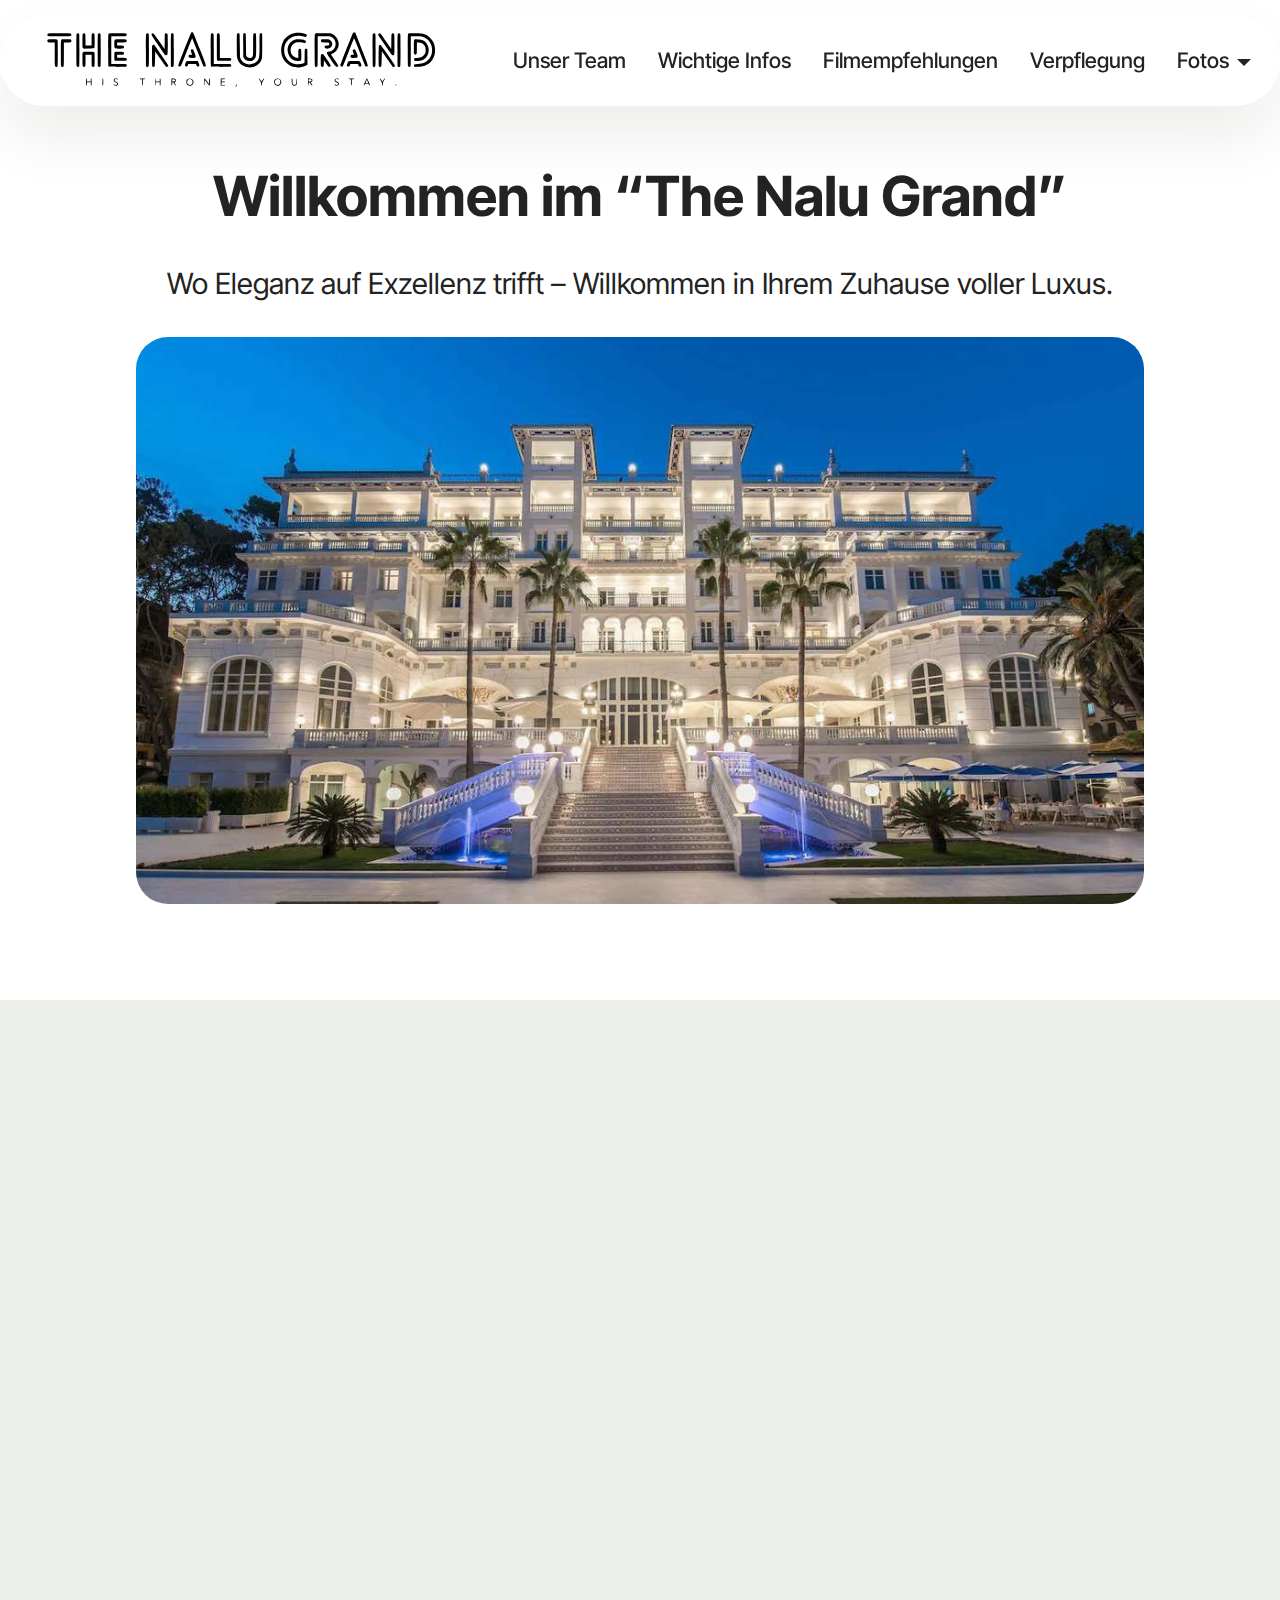
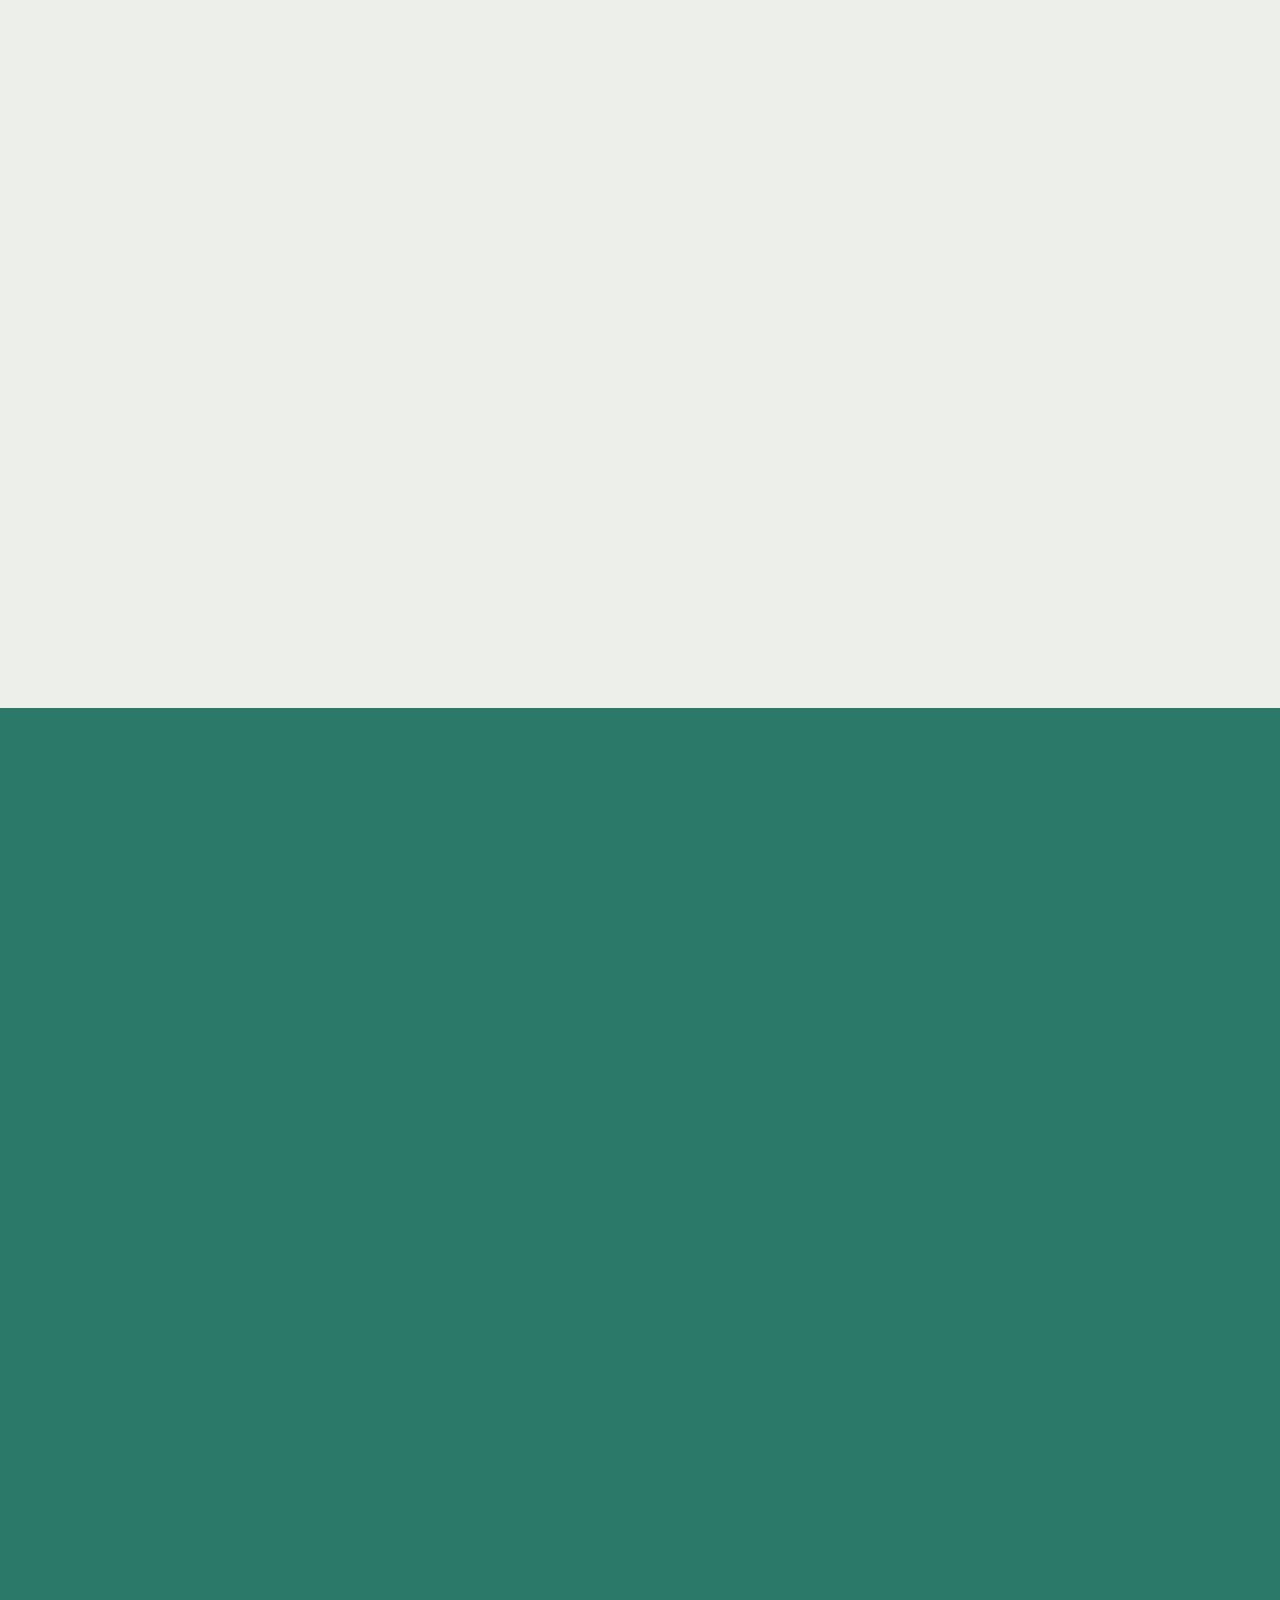
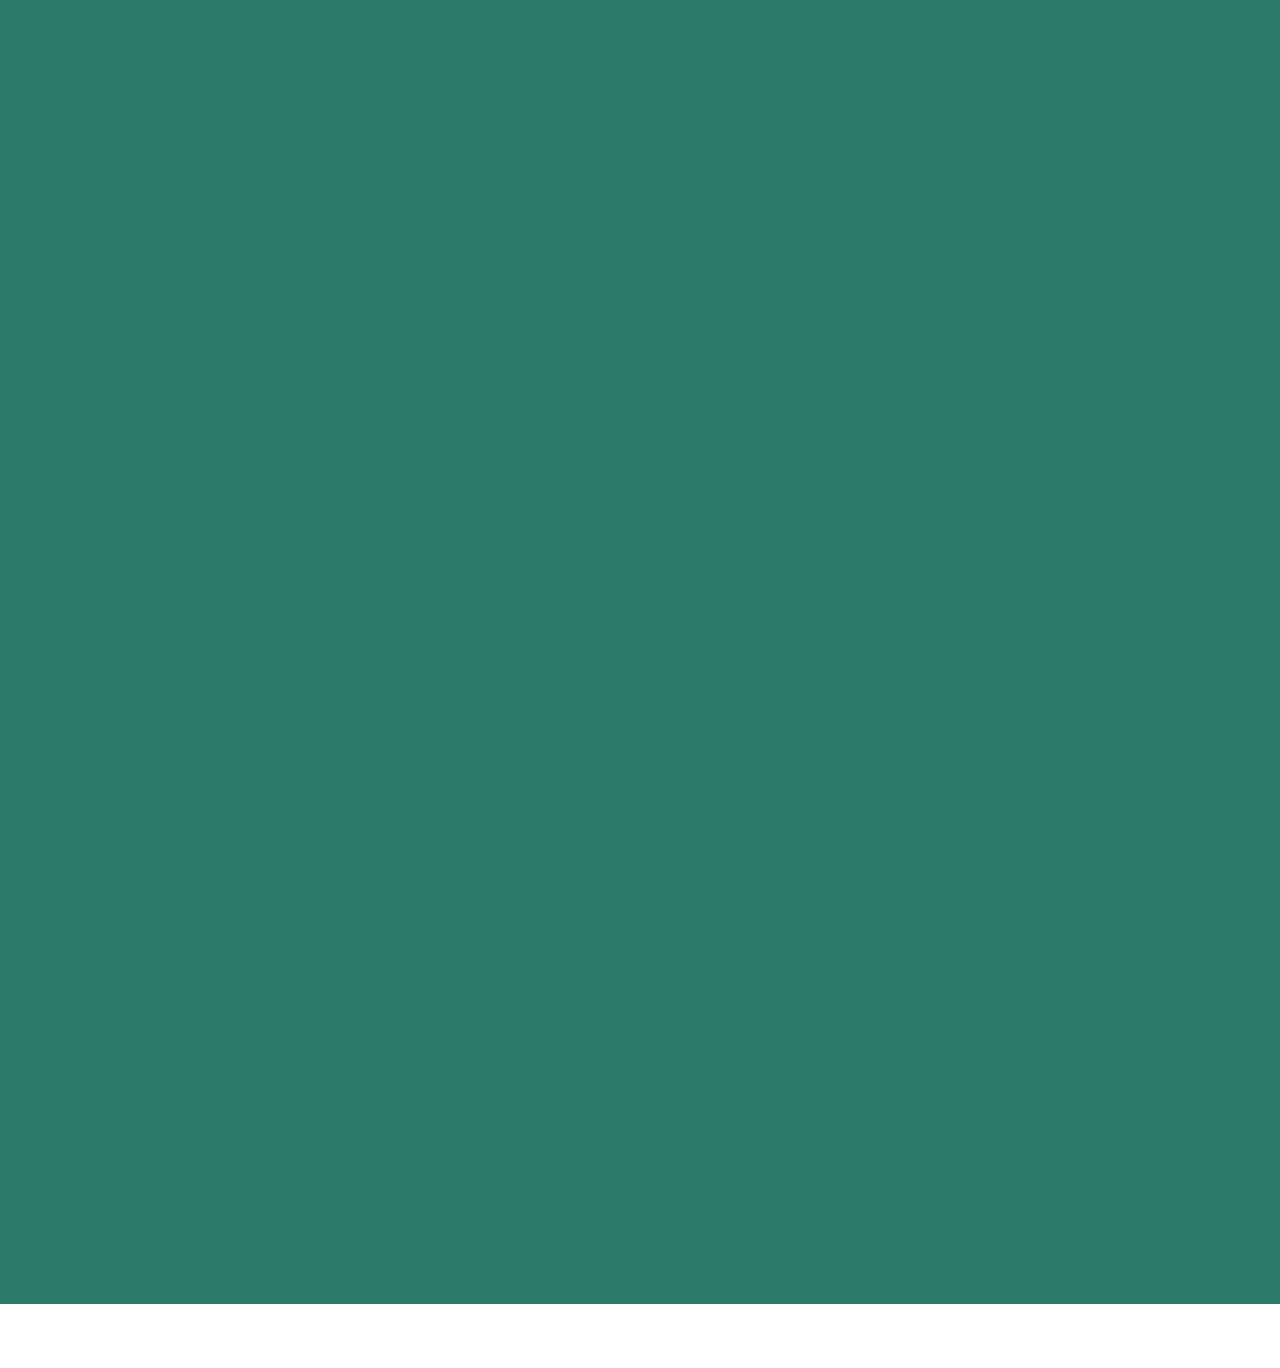
==== index.html @ f03524ad "Add files via upload" ====
<!DOCTYPE html>
<html  >
<head>
  <!-- Site made with Mobirise Website Builder v5.9.25, https://mobirise.com -->
  <meta charset="UTF-8">
  <meta http-equiv="X-UA-Compatible" content="IE=edge">
  <meta name="generator" content="Mobirise v5.9.25, mobirise.com">
  <meta name="viewport" content="width=device-width, initial-scale=1, minimum-scale=1">
  <link rel="shortcut icon" href="assets/images/bildschirmfoto-2025-02-04-um-19.02.00.svg" type="image/x-icon">
  <meta name="description" content="">
  
  
  <title>Home</title>
  <link rel="stylesheet" href="assets/web/assets/mobirise-icons2/mobirise2.css">
  <link rel="stylesheet" href="assets/bootstrap/css/bootstrap.min.css">
  <link rel="stylesheet" href="assets/bootstrap/css/bootstrap-grid.min.css">
  <link rel="stylesheet" href="assets/bootstrap/css/bootstrap-reboot.min.css">
  <link rel="stylesheet" href="assets/animatecss/animate.css">
  <link rel="stylesheet" href="assets/dropdown/css/style.css">
  <link rel="stylesheet" href="assets/socicon/css/styles.css">
  <link rel="stylesheet" href="assets/theme/css/style.css">
  <link rel="preload" href="https://fonts.googleapis.com/css?family=Inter+Tight:100,200,300,400,500,600,700,800,900,100i,200i,300i,400i,500i,600i,700i,800i,900i&display=swap" as="style" onload="this.onload=null;this.rel='stylesheet'">
  <noscript><link rel="stylesheet" href="https://fonts.googleapis.com/css?family=Inter+Tight:100,200,300,400,500,600,700,800,900,100i,200i,300i,400i,500i,600i,700i,800i,900i&display=swap"></noscript>
  <link rel="preload" as="style" href="assets/mobirise/css/mbr-additional.css?v=ne1v2Y"><link rel="stylesheet" href="assets/mobirise/css/mbr-additional.css?v=ne1v2Y" type="text/css">

  
  
  
</head>
<body>
  
  <section data-bs-version="5.1" class="menu menu2 cid-tJS6tZXiPa" once="menu" id="menu02-0">
	

	<nav class="navbar navbar-dropdown navbar-fixed-top navbar-expand-lg">
		<div class="container">
			<div class="navbar-brand">
				<span class="navbar-logo">
					<a href="index.html">
						<img src="assets/images/bildschirmfoto-2025-02-04-um-19.02.00.svg" alt="" style="height: 4.2rem;">
					</a>
				</span>
				<span class="navbar-caption-wrap"><a class="navbar-caption text-black text-primary display-4" href="index.html#header05-1">&nbsp;</a></span>
			</div>
			<button class="navbar-toggler" type="button" data-toggle="collapse" data-bs-toggle="collapse" data-target="#navbarSupportedContent" data-bs-target="#navbarSupportedContent" aria-controls="navbarNavAltMarkup" aria-expanded="false" aria-label="Toggle navigation">
				<div class="hamburger">
					<span></span>
					<span></span>
					<span></span>
					<span></span>
				</div>
			</button>
			<div class="collapse navbar-collapse" id="navbarSupportedContent">
				<ul class="navbar-nav nav-dropdown nav-right" data-app-modern-menu="true"><li class="nav-item">
						<a class="nav-link link text-black text-primary display-4" href="index.html#features04-w" aria-expanded="false">Unser Team</a>
					</li><li class="nav-item"><a class="nav-link link text-black text-primary display-4" href="page1.html">Wichtige Infos</a></li><li class="nav-item"><a class="nav-link link text-black text-primary display-4" href="index.html#features04-w">Filmempfehlungen</a></li><li class="nav-item"><a class="nav-link link text-black text-primary display-4" href="index.html#features04-w">Verpflegung</a></li><li class="nav-item dropdown open"><a class="nav-link link text-black text-primary dropdown-toggle show display-4" href="index.html#features04-w" data-toggle="dropdown-submenu" data-bs-toggle="dropdown" data-bs-auto-close="outside" aria-expanded="true">Fotos</a><div class="dropdown-menu show" aria-labelledby="dropdown-930" data-bs-popper="none"><a class="text-black text-primary show dropdown-item display-4" href="page2.html">Nalu's Lifestyle</a><a class="text-black text-primary dropdown-item display-4" href="page3.html">Nalu's Freunde</a></div></li></ul>
				
				
			</div>
		</div>
	</nav>
</section>

<section data-bs-version="5.1" class="content4 cid-uBVN3fLSHu" id="content4-1y">
    

    
    
    <div class="container">
        <div class="row justify-content-center">
            <div class="title col-md-12 col-lg-10">
                <h3 class="mbr-section-title mbr-fonts-style align-center mb-4 display-2"><strong>Willkommen im “The Nalu Grand”</strong></h3>
                <h4 class="mbr-section-subtitle align-center mbr-fonts-style mb-4 display-5">Wo Eleganz auf Exzellenz trifft – Willkommen in Ihrem Zuhause voller Luxus.</h4>
                
            </div>
        </div>
    </div>
</section>

<section data-bs-version="5.1" class="image3 cid-uBVNkOriP6" id="image3-1z">
    

    
    

    <div class="container">
        <div class="row justify-content-center">
            <div class="col-12 col-lg-10">
                <div class="image-wrapper">
                    <img src="assets/images/32695356-gran-hotel-miramar-2m8swclbuife-1100x619.jpg" alt="Mobirise Website Builder">
                    
                </div>
            </div>
        </div>
    </div>
</section>

<section data-bs-version="5.1" class="header5 cid-tJS6uM4N87" id="header05-1">
	

	
	
	<div class="topbg"></div>
	<div class="align-center container">
		<div class="row justify-content-center">
			<div class="col-md-12 col-lg-9">
				
				<p class="mbr-text mbr-fonts-style mb-4 display-7">Ihr habt die Ehre, in einem aussergewöhnlichen Haus zu arbeiten – einem Hotel, das nicht nur höchsten Ansprüchen gerecht wird, sondern auch von einer ganz besonderen Persönlichkeit geleitet wird: <strong>“Nalu, die unangefochtene Majestät dieses Hauses”</strong><br><br>💡 Regel Nummer 1: Ihr seid nicht die Gäste, <strong>ihr seid das Personal.</strong><br><br>Eure Aufgaben umfasst nicht nur exzellenten Service, sondern auch die pflegeleichte, aber nicht zu unterschätzende Betreuung von Nalu. Sein Wohlbefinden steht an oberster Stelle, denn er ist nicht nur euer Arbeitgeber, sondern auch der heimliche Herrscher des Hauses.<br><br><strong>Was ihr über Nalu wissen müsst:</strong><br><br>🐾 Die Katze hat immer Recht.<br>🐾 Sein Futter ist heilig – falsches oder zu spätes Servieren wird nicht toleriert.<br>🐾 Falls die Katze auf deinem Platz liegt – Pech gehabt.<br>🐾 Du darfst einschlafen, aber sei dir bewusst: Der Vorgesetzte könnte um 3 Uhr nachts entscheiden, dass jetzt nicht mehr geschlafen wird.”<br><br>Arbeitet mit Hingabe, Freundlichkeit und einem Gespür für die kleinen Details – dann werdet ihr eine grossartige Zeit mit Nalu verbringen!<br><br>Willkommen im Team! 🎩<br><br><br>Wichtige Infos befinden sich in der Menüleiste.&nbsp;</p>
				
			</div>
		</div>
		<div class="row mt-5 justify-content-center">
			<div class="col-12 col-lg-6">
				<img src="assets/images/img-20240730-wa0001-1536x2048.jpeg" alt="Mobirise Website Builder" title="">
			</div>
		</div>
	</div>
</section>

<section data-bs-version="5.1" class="features4 cid-tMlEXTHLbS" id="features04-w">
	
	
	<div class="container">
		<div class="row justify-content-center">
			<div class="col-12 content-head">
				<div class="mbr-section-head mb-5">
					<h4 class="mbr-section-title mbr-fonts-style align-center mb-0 display-2"><strong>Unser Team</strong></h4>
					<h5 class="mbr-section-subtitle mbr-fonts-style align-center mb-0 mt-4 display-7">Unser Team besteht aus sorgfältig ausgewählten Fachkräften, die mit Hingabe, Respekt und einer Prise Ehrfurcht dafür sorgen, dass der wahre Herrscher dieses Hauses rundum zufrieden ist.<br><br>Zusammen bilden wir ein Team, das sich mit Stolz um das Wohlergehen unserer königlichen Hoheit kümmert. <br><br>Doch vergessen wir nicht: Wir arbeiten hier – Nalu regiert. 🐾👑</h5>
					
				</div>
			</div>
		</div>
		<div class="row">
			<div class="item features-image col-12 col-md-6 col-lg-4">
				<div class="item-wrapper">
					<div class="item-img">
						<img src="assets/images/bildschirmfoto-2025-02-05-um-11.09.09-712x504.png" alt="Mobirise Website Builder">
					</div>
					<div class="item-content">
						<h5 class="item-title mbr-fonts-style display-5"><strong>👩 Norine – Die Hofdame der königlichen Schnurrheit</strong></h5>
						
						<p class="mbr-text mbr-fonts-style display-7">
							Norine ist stets bemüht, Nalus Wünsche zu erfüllen – sei es bei der Bereitstellung kulinarischer Köstlichkeiten oder bei der fachgerechten Verwaltung der königlichen Ruhezeiten. Sie kennt Nalus Stimmungen besser als jeder andere und weiss genau, wann sie sich respektvoll zurückziehen sollte.
						</p>
						
					</div>

				</div>
			</div>
			<div class="item features-image col-12 col-md-6 col-lg-4">
				<div class="item-wrapper">
					<div class="item-img">
						<img src="assets/images/img-20230813-wa0026-768x1024.jpeg" alt="Mobirise Website Builder">
					</div>
					<div class="item-content">
						<h5 class="item-title mbr-fonts-style display-5"><strong>🐾 Nalu – Der König auf vier Pfoten</strong></h5>
						
						<p class="mbr-text mbr-fonts-style display-7">Nalu ist nicht einfach nur eine Katze – er ist die unangefochtene Autorität in diesem Haus. Mit scharfen Instinkten und einem unfehlbaren Gespür für Komfort sorgt er dafür, dass alle nach seinen Regeln spielen. Sein Tagesablauf besteht aus strategischem Dösen, strengem Qualitätsmanagement bei Snacks und gelegentlichen Inspektionsgängen durch sein Reich.<br></p>
						
					</div>
				</div>
			</div>
			<div class="item features-image col-12 col-md-6 col-lg-4">
				<div class="item-wrapper">
					<div class="item-img">
						<img src="assets/images/bildschirmfoto-2025-02-05-um-11.09.45-712x430.png" alt="Mobirise Website Builder">
					</div>
					<div class="item-content">
						<h5 class="item-title mbr-fonts-style display-5"><strong>👩 Anja – Die Wächterin des Wohlbefindens</strong></h5>
						
						<p class="mbr-text mbr-fonts-style display-7">Anja ist die diplomatische Vermittlerin zwischen Mensch und Katze. Mit einer Mischung aus Geduld, Humor und einem guten Vorrat an Leckerlis sorgt sie dafür, dass das Gleichgewicht im königlichen Haushalt gewahrt bleibt. Sollte Nalu einmal mit seinem Umfeld unzufrieden sein, ist sie zur Stelle, um die Situation zu entschärfen – oder sich in Sicherheit zu bringen.<br>
						</p>
						
					</div>
				</div>
			</div>
		</div>
	</div>
</section>

<section data-bs-version="5.1" class="footer1 programm5 cid-tJS9NNcTLZ" once="footers" id="footer03-8">

        

    

    <div class="container">
        <div class="row">

            <div class="row-links mb-4">
                <ul class="header-menu">
                  
                  
                  
                  
                <li class="header-menu-item mbr-fonts-style display-5">&nbsp;</li><li class="header-menu-item mbr-fonts-style display-5">&nbsp;</li><li class="header-menu-item mbr-fonts-style display-5">&nbsp;</li><li class="header-menu-item mbr-fonts-style display-5">&nbsp;</li></ul>
              </div>

            <div class="col-12">
                
            </div>
            <div class="col-12 mt-5">
                <p class="mbr-fonts-style copyright display-7">
                    © Copyright 2025 The Nalu Grand</p>
            </div>
        </div>
    </div>
</section><section class="display-7" style="padding: 0;align-items: center;justify-content: center;flex-wrap: wrap;    align-content: center;display: flex;position: relative;height: 4rem;"><a href="https://mobiri.se/3126587" style="flex: 1 1;height: 4rem;position: absolute;width: 100%;z-index: 1;"><img alt="" style="height: 4rem;" src="[data-uri]"></a><p style="margin: 0;text-align: center;" class="display-7">&#8204;</p><a style="z-index:1" href="https://mobirise.com/builder/ai-website-maker.html">AI Website Maker</a></section><script src="assets/bootstrap/js/bootstrap.bundle.min.js"></script>  <script src="assets/smoothscroll/smooth-scroll.js"></script>  <script src="assets/ytplayer/index.js"></script>  <script src="assets/dropdown/js/navbar-dropdown.js"></script>  <script src="assets/theme/js/script.js"></script>  
  
  
  <input name="animation" type="hidden">
  </body>
</html>
---- assets/web/assets/mobirise-icons2/mobirise2.css ----
@font-face {
  font-family: 'Moririse2';
  font-display: swap;
  src:  url('mobirise2.eot?f2bix4');
  src:  url('mobirise2.eot?f2bix4#iefix') format('embedded-opentype'),
    url('mobirise2.ttf?f2bix4') format('truetype'),
    url('mobirise2.woff?f2bix4') format('woff'),
    url('mobirise2.svg?f2bix4#mobirise2') format('svg');
  font-weight: normal;
  font-style: normal;
}

[class^="mobi-"], [class*=" mobi-"] {
  /* use !important to prevent issues with browser extensions that change fonts */
  font-family: 'Moririse2' !important;
  speak: none;
  font-style: normal;
  font-weight: normal;
  font-variant: normal;
  text-transform: none;
  line-height: 1;

  /* Better Font Rendering =========== */
  -webkit-font-smoothing: antialiased;
  -moz-osx-font-smoothing: grayscale;
}

.mobi-mbri-add-submenu:before {
  content: "\e900";
}
.mobi-mbri-alert:before {
  content: "\e901";
}
.mobi-mbri-align-center:before {
  content: "\e902";
}
.mobi-mbri-align-justify:before {
  content: "\e903";
}
.mobi-mbri-align-left:before {
  content: "\e904";
}
.mobi-mbri-align-right:before {
  content: "\e905";
}
.mobi-mbri-android:before {
  content: "\e906";
}
.mobi-mbri-apple:before {
  content: "\e907";
}
.mobi-mbri-arrow-down:before {
  content: "\e908";
}
.mobi-mbri-arrow-next:before {
  content: "\e909";
}
.mobi-mbri-arrow-prev:before {
  content: "\e90a";
}
.mobi-mbri-arrow-up:before {
  content: "\e90b";
}
.mobi-mbri-bold:before {
  content: "\e90c";
}
.mobi-mbri-bookmark:before {
  content: "\e90d";
}
.mobi-mbri-bootstrap:before {
  content: "\e90e";
}
.mobi-mbri-briefcase:before {
  content: "\e90f";
}
.mobi-mbri-browse:before {
  content: "\e910";
}
.mobi-mbri-bulleted-list:before {
  content: "\e911";
}
.mobi-mbri-calendar:before {
  content: "\e912";
}
.mobi-mbri-camera:before {
  content: "\e913";
}
.mobi-mbri-cart-add:before {
  content: "\e914";
}
.mobi-mbri-cart-full:before {
  content: "\e915";
}
.mobi-mbri-cash:before {
  content: "\e916";
}
.mobi-mbri-change-style:before {
  content: "\e917";
}
.mobi-mbri-chat:before {
  content: "\e918";
}
.mobi-mbri-clock:before {
  content: "\e919";
}
.mobi-mbri-close:before {
  content: "\e91a";
}
.mobi-mbri-cloud:before {
  content: "\e91b";
}
.mobi-mbri-code:before {
  content: "\e91c";
}
.mobi-mbri-contact-form:before {
  content: "\e91d";
}
.mobi-mbri-credit-card:before {
  content: "\e91e";
}
.mobi-mbri-cursor-click:before {
  content: "\e91f";
}
.mobi-mbri-cust-feedback:before {
  content: "\e920";
}
.mobi-mbri-database:before {
  content: "\e921";
}
.mobi-mbri-delivery:before {
  content: "\e922";
}
.mobi-mbri-desktop:before {
  content: "\e923";
}
.mobi-mbri-devices:before {
  content: "\e924";
}
.mobi-mbri-down:before {
  content: "\e925";
}
.mobi-mbri-download-2:before {
  content: "\e926";
}
.mobi-mbri-download:before {
  content: "\e927";
}
.mobi-mbri-drag-n-drop-2:before {
  content: "\e928";
}
.mobi-mbri-drag-n-drop:before {
  content: "\e929";
}
.mobi-mbri-edit-2:before {
  content: "\e92a";
}
.mobi-mbri-edit:before {
  content: "\e92b";
}
.mobi-mbri-error:before {
  content: "\e92c";
}
.mobi-mbri-extension:before {
  content: "\e92d";
}
.mobi-mbri-features:before {
  content: "\e92e";
}
.mobi-mbri-file:before {
  content: "\e92f";
}
.mobi-mbri-flag:before {
  content: "\e930";
}
.mobi-mbri-folder:before {
  content: "\e931";
}
.mobi-mbri-gift:before {
  content: "\e932";
}
.mobi-mbri-github:before {
  content: "\e933";
}
.mobi-mbri-globe-2:before {
  content: "\e934";
}
.mobi-mbri-globe:before {
  content: "\e935";
}
.mobi-mbri-growing-chart:before {
  content: "\e936";
}
.mobi-mbri-hearth:before {
  content: "\e937";
}
.mobi-mbri-help:before {
  content: "\e938";
}
.mobi-mbri-home:before {
  content: "\e939";
}
.mobi-mbri-hot-cup:before {
  content: "\e93a";
}
.mobi-mbri-idea:before {
  content: "\e93b";
}
.mobi-mbri-image-gallery:before {
  content: "\e93c";
}
.mobi-mbri-image-slider:before {
  content: "\e93d";
}
.mobi-mbri-info:before {
  content: "\e93e";
}
.mobi-mbri-italic:before {
  content: "\e93f";
}
.mobi-mbri-key:before {
  content: "\e940";
}
.mobi-mbri-laptop:before {
  content: "\e941";
}
.mobi-mbri-layers:before {
  content: "\e942";
}
.mobi-mbri-left-right:before {
  content: "\e943";
}
.mobi-mbri-left:before {
  content: "\e944";
}
.mobi-mbri-letter:before {
  content: "\e945";
}
.mobi-mbri-like:before {
  content: "\e946";
}
.mobi-mbri-link:before {
  content: "\e947";
}
.mobi-mbri-lock:before {
  content: "\e948";
}
.mobi-mbri-login:before {
  content: "\e949";
}
.mobi-mbri-logout:before {
  content: "\e94a";
}
.mobi-mbri-magic-stick:before {
  content: "\e94b";
}
.mobi-mbri-map-pin:before {
  content: "\e94c";
}
.mobi-mbri-menu:before {
  content: "\e94d";
}
.mobi-mbri-mobile-2:before {
  content: "\e94e";
}
.mobi-mbri-mobile-horizontal:before {
  content: "\e94f";
}
.mobi-mbri-mobile:before {
  content: "\e950";
}
.mobi-mbri-mobirise:before {
  content: "\e951";
}
.mobi-mbri-more-horizontal:before {
  content: "\e952";
}
.mobi-mbri-more-vertical:before {
  content: "\e953";
}
.mobi-mbri-music:before {
  content: "\e954";
}
.mobi-mbri-new-file:before {
  content: "\e955";
}
.mobi-mbri-numbered-list:before {
  content: "\e956";
}
.mobi-mbri-opened-folder:before {
  content: "\e957";
}
.mobi-mbri-pages:before {
  content: "\e958";
}
.mobi-mbri-paper-plane:before {
  content: "\e959";
}
.mobi-mbri-paperclip:before {
  content: "\e95a";
}
.mobi-mbri-phone:before {
  content: "\e95b";
}
.mobi-mbri-photo:before {
  content: "\e95c";
}
.mobi-mbri-photos:before {
  content: "\e95d";
}
.mobi-mbri-pin:before {
  content: "\e95e";
}
.mobi-mbri-play:before {
  content: "\e95f";
}
.mobi-mbri-plus:before {
  content: "\e960";
}
.mobi-mbri-preview:before {
  content: "\e961";
}
.mobi-mbri-print:before {
  content: "\e962";
}
.mobi-mbri-protect:before {
  content: "\e963";
}
.mobi-mbri-question:before {
  content: "\e964";
}
.mobi-mbri-quote-left:before {
  content: "\e965";
}
.mobi-mbri-quote-right:before {
  content: "\e966";
}
.mobi-mbri-redo:before {
  content: "\e967";
}
.mobi-mbri-refresh:before {
  content: "\e968";
}
.mobi-mbri-responsive-2:before {
  content: "\e969";
}
.mobi-mbri-responsive:before {
  content: "\e96a";
}
.mobi-mbri-right:before {
  content: "\e96b";
}
.mobi-mbri-rocket:before {
  content: "\e96c";
}
.mobi-mbri-sad-face:before {
  content: "\e96d";
}
.mobi-mbri-sale:before {
  content: "\e96e";
}
.mobi-mbri-save:before {
  content: "\e96f";
}
.mobi-mbri-search:before {
  content: "\e970";
}
.mobi-mbri-setting-2:before {
  content: "\e971";
}
.mobi-mbri-setting-3:before {
  content: "\e972";
}
.mobi-mbri-setting:before {
  content: "\e973";
}
.mobi-mbri-share:before {
  content: "\e974";
}
.mobi-mbri-shopping-bag:before {
  content: "\e975";
}
.mobi-mbri-shopping-basket:before {
  content: "\e976";
}
.mobi-mbri-shopping-cart:before {
  content: "\e977";
}
.mobi-mbri-sites:before {
  content: "\e978";
}
.mobi-mbri-smile-face:before {
  content: "\e979";
}
.mobi-mbri-speed:before {
  content: "\e97a";
}
.mobi-mbri-star:before {
  content: "\e97b";
}
.mobi-mbri-success:before {
  content: "\e97c";
}
.mobi-mbri-sun:before {
  content: "\e97d";
}
.mobi-mbri-sun2:before {
  content: "\e97e";
}
.mobi-mbri-tablet-vertical:before {
  content: "\e97f";
}
.mobi-mbri-tablet:before {
  content: "\e980";
}
.mobi-mbri-target:before {
  content: "\e981";
}
.mobi-mbri-timer:before {
  content: "\e982";
}
.mobi-mbri-to-ftp:before {
  content: "\e983";
}
.mobi-mbri-to-local-drive:before {
  content: "\e984";
}
.mobi-mbri-touch-swipe:before {
  content: "\e985";
}
.mobi-mbri-touch:before {
  content: "\e986";
}
.mobi-mbri-trash:before {
  content: "\e987";
}
.mobi-mbri-underline:before {
  content: "\e988";
}
.mobi-mbri-undo:before {
  content: "\e989";
}
.mobi-mbri-unlink:before {
  content: "\e98a";
}
.mobi-mbri-unlock:before {
  content: "\e98b";
}
.mobi-mbri-up-down:before {
  content: "\e98c";
}
.mobi-mbri-up:before {
  content: "\e98d";
}
.mobi-mbri-update:before {
  content: "\e98e";
}
.mobi-mbri-upload-2:before {
  content: "\e98f";
}
.mobi-mbri-upload:before {
  content: "\e990";
}
.mobi-mbri-user-2:before {
  content: "\e991";
}
.mobi-mbri-user:before {
  content: "\e992";
}
.mobi-mbri-users:before {
  content: "\e993";
}
.mobi-mbri-video-play:before {
  content: "\e994";
}
.mobi-mbri-video:before {
  content: "\e995";
}
.mobi-mbri-watch:before {
  content: "\e996";
}
.mobi-mbri-website-theme-2:before {
  content: "\e997";
}
.mobi-mbri-website-theme:before {
  content: "\e998";
}
.mobi-mbri-wifi:before {
  content: "\e999";
}
.mobi-mbri-windows:before {
  content: "\e99a";
}
.mobi-mbri-zoom-in:before {
  content: "\e99b";
}
.mobi-mbri-zoom-out:before {
  content: "\e99c";
}
---- assets/dropdown/css/style.css ----
.navbar-dropdown {
  left: 0;
  padding: 0;
  position: absolute;
  right: 0;
  top: 0;
  transition: all 0.45s ease;
  z-index: 1030;
  background: #282828; }
  .navbar-dropdown .navbar-logo {
    margin-right: 0.8rem;
    transition: margin 0.3s ease-in-out;
    vertical-align: middle; }
    .navbar-dropdown .navbar-logo img {
      height: 3.125rem;
      transition: all 0.3s ease-in-out; }
    .navbar-dropdown .navbar-logo.mbr-iconfont {
      font-size: 3.125rem;
      line-height: 3.125rem; }
  .navbar-dropdown .navbar-caption {
    font-weight: 700;
    white-space: normal;
    vertical-align: -4px;
    line-height: 3.125rem !important; }
    .navbar-dropdown .navbar-caption, .navbar-dropdown .navbar-caption:hover {
      color: inherit;
      text-decoration: none; }
  .navbar-dropdown .mbr-iconfont + .navbar-caption {
    vertical-align: -1px; }
  .navbar-dropdown.navbar-fixed-top {
    position: fixed; }
  .navbar-dropdown .navbar-brand span {
    vertical-align: -4px; }
  .navbar-dropdown.bg-color.transparent {
    background: none; }
  .navbar-dropdown.navbar-short .navbar-brand {
    padding: 0.625rem 0; }
    .navbar-dropdown.navbar-short .navbar-brand span {
      vertical-align: -1px; }
  .navbar-dropdown.navbar-short .navbar-caption {
    line-height: 2.375rem !important;
    vertical-align: -2px; }
  .navbar-dropdown.navbar-short .navbar-logo {
    margin-right: 0.5rem; }
    .navbar-dropdown.navbar-short .navbar-logo img {
      height: 2.375rem; }
    .navbar-dropdown.navbar-short .navbar-logo.mbr-iconfont {
      font-size: 2.375rem;
      line-height: 2.375rem; }
  .navbar-dropdown.navbar-short .mbr-table-cell {
    height: 3.625rem; }
  .navbar-dropdown .navbar-close {
    left: 0.6875rem;
    position: fixed;
    top: 0.75rem;
    z-index: 1000; }
  .navbar-dropdown .hamburger-icon {
    content: "";
    display: inline-block;
    vertical-align: middle;
    width: 16px;
    -webkit-box-shadow: 0 -6px 0 1px #282828,0 0 0 1px #282828,0 6px 0 1px #282828;
    -moz-box-shadow: 0 -6px 0 1px #282828,0 0 0 1px #282828,0 6px 0 1px #282828;
    box-shadow: 0 -6px 0 1px #282828,0 0 0 1px #282828,0 6px 0 1px #282828; }

.dropdown-menu .dropdown-toggle[data-toggle="dropdown-submenu"]::after {
  border-bottom: 0.35em solid transparent;
  border-left: 0.35em solid;
  border-right: 0;
  border-top: 0.35em solid transparent;
  margin-left: 0.3rem; }

.dropdown-menu .dropdown-item:focus {
  outline: 0; }

.nav-dropdown {
  font-size: 0.75rem;
  font-weight: 500;
  height: auto !important; }
  .nav-dropdown .nav-btn {
    padding-left: 1rem; }
  .nav-dropdown .link {
    margin: .667em 1.667em;
    font-weight: 500;
    padding: 0;
    transition: color .2s ease-in-out; }
    .nav-dropdown .link.dropdown-toggle {
      margin-right: 2.583em; }
      .nav-dropdown .link.dropdown-toggle::after {
        margin-left: .25rem;
        border-top: 0.35em solid;
        border-right: 0.35em solid transparent;
        border-left: 0.35em solid transparent;
        border-bottom: 0; }
      .nav-dropdown .link.dropdown-toggle[aria-expanded="true"] {
        margin: 0;
        padding: 0.667em 3.263em  0.667em 1.667em; }
  .nav-dropdown .link::after,
  .nav-dropdown .dropdown-item::after {
    color: inherit; }
  .nav-dropdown .btn {
    font-size: 0.75rem;
    font-weight: 700;
    letter-spacing: 0;
    margin-bottom: 0;
    padding-left: 1.25rem;
    padding-right: 1.25rem; }
  .nav-dropdown .dropdown-menu {
    border-radius: 0;
    border: 0;
    left: 0;
    margin: 0;
    padding-bottom: 1.25rem;
    padding-top: 1.25rem;
    position: relative; }
  .nav-dropdown .dropdown-submenu {
    margin-left: 0.125rem;
    top: 0; }
  .nav-dropdown .dropdown-item {
    font-weight: 500;
    line-height: 2;
    padding: 0.3846em 4.615em 0.3846em 1.5385em;
    position: relative;
    transition: color .2s ease-in-out, background-color .2s ease-in-out; }
    .nav-dropdown .dropdown-item::after {
      margin-top: -0.3077em;
      position: absolute;
      right: 1.1538em;
      top: 50%; }
    .nav-dropdown .dropdown-item:focus, .nav-dropdown .dropdown-item:hover {
      background: none; }

@media (max-width: 767px) {
  .nav-dropdown.navbar-toggleable-sm {
    bottom: 0;
    display: none;
    left: 0;
    overflow-x: hidden;
    position: fixed;
    top: 0;
    transform: translateX(-100%);
    -ms-transform: translateX(-100%);
    -webkit-transform: translateX(-100%);
    width: 18.75rem;
    z-index: 999; } }
.nav-dropdown.navbar-toggleable-xl {
  bottom: 0;
  display: none;
  left: 0;
  overflow-x: hidden;
  position: fixed;
  top: 0;
  transform: translateX(-100%);
  -ms-transform: translateX(-100%);
  -webkit-transform: translateX(-100%);
  width: 18.75rem;
  z-index: 999; }

.nav-dropdown-sm {
  display: block !important;
  overflow-x: hidden;
  overflow: auto;
  padding-top: 3.875rem; }
  .nav-dropdown-sm::after {
    content: "";
    display: block;
    height: 3rem;
    width: 100%; }
  .nav-dropdown-sm.collapse.in ~ .navbar-close {
    display: block !important; }
  .nav-dropdown-sm.collapsing, .nav-dropdown-sm.collapse.in {
    transform: translateX(0);
    -ms-transform: translateX(0);
    -webkit-transform: translateX(0);
    transition: all 0.25s ease-out;
    -webkit-transition: all 0.25s ease-out;
    background: #282828; }
  .nav-dropdown-sm.collapsing[aria-expanded="false"] {
    transform: translateX(-100%);
    -ms-transform: translateX(-100%);
    -webkit-transform: translateX(-100%); }
  .nav-dropdown-sm .nav-item {
    display: block;
    margin-left: 0 !important;
    padding-left: 0; }
  .nav-dropdown-sm .link,
  .nav-dropdown-sm .dropdown-item {
    border-top: 1px dotted rgba(255, 255, 255, 0.1);
    font-size: 0.8125rem;
    line-height: 1.6;
    margin: 0 !important;
    padding: 0.875rem 2.4rem 0.875rem 1.5625rem !important;
    position: relative;
    white-space: normal; }
    .nav-dropdown-sm .link:focus, .nav-dropdown-sm .link:hover,
    .nav-dropdown-sm .dropdown-item:focus,
    .nav-dropdown-sm .dropdown-item:hover {
      background: rgba(0, 0, 0, 0.2) !important;
      color: #c0a375; }
  .nav-dropdown-sm .nav-btn {
    position: relative;
    padding: 1.5625rem 1.5625rem 0 1.5625rem; }
    .nav-dropdown-sm .nav-btn::before {
      border-top: 1px dotted rgba(255, 255, 255, 0.1);
      content: "";
      left: 0;
      position: absolute;
      top: 0;
      width: 100%; }
    .nav-dropdown-sm .nav-btn + .nav-btn {
      padding-top: 0.625rem; }
      .nav-dropdown-sm .nav-btn + .nav-btn::before {
        display: none; }
  .nav-dropdown-sm .btn {
    padding: 0.625rem 0; }
  .nav-dropdown-sm .dropdown-toggle[data-toggle="dropdown-submenu"]::after {
    margin-left: .25rem;
    border-top: 0.35em solid;
    border-right: 0.35em solid transparent;
    border-left: 0.35em solid transparent;
    border-bottom: 0; }
  .nav-dropdown-sm .dropdown-toggle[data-toggle="dropdown-submenu"][aria-expanded="true"]::after {
    border-top: 0;
    border-right: 0.35em solid transparent;
    border-left: 0.35em solid transparent;
    border-bottom: 0.35em solid; }
  .nav-dropdown-sm .dropdown-menu {
    margin: 0;
    padding: 0;
    position: relative;
    top: 0;
    left: 0;
    width: 100%;
    border: 0;
    float: none;
    border-radius: 0;
    background: none; }
  .nav-dropdown-sm .dropdown-submenu {
    left: 100%;
    margin-left: 0.125rem;
    margin-top: -1.25rem;
    top: 0; }

.navbar-toggleable-sm .nav-dropdown .dropdown-menu {
  position: absolute; }

.navbar-toggleable-sm .nav-dropdown .dropdown-submenu {
  left: 100%;
  margin-left: 0.125rem;
  margin-top: -1.25rem;
  top: 0; }

.navbar-toggleable-sm.opened .nav-dropdown .dropdown-menu {
  position: relative; }

.navbar-toggleable-sm.opened .nav-dropdown .dropdown-submenu {
  left: 0;
  margin-left: 00rem;
  margin-top: 0rem;
  top: 0; }

.is-builder .nav-dropdown.collapsing {
  transition: none !important; }
---- assets/socicon/css/styles.css ----
@charset "UTF-8";

@font-face {
  font-family: 'Socicon';
  src:  url('../fonts/socicon.eot');
  src:  url('../fonts/socicon.eot?#iefix') format('embedded-opentype'),
    url('../fonts/socicon.woff2') format('woff2'),
    url('../fonts/socicon.ttf') format('truetype'),
    url('../fonts/socicon.woff') format('woff'),
    url('../fonts/socicon.svg#socicon') format('svg');
  font-weight: normal;
  font-style: normal;
  font-display: swap;
}

[data-icon]:before {
  font-family: "socicon" !important;
  content: attr(data-icon);
  font-style: normal !important;
  font-weight: normal !important;
  font-variant: normal !important;
  text-transform: none !important;
  speak: none;
  line-height: 1;
  -webkit-font-smoothing: antialiased;
  -moz-osx-font-smoothing: grayscale;
}

[class^="socicon-"], [class*=" socicon-"] {
  /* use !important to prevent issues with browser extensions that change fonts */
  font-family: 'Socicon' !important;
  speak: none;
  font-style: normal;
  font-weight: normal;
  font-variant: normal;
  text-transform: none;
  line-height: 1;

  /* Better Font Rendering =========== */
  -webkit-font-smoothing: antialiased;
  -moz-osx-font-smoothing: grayscale;
}

.socicon-500px:before {
  content: "\e000";
}
.socicon-8tracks:before {
  content: "\e001";
}
.socicon-airbnb:before {
  content: "\e002";
}
.socicon-alliance:before {
  content: "\e003";
}
.socicon-amazon:before {
  content: "\e004";
}
.socicon-amplement:before {
  content: "\e005";
}
.socicon-android:before {
  content: "\e006";
}
.socicon-angellist:before {
  content: "\e007";
}
.socicon-apple:before {
  content: "\e008";
}
.socicon-appnet:before {
  content: "\e009";
}
.socicon-baidu:before {
  content: "\e00a";
}
.socicon-bandcamp:before {
  content: "\e00b";
}
.socicon-battlenet:before {
  content: "\e00c";
}
.socicon-mixer:before {
  content: "\e00d";
}
.socicon-bebee:before {
  content: "\e00e";
}
.socicon-bebo:before {
  content: "\e00f";
}
.socicon-behance:before {
  content: "\e010";
}
.socicon-blizzard:before {
  content: "\e011";
}
.socicon-blogger:before {
  content: "\e012";
}
.socicon-buffer:before {
  content: "\e013";
}
.socicon-chrome:before {
  content: "\e014";
}
.socicon-coderwall:before {
  content: "\e015";
}
.socicon-curse:before {
  content: "\e016";
}
.socicon-dailymotion:before {
  content: "\e017";
}
.socicon-deezer:before {
  content: "\e018";
}
.socicon-delicious:before {
  content: "\e019";
}
.socicon-deviantart:before {
  content: "\e01a";
}
.socicon-diablo:before {
  content: "\e01b";
}
.socicon-digg:before {
  content: "\e01c";
}
.socicon-discord:before {
  content: "\e01d";
}
.socicon-disqus:before {
  content: "\e01e";
}
.socicon-douban:before {
  content: "\e01f";
}
.socicon-draugiem:before {
  content: "\e020";
}
.socicon-dribbble:before {
  content: "\e021";
}
.socicon-drupal:before {
  content: "\e022";
}
.socicon-ebay:before {
  content: "\e023";
}
.socicon-ello:before {
  content: "\e024";
}
.socicon-endomodo:before {
  content: "\e025";
}
.socicon-envato:before {
  content: "\e026";
}
.socicon-etsy:before {
  content: "\e027";
}
.socicon-facebook:before {
  content: "\e028";
}
.socicon-feedburner:before {
  content: "\e029";
}
.socicon-filmweb:before {
  content: "\e02a";
}
.socicon-firefox:before {
  content: "\e02b";
}
.socicon-flattr:before {
  content: "\e02c";
}
.socicon-flickr:before {
  content: "\e02d";
}
.socicon-formulr:before {
  content: "\e02e";
}
.socicon-forrst:before {
  content: "\e02f";
}
.socicon-foursquare:before {
  content: "\e030";
}
.socicon-friendfeed:before {
  content: "\e031";
}
.socicon-github:before {
  content: "\e032";
}
.socicon-goodreads:before {
  content: "\e033";
}
.socicon-google:before {
  content: "\e034";
}
.socicon-googlescholar:before {
  content: "\e035";
}
.socicon-googlegroups:before {
  content: "\e036";
}
.socicon-googlephotos:before {
  content: "\e037";
}
.socicon-googleplus:before {
  content: "\e038";
}
.socicon-grooveshark:before {
  content: "\e039";
}
.socicon-hackerrank:before {
  content: "\e03a";
}
.socicon-hearthstone:before {
  content: "\e03b";
}
.socicon-hellocoton:before {
  content: "\e03c";
}
.socicon-heroes:before {
  content: "\e03d";
}
.socicon-smashcast:before {
  content: "\e03e";
}
.socicon-horde:before {
  content: "\e03f";
}
.socicon-houzz:before {
  content: "\e040";
}
.socicon-icq:before {
  content: "\e041";
}
.socicon-identica:before {
  content: "\e042";
}
.socicon-imdb:before {
  content: "\e043";
}
.socicon-instagram:before {
  content: "\e044";
}
.socicon-issuu:before {
  content: "\e045";
}
.socicon-istock:before {
  content: "\e046";
}
.socicon-itunes:before {
  content: "\e047";
}
.socicon-keybase:before {
  content: "\e048";
}
.socicon-lanyrd:before {
  content: "\e049";
}
.socicon-lastfm:before {
  content: "\e04a";
}
.socicon-line:before {
  content: "\e04b";
}
.socicon-linkedin:before {
  content: "\e04c";
}
.socicon-livejournal:before {
  content: "\e04d";
}
.socicon-lyft:before {
  content: "\e04e";
}
.socicon-macos:before {
  content: "\e04f";
}
.socicon-mail:before {
  content: "\e050";
}
.socicon-medium:before {
  content: "\e051";
}
.socicon-meetup:before {
  content: "\e052";
}
.socicon-mixcloud:before {
  content: "\e053";
}
.socicon-modelmayhem:before {
  content: "\e054";
}
.socicon-mumble:before {
  content: "\e055";
}
.socicon-myspace:before {
  content: "\e056";
}
.socicon-newsvine:before {
  content: "\e057";
}
.socicon-nintendo:before {
  content: "\e058";
}
.socicon-npm:before {
  content: "\e059";
}
.socicon-odnoklassniki:before {
  content: "\e05a";
}
.socicon-openid:before {
  content: "\e05b";
}
.socicon-opera:before {
  content: "\e05c";
}
.socicon-outlook:before {
  content: "\e05d";
}
.socicon-overwatch:before {
  content: "\e05e";
}
.socicon-patreon:before {
  content: "\e05f";
}
.socicon-paypal:before {
  content: "\e060";
}
.socicon-periscope:before {
  content: "\e061";
}
.socicon-persona:before {
  content: "\e062";
}
.socicon-pinterest:before {
  content: "\e063";
}
.socicon-play:before {
  content: "\e064";
}
.socicon-player:before {
  content: "\e065";
}
.socicon-playstation:before {
  content: "\e066";
}
.socicon-pocket:before {
  content: "\e067";
}
.socicon-qq:before {
  content: "\e068";
}
.socicon-quora:before {
  content: "\e069";
}
.socicon-raidcall:before {
  content: "\e06a";
}
.socicon-ravelry:before {
  content: "\e06b";
}
.socicon-reddit:before {
  content: "\e06c";
}
.socicon-renren:before {
  content: "\e06d";
}
.socicon-researchgate:before {
  content: "\e06e";
}
.socicon-residentadvisor:before {
  content: "\e06f";
}
.socicon-reverbnation:before {
  content: "\e070";
}
.socicon-rss:before {
  content: "\e071";
}
.socicon-sharethis:before {
  content: "\e072";
}
.socicon-skype:before {
  content: "\e073";
}
.socicon-slideshare:before {
  content: "\e074";
}
.socicon-smugmug:before {
  content: "\e075";
}
.socicon-snapchat:before {
  content: "\e076";
}
.socicon-songkick:before {
  content: "\e077";
}
.socicon-soundcloud:before {
  content: "\e078";
}
.socicon-spotify:before {
  content: "\e079";
}
.socicon-stackexchange:before {
  content: "\e07a";
}
.socicon-stackoverflow:before {
  content: "\e07b";
}
.socicon-starcraft:before {
  content: "\e07c";
}
.socicon-stayfriends:before {
  content: "\e07d";
}
.socicon-steam:before {
  content: "\e07e";
}
.socicon-storehouse:before {
  content: "\e07f";
}
.socicon-strava:before {
  content: "\e080";
}
.socicon-streamjar:before {
  content: "\e081";
}
.socicon-stumbleupon:before {
  content: "\e082";
}
.socicon-swarm:before {
  content: "\e083";
}
.socicon-teamspeak:before {
  content: "\e084";
}
.socicon-teamviewer:before {
  content: "\e085";
}
.socicon-technorati:before {
  content: "\e086";
}
.socicon-telegram:before {
  content: "\e087";
}
.socicon-tripadvisor:before {
  content: "\e088";
}
.socicon-tripit:before {
  content: "\e089";
}
.socicon-triplej:before {
  content: "\e08a";
}
.socicon-tumblr:before {
  content: "\e08b";
}
.socicon-twitch:before {
  content: "\e08c";
}
.socicon-twitter:before {
  content: "\e08d";
}
.socicon-uber:before {
  content: "\e08e";
}
.socicon-ventrilo:before {
  content: "\e08f";
}
.socicon-viadeo:before {
  content: "\e090";
}
.socicon-viber:before {
  content: "\e091";
}
.socicon-viewbug:before {
  content: "\e092";
}
.socicon-vimeo:before {
  content: "\e093";
}
.socicon-vine:before {
  content: "\e094";
}
.socicon-vkontakte:before {
  content: "\e095";
}
.socicon-warcraft:before {
  content: "\e096";
}
.socicon-wechat:before {
  content: "\e097";
}
.socicon-weibo:before {
  content: "\e098";
}
.socicon-whatsapp:before {
  content: "\e099";
}
.socicon-wikipedia:before {
  content: "\e09a";
}
.socicon-windows:before {
  content: "\e09b";
}
.socicon-wordpress:before {
  content: "\e09c";
}
.socicon-wykop:before {
  content: "\e09d";
}
.socicon-xbox:before {
  content: "\e09e";
}
.socicon-xing:before {
  content: "\e09f";
}
.socicon-yahoo:before {
  content: "\e0a0";
}
.socicon-yammer:before {
  content: "\e0a1";
}
.socicon-yandex:before {
  content: "\e0a2";
}
.socicon-yelp:before {
  content: "\e0a3";
}
.socicon-younow:before {
  content: "\e0a4";
}
.socicon-youtube:before {
  content: "\e0a5";
}
.socicon-zapier:before {
  content: "\e0a6";
}
.socicon-zerply:before {
  content: "\e0a7";
}
.socicon-zomato:before {
  content: "\e0a8";
}
.socicon-zynga:before {
  content: "\e0a9";
}
.socicon-spreadshirt:before {
  content: "\e901";
}
.socicon-gamejolt:before {
  content: "\e902";
}
.socicon-trello:before {
  content: "\e903";
}
.socicon-tunein:before {
  content: "\e904";
}
.socicon-bloglovin:before {
  content: "\e905";
}
.socicon-gamewisp:before {
  content: "\e906";
}
.socicon-messenger:before {
  content: "\e907";
}
.socicon-pandora:before {
  content: "\e908";
}
.socicon-augment:before {
  content: "\e909";
}
.socicon-bitbucket:before {
  content: "\e90a";
}
.socicon-fyuse:before {
  content: "\e90b";
}
.socicon-yt-gaming:before {
  content: "\e90c";
}
.socicon-sketchfab:before {
  content: "\e90d";
}
.socicon-mobcrush:before {
  content: "\e90e";
}
.socicon-microsoft:before {
  content: "\e90f";
}
.socicon-realtor:before {
  content: "\e910";
}
.socicon-tidal:before {
  content: "\e911";
}
.socicon-qobuz:before {
  content: "\e912";
}
.socicon-natgeo:before {
  content: "\e913";
}
.socicon-mastodon:before {
  content: "\e914";
}
.socicon-unsplash:before {
  content: "\e915";
}
.socicon-homeadvisor:before {
  content: "\e916";
}
.socicon-angieslist:before {
  content: "\e917";
}
.socicon-codepen:before {
  content: "\e918";
}
.socicon-slack:before {
  content: "\e919";
}
.socicon-openaigym:before {
  content: "\e91a";
}
.socicon-logmein:before {
  content: "\e91b";
}
.socicon-fiverr:before {
  content: "\e91c";
}
.socicon-gotomeeting:before {
  content: "\e91d";
}
.socicon-aliexpress:before {
  content: "\e91e";
}
.socicon-guru:before {
  content: "\e91f";
}
.socicon-appstore:before {
  content: "\e920";
}
.socicon-homes:before {
  content: "\e921";
}
.socicon-zoom:before {
  content: "\e922";
}
.socicon-alibaba:before {
  content: "\e923";
}
.socicon-craigslist:before {
  content: "\e924";
}
.socicon-wix:before {
  content: "\e925";
}
.socicon-redfin:before {
  content: "\e926";
}
.socicon-googlecalendar:before {
  content: "\e927";
}
.socicon-shopify:before {
  content: "\e928";
}
.socicon-freelancer:before {
  content: "\e929";
}
.socicon-seedrs:before {
  content: "\e92a";
}
.socicon-bing:before {
  content: "\e92b";
}
.socicon-doodle:before {
  content: "\e92c";
}
.socicon-bonanza:before {
  content: "\e92d";
}
.socicon-squarespace:before {
  content: "\e92e";
}
.socicon-toptal:before {
  content: "\e92f";
}
.socicon-gust:before {
  content: "\e930";
}
.socicon-ask:before {
  content: "\e931";
}
.socicon-trulia:before {
  content: "\e932";
}
.socicon-loomly:before {
  content: "\e933";
}
.socicon-ghost:before {
  content: "\e934";
}
.socicon-upwork:before {
  content: "\e935";
}
.socicon-fundable:before {
  content: "\e936";
}
.socicon-booking:before {
  content: "\e937";
}
.socicon-googlemaps:before {
  content: "\e938";
}
.socicon-zillow:before {
  content: "\e939";
}
.socicon-niconico:before {
  content: "\e93a";
}
.socicon-toneden:before {
  content: "\e93b";
}
.socicon-crunchbase:before {
  content: "\e93c";
}
.socicon-homefy:before {
  content: "\e93d";
}
.socicon-calendly:before {
  content: "\e93e";
}
.socicon-livemaster:before {
  content: "\e93f";
}
.socicon-udemy:before {
  content: "\e940";
}
.socicon-codered:before {
  content: "\e941";
}
.socicon-origin:before {
  content: "\e942";
}
.socicon-nextdoor:before {
  content: "\e943";
}
.socicon-portfolio:before {
  content: "\e944";
}
.socicon-instructables:before {
  content: "\e945";
}
.socicon-gitlab:before {
  content: "\e946";
}
.socicon-hackernews:before {
  content: "\e947";
}
.socicon-smashwords:before {
  content: "\e948";
}
.socicon-kobo:before {
  content: "\e949";
}
.socicon-bookbub:before {
  content: "\e94a";
}
.socicon-mailru:before {
  content: "\e94b";
}
.socicon-moddb:before {
  content: "\e94c";
}
.socicon-indiedb:before {
  content: "\e94d";
}
.socicon-traxsource:before {
  content: "\e94e";
}
.socicon-gamefor:before {
  content: "\e94f";
}
.socicon-pixiv:before {
  content: "\e950";
}
.socicon-myanimelist:before {
  content: "\e951";
}
.socicon-blackberry:before {
  content: "\e952";
}
.socicon-wickr:before {
  content: "\e953";
}
.socicon-spip:before {
  content: "\e954";
}
.socicon-napster:before {
  content: "\e955";
}
.socicon-beatport:before {
  content: "\e956";
}
.socicon-hackerone:before {
  content: "\e957";
}
.socicon-internet:before {
  content: "\e958";
}
.socicon-ubuntu:before {
  content: "\e959";
}
.socicon-artstation:before {
  content: "\e95a";
}
.socicon-invision:before {
  content: "\e95b";
}
.socicon-torial:before {
  content: "\e95c";
}
.socicon-collectorz:before {
  content: "\e95d";
}
.socicon-seenthis:before {
  content: "\e95e";
}
.socicon-googleplaymusic:before {
  content: "\e95f";
}
.socicon-debian:before {
  content: "\e960";
}
.socicon-filmfreeway:before {
  content: "\e961";
}
.socicon-gnome:before {
  content: "\e962";
}
.socicon-itchio:before {
  content: "\e963";
}
.socicon-jamendo:before {
  content: "\e964";
}
.socicon-mix:before {
  content: "\e965";
}
.socicon-sharepoint:before {
  content: "\e966";
}
.socicon-tinder:before {
  content: "\e967";
}
.socicon-windguru:before {
  content: "\e968";
}
.socicon-cdbaby:before {
  content: "\e969";
}
.socicon-elementaryos:before {
  content: "\e96a";
}
.socicon-stage32:before {
  content: "\e96b";
}
.socicon-tiktok:before {
  content: "\e96c";
}
.socicon-gitter:before {
  content: "\e96d";
}
.socicon-letterboxd:before {
  content: "\e96e";
}
.socicon-threema:before {
  content: "\e96f";
}
.socicon-splice:before {
  content: "\e970";
}
.socicon-metapop:before {
  content: "\e971";
}
.socicon-naver:before {
  content: "\e972";
}
.socicon-remote:before {
  content: "\e973";
}
.socicon-flipboard:before {
  content: "\e974";
}
.socicon-googlehangouts:before {
  content: "\e975";
}
.socicon-dlive:before {
  content: "\e976";
}
.socicon-vsco:before {
  content: "\e977";
}
.socicon-stitcher:before {
  content: "\e978";
}
.socicon-avvo:before {
  content: "\e979";
}
.socicon-redbubble:before {
  content: "\e97a";
}
.socicon-society6:before {
  content: "\e97b";
}
.socicon-zazzle:before {
  content: "\e97c";
}
.socicon-eitaa:before {
  content: "\e97d";
}
.socicon-soroush:before {
  content: "\e97e";
}
.socicon-bale:before {
  content: "\e97f";
}
---- assets/theme/css/style.css ----
@charset "UTF-8";
section {
  background-color: #ffffff;
}

body {
  font-style: normal;
  line-height: 1.5;
  font-weight: 400;
  color: #232323;
  position: relative;
}

button {
  background-color: transparent;
  border-color: transparent;
}

.embla__button,
.carousel-control {
  background-color: #edefea !important;
  opacity: 0.8 !important;
  color: #464845 !important;
  border-color: #edefea !important;
}

.carousel .close,
.modalWindow .close {
  background-color: #edefea !important;
  color: #464845 !important;
  border-color: #edefea !important;
  opacity: 0.8 !important;
}

.carousel .close:hover,
.modalWindow .close:hover {
  opacity: 1 !important;
}

.carousel-indicators li {
  background-color: #edefea !important;
  border: 2px solid #464845 !important;
}

.carousel-indicators li:hover,
.carousel-indicators li:active {
  opacity: 0.8 !important;
}

.embla__button:hover,
.carousel-control:hover {
  background-color: #edefea !important;
  opacity: 1 !important;
}

.modalWindow-video-container {
  height: 80%;
}

section,
.container,
.container-fluid {
  position: relative;
  word-wrap: break-word;
}

a.mbr-iconfont:hover {
  text-decoration: none;
}

.article .lead p,
.article .lead ul,
.article .lead ol,
.article .lead pre,
.article .lead blockquote {
  margin-bottom: 0;
}

a {
  font-style: normal;
  font-weight: 400;
  cursor: pointer;
}
a, a:hover {
  text-decoration: none;
}

.mbr-section-title {
  font-style: normal;
  line-height: 1.3;
}

.mbr-section-subtitle {
  line-height: 1.3;
}

.mbr-text {
  font-style: normal;
  line-height: 1.7;
}

h1,
h2,
h3,
h4,
h5,
h6,
.display-1,
.display-2,
.display-4,
.display-5,
.display-7,
span,
p,
a {
  line-height: 1;
  word-break: break-word;
  word-wrap: break-word;
  font-weight: 400;
}

b,
strong {
  font-weight: bold;
}

input:-webkit-autofill, input:-webkit-autofill:hover, input:-webkit-autofill:focus, input:-webkit-autofill:active {
  transition-delay: 9999s;
  -webkit-transition-property: background-color, color;
  transition-property: background-color, color;
}

textarea[type=hidden] {
  display: none;
}

section {
  background-position: 50% 50%;
  background-repeat: no-repeat;
  background-size: cover;
}
section .mbr-background-video,
section .mbr-background-video-preview {
  position: absolute;
  bottom: 0;
  left: 0;
  right: 0;
  top: 0;
}

.hidden {
  visibility: hidden;
}

.mbr-z-index20 {
  z-index: 20;
}

/*! Base colors */
.mbr-white {
  color: #ffffff;
}

.mbr-black {
  color: #111111;
}

.mbr-bg-white {
  background-color: #ffffff;
}

.mbr-bg-black {
  background-color: #000000;
}

/*! Text-aligns */
.align-left {
  text-align: left;
}

.align-center {
  text-align: center;
}

.align-right {
  text-align: right;
}

/*! Font-weight  */
.mbr-light {
  font-weight: 300;
}

.mbr-regular {
  font-weight: 400;
}

.mbr-semibold {
  font-weight: 500;
}

.mbr-bold {
  font-weight: 700;
}

/*! Media  */
.media-content {
  flex-basis: 100%;
}

.media-container-row {
  display: flex;
  flex-direction: row;
  flex-wrap: wrap;
  justify-content: center;
  align-content: center;
  align-items: start;
}
.media-container-row .media-size-item {
  width: 400px;
}

.media-container-column {
  display: flex;
  flex-direction: column;
  flex-wrap: wrap;
  justify-content: center;
  align-content: center;
  align-items: stretch;
}
.media-container-column > * {
  width: 100%;
}

@media (min-width: 992px) {
  .media-container-row {
    flex-wrap: nowrap;
  }
}
figure {
  margin-bottom: 0;
  overflow: hidden;
}

figure[mbr-media-size] {
  transition: width 0.1s;
}

img,
iframe {
  display: block;
  width: 100%;
}

.card {
  background-color: transparent;
  border: none;
}

.card-box {
  width: 100%;
}

.card-img {
  text-align: center;
  flex-shrink: 0;
  -webkit-flex-shrink: 0;
}

.media {
  max-width: 100%;
  margin: 0 auto;
}

.mbr-figure {
  align-self: center;
}

.media-container > div {
  max-width: 100%;
}

.mbr-figure img,
.card-img img {
  width: 100%;
}

@media (max-width: 991px) {
  .media-size-item {
    width: auto !important;
  }
  .media {
    width: auto;
  }
  .mbr-figure {
    width: 100% !important;
  }
}
/*! Buttons */
.mbr-section-btn {
  margin-left: -0.6rem;
  margin-right: -0.6rem;
  font-size: 0;
}

.btn {
  font-weight: 600;
  border-width: 1px;
  font-style: normal;
  margin: 0.6rem 0.6rem;
  white-space: normal;
  transition: all 0.2s ease-in-out;
  display: inline-flex;
  align-items: center;
  justify-content: center;
  word-break: break-word;
}

.btn-sm {
  font-weight: 600;
  letter-spacing: 0px;
  transition: all 0.3s ease-in-out;
}

.btn-md {
  font-weight: 600;
  letter-spacing: 0px;
  transition: all 0.3s ease-in-out;
}

.btn-lg {
  font-weight: 600;
  letter-spacing: 0px;
  transition: all 0.3s ease-in-out;
}

.btn-form {
  margin: 0;
}
.btn-form:hover {
  cursor: pointer;
}

nav .mbr-section-btn {
  margin-left: 0rem;
  margin-right: 0rem;
}

/*! Btn icon margin */
.btn .mbr-iconfont,
.btn.btn-sm .mbr-iconfont {
  order: 1;
  cursor: pointer;
  margin-left: 0.5rem;
  vertical-align: sub;
}

.btn.btn-md .mbr-iconfont,
.btn.btn-md .mbr-iconfont {
  margin-left: 0.8rem;
}

.mbr-regular {
  font-weight: 400;
}

.mbr-semibold {
  font-weight: 500;
}

.mbr-bold {
  font-weight: 700;
}

[type=submit] {
  -webkit-appearance: none;
}

/*! Full-screen */
.mbr-fullscreen .mbr-overlay {
  min-height: 100vh;
}

.mbr-fullscreen {
  display: flex;
  display: -moz-flex;
  display: -ms-flex;
  display: -o-flex;
  align-items: center;
  min-height: 100vh;
  padding-top: 3rem;
  padding-bottom: 3rem;
}

/*! Map */
.map {
  height: 25rem;
  position: relative;
}
.map iframe {
  width: 100%;
  height: 100%;
}

/*! Scroll to top arrow */
.mbr-arrow-up {
  bottom: 25px;
  right: 90px;
  position: fixed;
  text-align: right;
  z-index: 5000;
  color: #ffffff;
  font-size: 22px;
}

.mbr-arrow-up a {
  background: rgba(0, 0, 0, 0.2);
  border-radius: 50%;
  color: #fff;
  display: inline-block;
  height: 60px;
  width: 60px;
  border: 2px solid #fff;
  outline-style: none !important;
  position: relative;
  text-decoration: none;
  transition: all 0.3s ease-in-out;
  cursor: pointer;
  text-align: center;
}
.mbr-arrow-up a:hover {
  background-color: rgba(0, 0, 0, 0.4);
}
.mbr-arrow-up a i {
  line-height: 60px;
}

.mbr-arrow-up-icon {
  display: block;
  color: #fff;
}

.mbr-arrow-up-icon::before {
  content: "›";
  display: inline-block;
  font-family: serif;
  font-size: 22px;
  line-height: 1;
  font-style: normal;
  position: relative;
  top: 6px;
  left: -4px;
  transform: rotate(-90deg);
}

/*! Arrow Down */
.mbr-arrow {
  position: absolute;
  bottom: 45px;
  left: 50%;
  width: 60px;
  height: 60px;
  cursor: pointer;
  background-color: rgba(80, 80, 80, 0.5);
  border-radius: 50%;
  transform: translateX(-50%);
}
@media (max-width: 767px) {
  .mbr-arrow {
    display: none;
  }
}
.mbr-arrow > a {
  display: inline-block;
  text-decoration: none;
  outline-style: none;
  animation: arrowdown 1.7s ease-in-out infinite;
  color: #ffffff;
}
.mbr-arrow > a > i {
  position: absolute;
  top: -2px;
  left: 15px;
  font-size: 2rem;
}

#scrollToTop a i::before {
  content: "";
  position: absolute;
  display: block;
  border-bottom: 2.5px solid #fff;
  border-left: 2.5px solid #fff;
  width: 27.8%;
  height: 27.8%;
  left: 50%;
  top: 51%;
  transform: translateY(-30%) translateX(-50%) rotate(135deg);
}

@keyframes arrowdown {
  0% {
    transform: translateY(0px);
  }
  50% {
    transform: translateY(-5px);
  }
  100% {
    transform: translateY(0px);
  }
}
@media (max-width: 500px) {
  .mbr-arrow-up {
    left: 0;
    right: 0;
    text-align: center;
  }
}
/*Gradients animation*/
@keyframes gradient-animation {
  from {
    background-position: 0% 100%;
    animation-timing-function: ease-in-out;
  }
  to {
    background-position: 100% 0%;
    animation-timing-function: ease-in-out;
  }
}
.bg-gradient {
  background-size: 200% 200%;
  animation: gradient-animation 5s infinite alternate;
  -webkit-animation: gradient-animation 5s infinite alternate;
}

.menu .navbar-brand {
  display: -webkit-flex;
}
.menu .navbar-brand span {
  display: flex;
  display: -webkit-flex;
}
.menu .navbar-brand .navbar-caption-wrap {
  display: -webkit-flex;
}
.menu .navbar-brand .navbar-logo img {
  display: -webkit-flex;
  width: auto;
}
@media (min-width: 768px) and (max-width: 991px) {
  .menu .navbar-toggleable-sm .navbar-nav {
    display: -ms-flexbox;
  }
}
@media (max-width: 991px) {
  .menu .navbar-collapse {
    max-height: 93.5vh;
  }
  .menu .navbar-collapse.show {
    overflow: auto;
  }
}
@media (min-width: 992px) {
  .menu .navbar-nav.nav-dropdown {
    display: -webkit-flex;
  }
  .menu .navbar-toggleable-sm .navbar-collapse {
    display: -webkit-flex !important;
  }
  .menu .collapsed .navbar-collapse {
    max-height: 93.5vh;
  }
  .menu .collapsed .navbar-collapse.show {
    overflow: auto;
  }
}
@media (max-width: 767px) {
  .menu .navbar-collapse {
    max-height: 80vh;
  }
}

.nav-link .mbr-iconfont {
  margin-right: 0.5rem;
}

.navbar {
  display: -webkit-flex;
  -webkit-flex-wrap: wrap;
  -webkit-align-items: center;
  -webkit-justify-content: space-between;
}

.navbar-collapse {
  -webkit-flex-basis: 100%;
  -webkit-flex-grow: 1;
  -webkit-align-items: center;
}

.nav-dropdown .link {
  padding: 0.667em 1.667em !important;
  margin: 0 !important;
}

.nav {
  display: -webkit-flex;
  -webkit-flex-wrap: wrap;
}

.row {
  display: -webkit-flex;
  -webkit-flex-wrap: wrap;
}

.justify-content-center {
  -webkit-justify-content: center;
}

.form-inline {
  display: -webkit-flex;
}

.card-wrapper {
  -webkit-flex: 1;
}

.carousel-control {
  z-index: 10;
  display: -webkit-flex;
}

.carousel-controls {
  display: -webkit-flex;
}

.media {
  display: -webkit-flex;
}

.form-group:focus {
  outline: none;
}

.jq-selectbox__select {
  padding: 7px 0;
  position: relative;
}

.jq-selectbox__dropdown {
  overflow: hidden;
  border-radius: 10px;
  position: absolute;
  top: 100%;
  left: 0 !important;
  width: 100% !important;
}

.jq-selectbox__trigger-arrow {
  right: 0;
  transform: translateY(-50%);
}

.jq-selectbox li {
  padding: 1.07em 0.5em;
}

input[type=range] {
  padding-left: 0 !important;
  padding-right: 0 !important;
}

.modal-dialog,
.modal-content {
  height: 100%;
}

.modal-dialog .carousel-inner {
  height: calc(100vh - 1.75rem);
}
@media (max-width: 575px) {
  .modal-dialog .carousel-inner {
    height: calc(100vh - 1rem);
  }
}

.carousel-item {
  text-align: center;
}

.carousel-item img {
  margin: auto;
}

.navbar-toggler {
  align-self: flex-start;
  padding: 0.25rem 0.75rem;
  font-size: 1.25rem;
  line-height: 1;
  background: transparent;
  border: 1px solid transparent;
  border-radius: 0.25rem;
}

.navbar-toggler:focus,
.navbar-toggler:hover {
  text-decoration: none;
  box-shadow: none;
}

.navbar-toggler-icon {
  display: inline-block;
  width: 1.5em;
  height: 1.5em;
  vertical-align: middle;
  content: "";
  background: no-repeat center center;
  background-size: 100% 100%;
}

.navbar-toggler-left {
  position: absolute;
  left: 1rem;
}

.navbar-toggler-right {
  position: absolute;
  right: 1rem;
}

.card-img {
  width: auto;
}

.menu .navbar.collapsed:not(.beta-menu) {
  flex-direction: column;
}

.carousel-item.active,
.carousel-item-next,
.carousel-item-prev {
  display: flex;
}

.note-air-layout .dropup .dropdown-menu,
.note-air-layout .navbar-fixed-bottom .dropdown .dropdown-menu {
  bottom: initial !important;
}

html,
body {
  height: auto;
  min-height: 100vh;
}

.dropup .dropdown-toggle::after {
  display: none;
}

.form-asterisk {
  font-family: initial;
  position: absolute;
  top: -2px;
  font-weight: normal;
}

.form-control-label {
  position: relative;
  cursor: pointer;
  margin-bottom: 0.357em;
  padding: 0;
}

.alert {
  color: #ffffff;
  border-radius: 0;
  border: 0;
  font-size: 1.1rem;
  line-height: 1.5;
  margin-bottom: 1.875rem;
  padding: 1.25rem;
  position: relative;
  text-align: center;
}
.alert.alert-form::after {
  background-color: inherit;
  bottom: -7px;
  content: "";
  display: block;
  height: 14px;
  left: 50%;
  margin-left: -7px;
  position: absolute;
  transform: rotate(45deg);
  width: 14px;
}

.form-control {
  background-color: #ffffff;
  background-clip: border-box;
  color: #232323;
  line-height: 1rem !important;
  height: auto;
  padding: 1.2rem 2rem;
  transition: border-color 0.25s ease 0s;
  border: 1px solid transparent !important;
  border-radius: 4px;
  box-shadow: rgba(0, 0, 0, 0.07) 0px 1px 1px 0px, rgba(0, 0, 0, 0.07) 0px 1px 3px 0px, rgba(0, 0, 0, 0.03) 0px 0px 0px 1px;
}
.form-active .form-control:invalid {
  border-color: red;
}

.row > * {
  padding-right: 1rem;
  padding-left: 1rem;
}

form .row {
  margin-left: -0.6rem;
  margin-right: -0.6rem;
}
form .row [class*=col] {
  padding-left: 0.6rem;
  padding-right: 0.6rem;
}

form .mbr-section-btn {
  padding-left: 0.6rem;
  padding-right: 0.6rem;
}

form .form-check-input {
  margin-top: 0.5;
}

textarea.form-control {
  line-height: 1.5rem !important;
}

.form-group {
  margin-bottom: 1.2rem;
}

.form-control,
form .btn {
  min-height: 48px;
}

.gdpr-block label span.textGDPR input[name=gdpr] {
  top: 7px;
}

.form-control:focus {
  box-shadow: none;
}

:focus {
  outline: none;
}

.mbr-overlay {
  background-color: #000;
  bottom: 0;
  left: 0;
  opacity: 0.5;
  position: absolute;
  right: 0;
  top: 0;
  z-index: 0;
  pointer-events: none;
}

blockquote {
  font-style: italic;
  padding: 3rem;
  font-size: 1.09rem;
  position: relative;
  border-left: 3px solid;
}

ul,
ol,
pre,
blockquote {
  margin-bottom: 2.3125rem;
}

.mt-4 {
  margin-top: 2rem !important;
}

.mb-4 {
  margin-bottom: 2rem !important;
}

.container,
.container-fluid {
  padding-left: 16px;
  padding-right: 16px;
}

.row {
  margin-left: -16px;
  margin-right: -16px;
}
.row > [class*=col] {
  padding-left: 16px;
  padding-right: 16px;
}

@media (min-width: 992px) {
  .container-fluid {
    padding-left: 32px;
    padding-right: 32px;
  }
}
@media (max-width: 991px) {
  .mbr-container {
    padding-left: 16px;
    padding-right: 16px;
  }
}
.app-video-wrapper > img {
  opacity: 1;
}

.app-video-wrapper {
  background: transparent;
}

.item {
  position: relative;
}

.dropdown-menu .dropdown-menu {
  left: 100%;
}

.dropdown-item + .dropdown-menu {
  display: none;
}

.dropdown-item:hover + .dropdown-menu,
.dropdown-menu:hover {
  display: block;
}

@media (min-aspect-ratio: 16/9) {
  .mbr-video-foreground {
    height: 300% !important;
    top: -100% !important;
  }
}
@media (max-aspect-ratio: 16/9) {
  .mbr-video-foreground {
    width: 300% !important;
    left: -100% !important;
  }
}.engine {
	position: absolute;
	text-indent: -2400px;
	text-align: center;
	padding: 0;
	top: 0;
	left: -2400px;
}
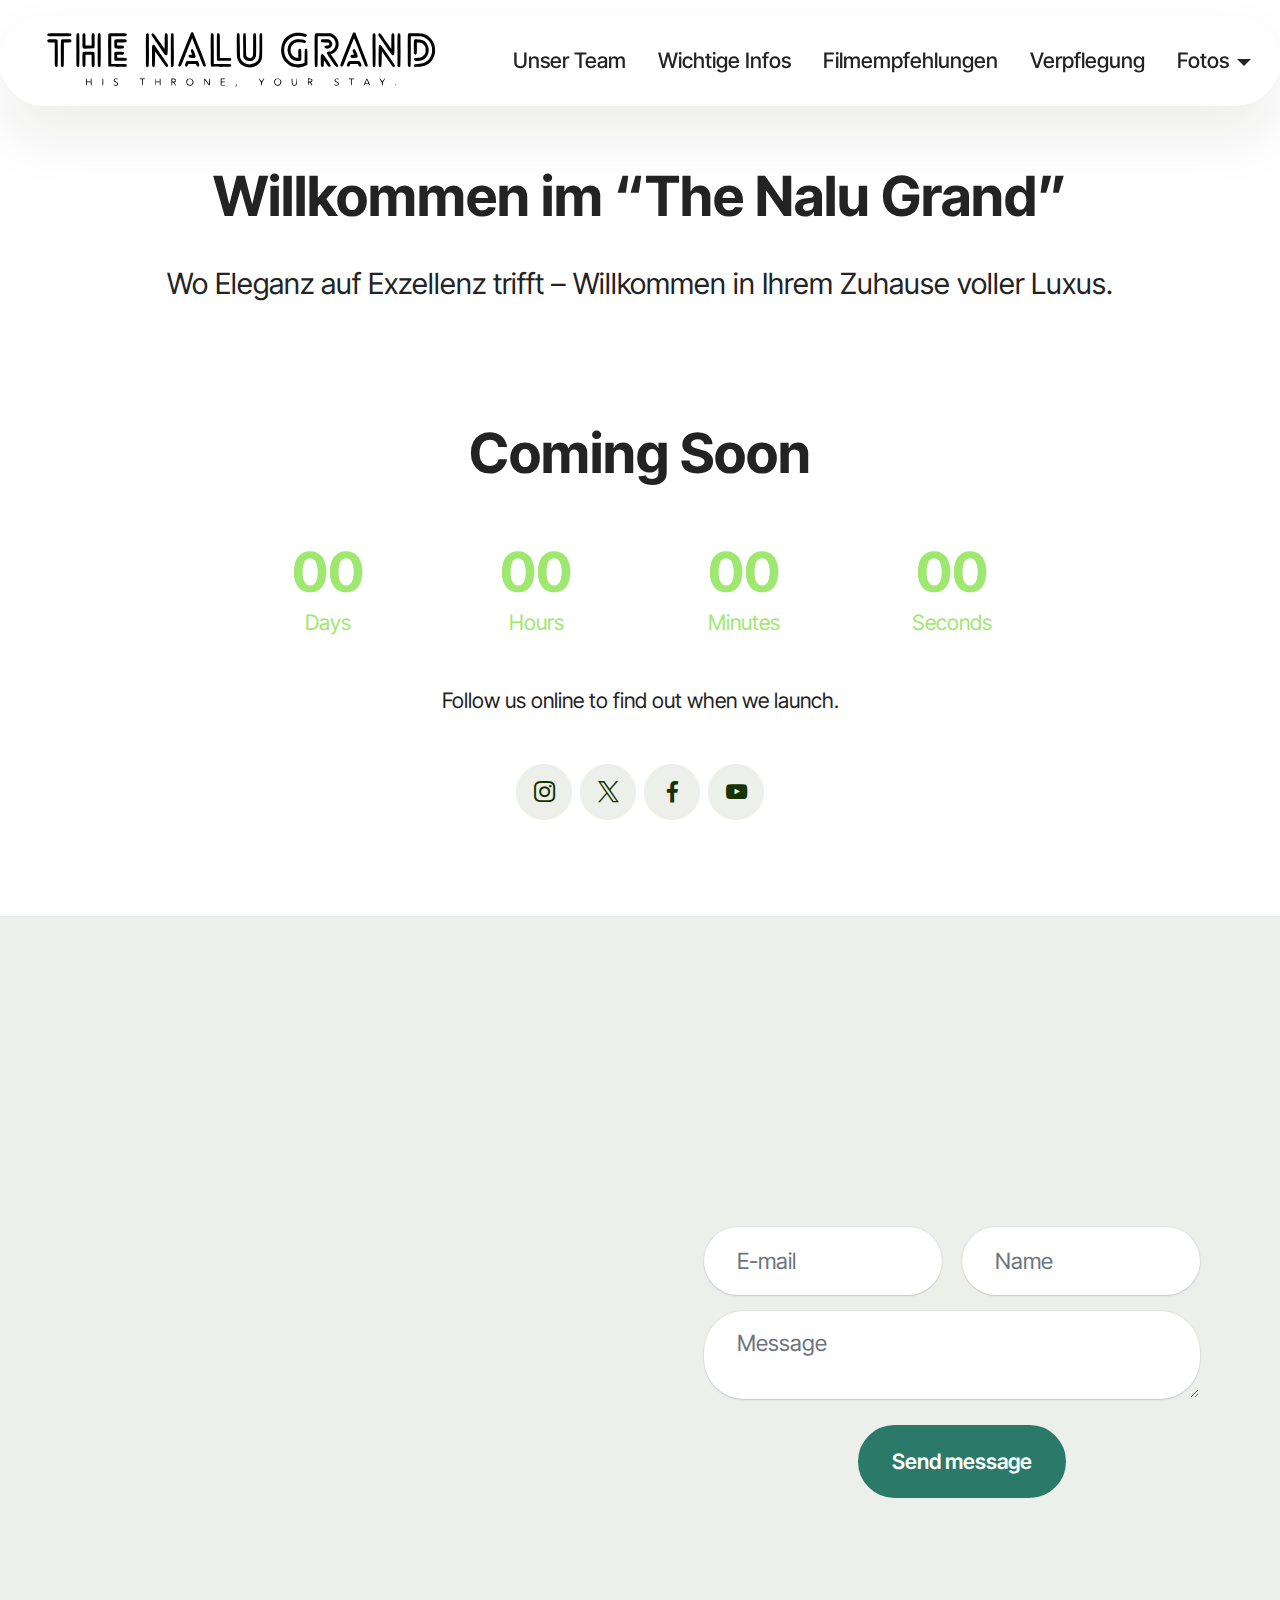
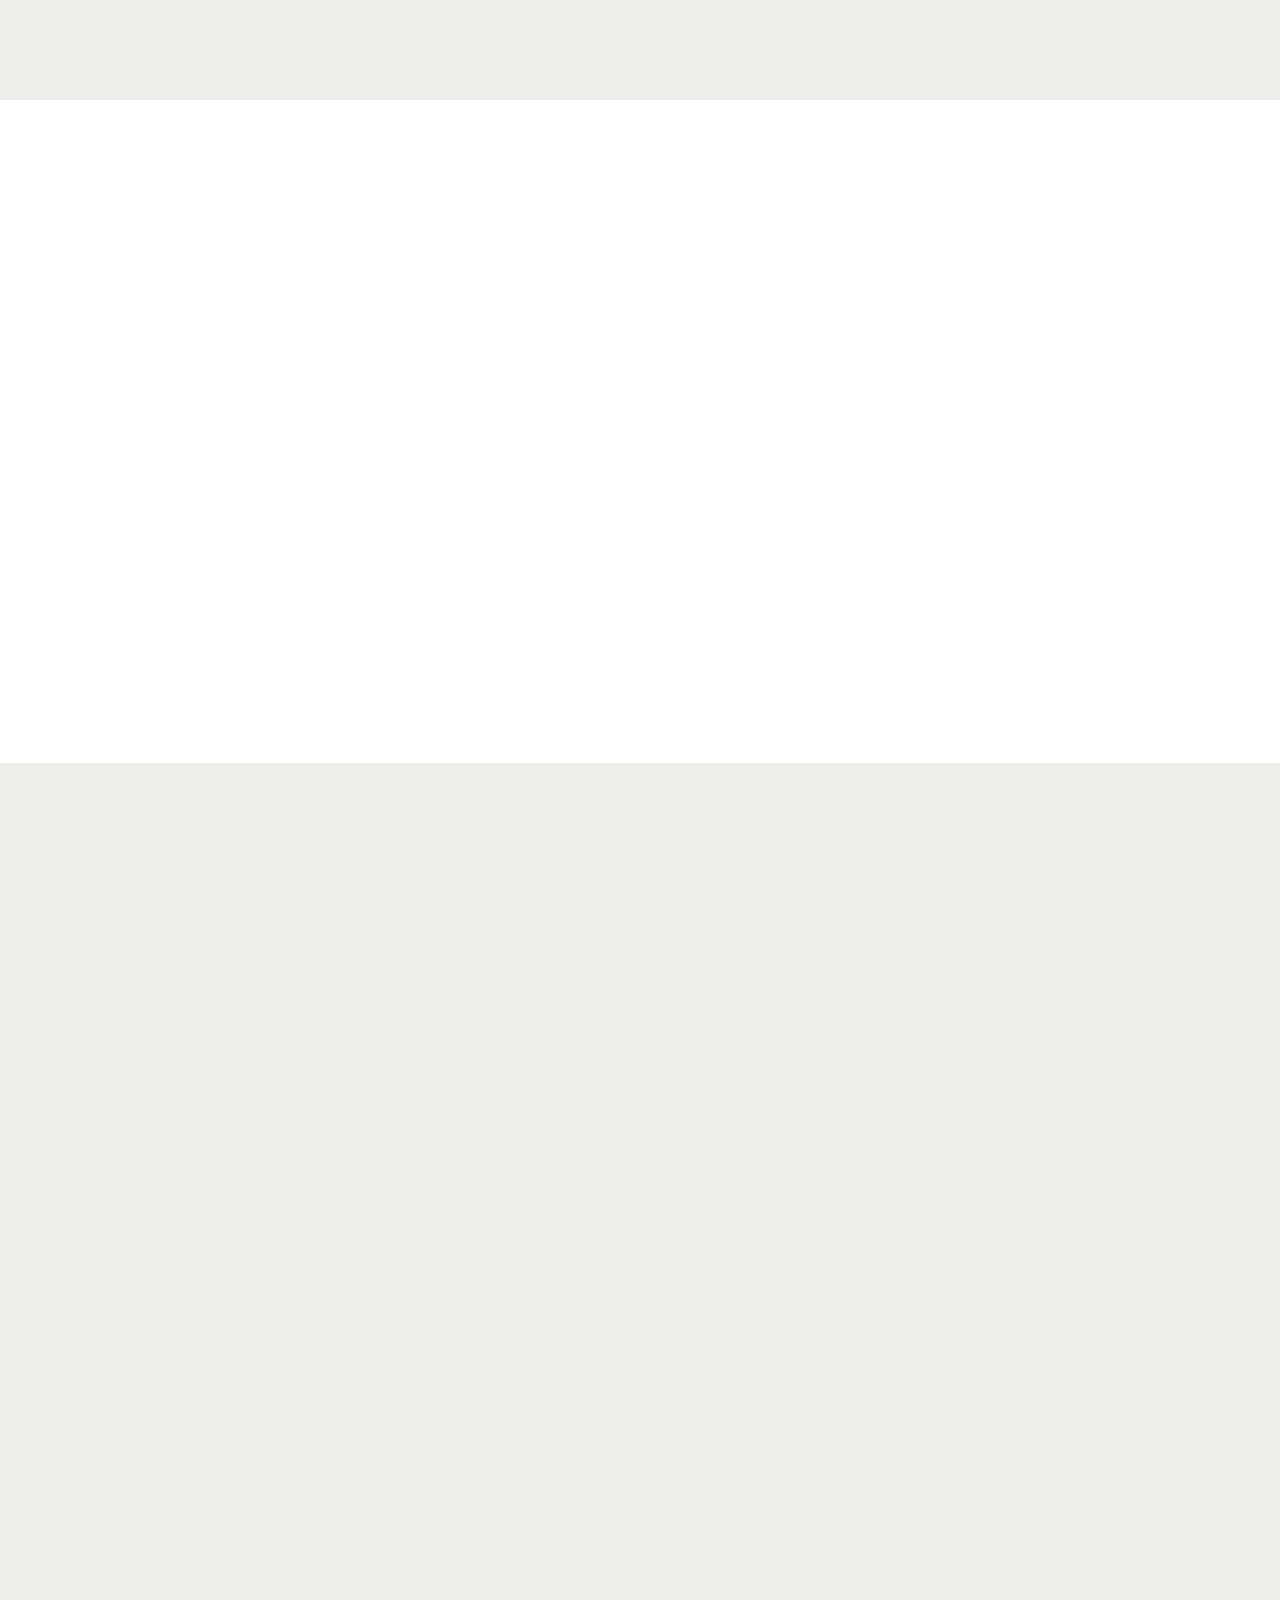
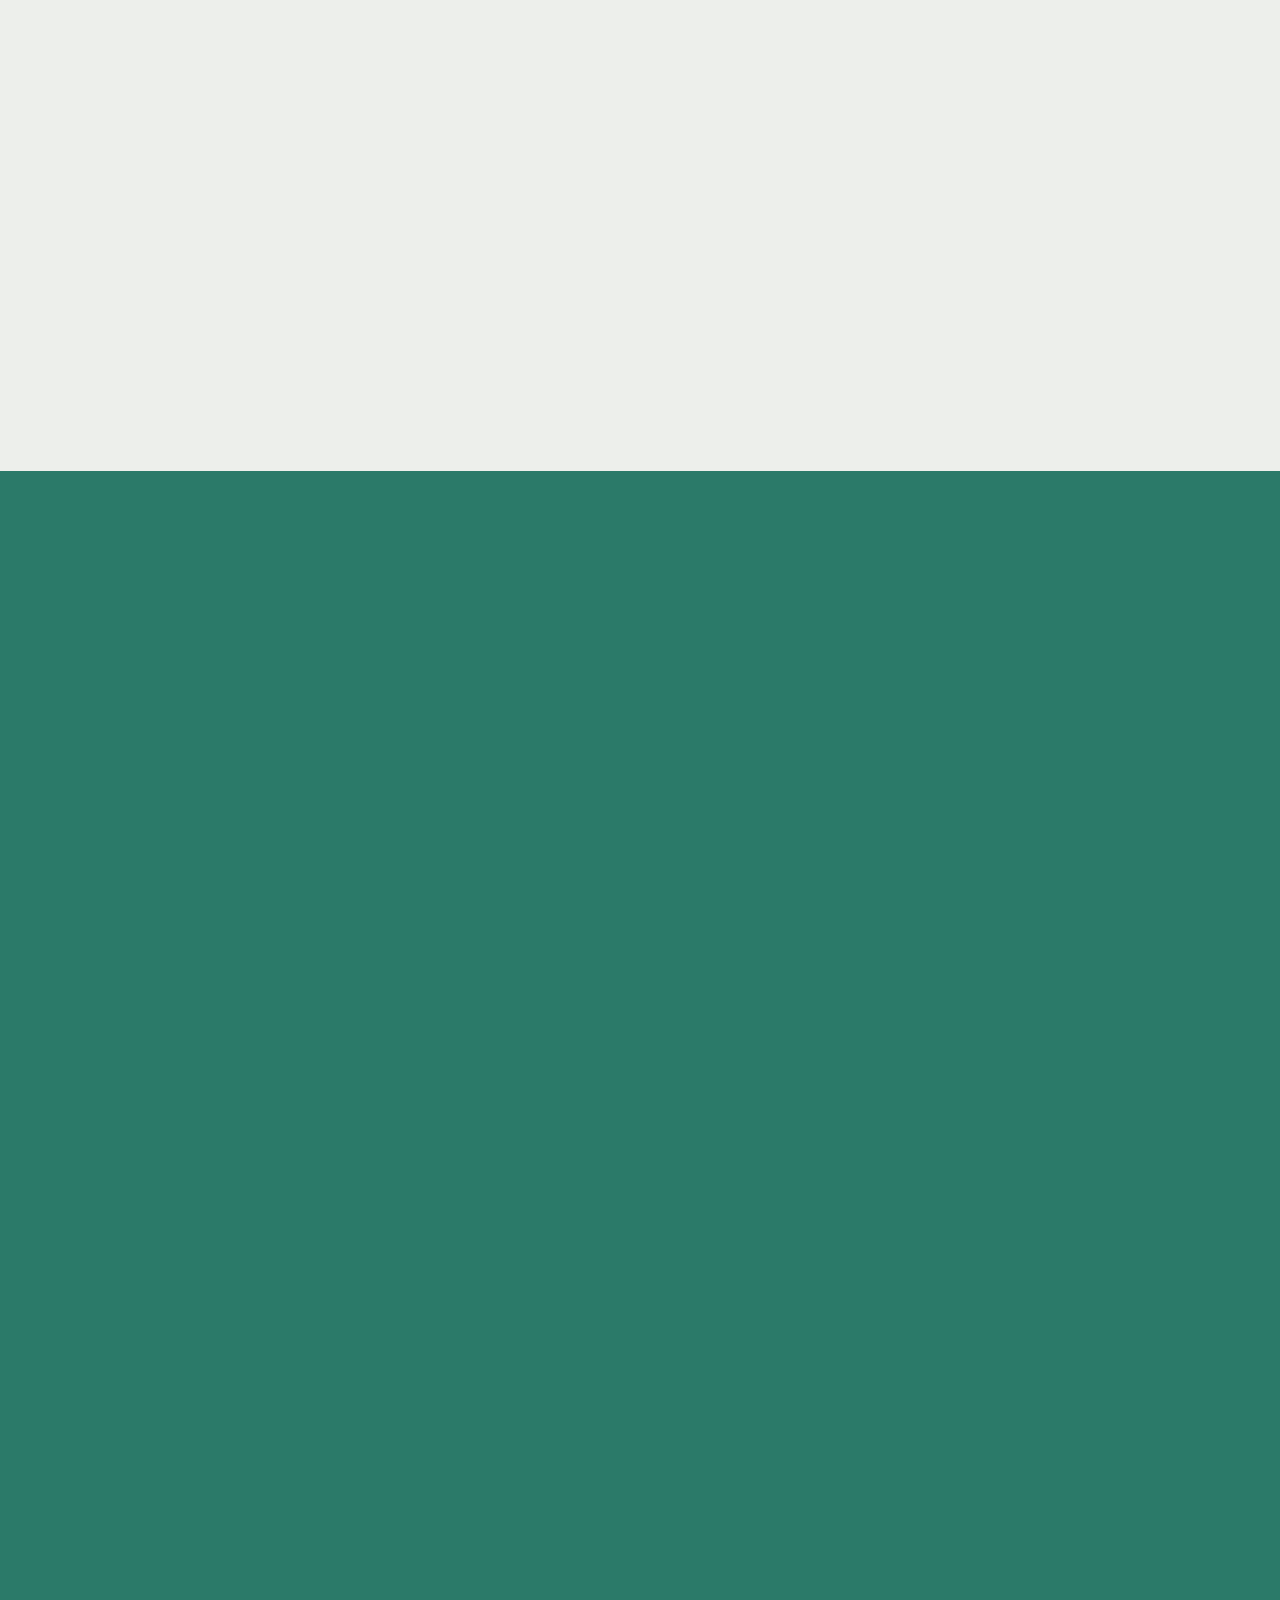
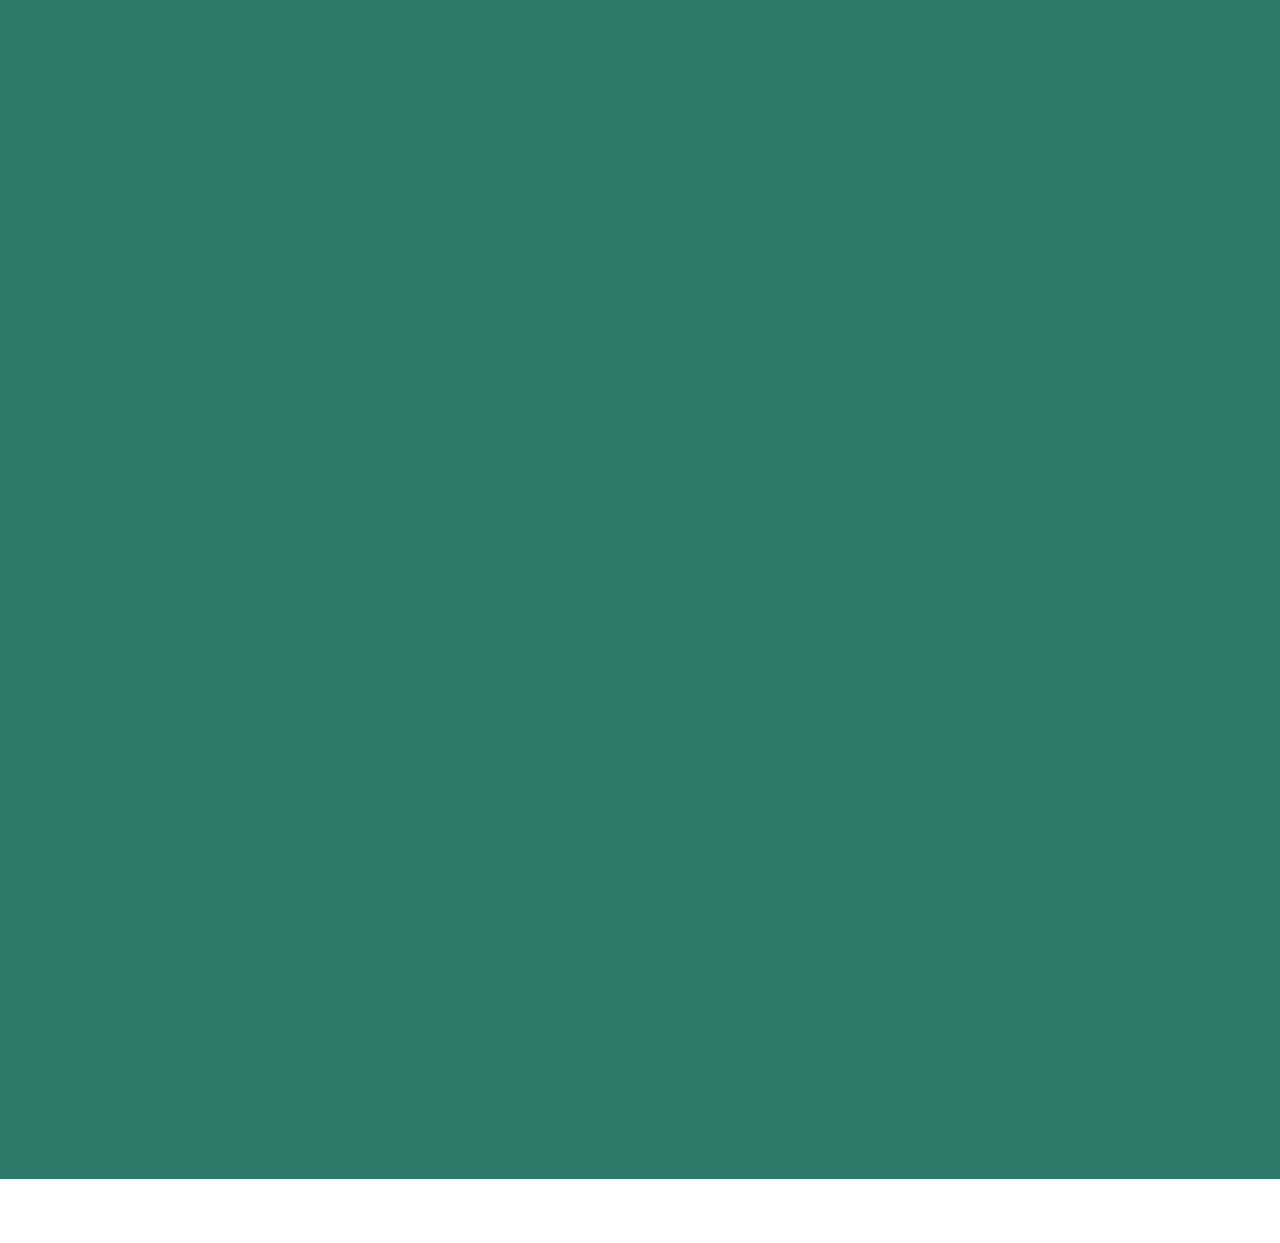
==== commit 73909e8e: "Add files via upload" ====
--- a/index.html
+++ b/index.html
@@ -21,7 +21,7 @@
   <link rel="stylesheet" href="assets/theme/css/style.css">
   <link rel="preload" href="https://fonts.googleapis.com/css?family=Inter+Tight:100,200,300,400,500,600,700,800,900,100i,200i,300i,400i,500i,600i,700i,800i,900i&display=swap" as="style" onload="this.onload=null;this.rel='stylesheet'">
   <noscript><link rel="stylesheet" href="https://fonts.googleapis.com/css?family=Inter+Tight:100,200,300,400,500,600,700,800,900,100i,200i,300i,400i,500i,600i,700i,800i,900i&display=swap"></noscript>
-  <link rel="preload" as="style" href="assets/mobirise/css/mbr-additional.css?v=ne1v2Y"><link rel="stylesheet" href="assets/mobirise/css/mbr-additional.css?v=ne1v2Y" type="text/css">
+  <link rel="preload" as="style" href="assets/mobirise/css/mbr-additional.css?v=aurCUA"><link rel="stylesheet" href="assets/mobirise/css/mbr-additional.css?v=aurCUA" type="text/css">
 
   
   
@@ -53,7 +53,7 @@
 			<div class="collapse navbar-collapse" id="navbarSupportedContent">
 				<ul class="navbar-nav nav-dropdown nav-right" data-app-modern-menu="true"><li class="nav-item">
 						<a class="nav-link link text-black text-primary display-4" href="index.html#features04-w" aria-expanded="false">Unser Team</a>
-					</li><li class="nav-item"><a class="nav-link link text-black text-primary display-4" href="page1.html">Wichtige Infos</a></li><li class="nav-item"><a class="nav-link link text-black text-primary display-4" href="index.html#features04-w">Filmempfehlungen</a></li><li class="nav-item"><a class="nav-link link text-black text-primary display-4" href="index.html#features04-w">Verpflegung</a></li><li class="nav-item dropdown open"><a class="nav-link link text-black text-primary dropdown-toggle show display-4" href="index.html#features04-w" data-toggle="dropdown-submenu" data-bs-toggle="dropdown" data-bs-auto-close="outside" aria-expanded="true">Fotos</a><div class="dropdown-menu show" aria-labelledby="dropdown-930" data-bs-popper="none"><a class="text-black text-primary show dropdown-item display-4" href="page2.html">Nalu's Lifestyle</a><a class="text-black text-primary dropdown-item display-4" href="page3.html">Nalu's Freunde</a></div></li></ul>
+					</li><li class="nav-item"><a class="nav-link link text-black text-primary display-4" href="page1.html">Wichtige Infos</a></li><li class="nav-item"><a class="nav-link link text-black text-primary display-4" href="index.html#features04-w">Filmempfehlungen</a></li><li class="nav-item"><a class="nav-link link text-black text-primary display-4" href="index.html#features04-w">Verpflegung</a></li><li class="nav-item dropdown"><a class="nav-link link text-black text-primary dropdown-toggle show display-4" href="index.html#features04-w" data-toggle="dropdown-submenu" data-bs-toggle="dropdown" data-bs-auto-close="outside" aria-expanded="true">Fotos</a><div class="dropdown-menu show" aria-labelledby="dropdown-930" data-bs-popper="none"><a class="text-black text-primary show dropdown-item display-4" href="page2.html">Nalu's Lifestyle</a><a class="text-black text-primary dropdown-item display-4" href="page3.html">Nalu's Freunde</a></div></li></ul>
 				
 				
 			</div>
@@ -73,6 +73,110 @@
                 <h4 class="mbr-section-subtitle align-center mbr-fonts-style mb-4 display-5">Wo Eleganz auf Exzellenz trifft – Willkommen in Ihrem Zuhause voller Luxus.</h4>
                 
             </div>
+        </div>
+    </div>
+</section>
+
+<section data-bs-version="5.1" class="countdown1 cid-uC1fBiWtoP" id="countdown1-20">
+    
+    
+    
+    
+    <div class="container">
+        <div class="row justify-content-center">
+            <div class="col-lg-8">
+                <h3 class="mbr-section-title mb-5 align-center mbr-fonts-style display-2">
+                    <strong>Coming Soon</strong>
+                </h3>
+                
+                <div class="countdown-cont align-center mb-5 display-2">
+                    <div title="Days" class="daysCountdown col-xs-3 col-sm-3 col-md-3 display-4"></div>
+                    <div title="Hours" class="hoursCountdown col-xs-3 col-sm-3 col-md-3 display-4"></div>
+                    <div title="Minutes" class="minutesCountdown col-xs-3 col-sm-3 col-md-3 display-4"></div>
+                    <div title="Seconds" class="secondsCountdown col-xs-3 col-sm-3 col-md-3 display-4"></div>
+                    <div class="countdown" data-due-date="2025/03/01"></div>
+                </div>
+                <p class="mbr-text mb-5 align-center mbr-fonts-style display-7">
+                    Follow us online to find out when we launch.
+                </p>
+                <div class="icons-menu row justify-content-center display-7">
+                    
+                    
+                    
+                    
+                <div class="soc-item col-auto">
+                        <a href="https://instagram.com/mobirise" target="_blank" class="social__link">
+                            <span class="mbr-iconfont socicon-instagram socicon"></span>
+                        </a>
+                    </div><div class="soc-item col-auto">
+                        <a href="https://twitter.com/mobirise" target="_blank" class="social__link">
+                            <span class="mbr-iconfont socicon-twitter socicon"></span>
+                        </a>
+                    </div><div class="soc-item col-auto">
+                        <a href="https://facebook.com/Mobirise/" target="_blank" class="social__link">
+                            <span class="mbr-iconfont socicon socicon-facebook"></span>
+                        </a>
+                    </div><div class="soc-item col-auto">
+                        <a href="https://youtube.com/c/mobirise" target="_blank" class="social__link">
+                            <span class="mbr-iconfont socicon socicon-youtube"></span>
+                        </a>
+                    </div></div>
+                
+            </div>
+        </div>
+    </div>
+</section>
+
+<section data-bs-version="5.1" class="form03 cid-uC1fKk6979" id="form03-21">
+    
+
+    
+
+    <div class="container">
+        <div class="row justify-content-center">
+            <div class="col-12 col-lg item-wrapper">
+                <div class="mbr-section-head mb-5">
+                    <h3 class="mbr-section-title mbr-fonts-style align-center mb-0 display-2">
+                        <strong>Contact us</strong>
+                    </h3>
+                    
+                </div>
+                <div class="col-lg-12 mx-auto mbr-form" data-form-type="formoid">
+                    <form action="https://mobirise.eu/" method="POST" class="mbr-form form-with-styler" data-form-title="Form Name"><input type="hidden" name="email" data-form-email="true" value="i8MgGmA7/zHpcgktuXffDqzw4NgwTdFYMUUXXdKwtU/7+INLuIvXWzJIjUu6gBUas2AqPfgjpGHUjcfMVbSrC8BxMDW0Doez9b94kd7X8AwnyC5jBtOhhVvh6U1fen0O">
+                        <div class="row">
+                            <div hidden="hidden" data-form-alert="" class="alert alert-success col-12">Thanks for filling out the form!</div>
+                            <div hidden="hidden" data-form-alert-danger="" class="alert alert-danger col-12">
+                                Oops...! some problem!
+                            </div>
+                        </div>
+                        <div class="dragArea row">
+                            <div class="col-md col-sm-12 form-group mb-3 mb-3" data-for="name">
+                                <input type="text" name="name" placeholder="Name" data-form-field="name" class="form-control" value="" id="name-form03-21">
+                            </div>
+                            <div class="col-md col-sm-12 form-group mb-3 mb-3" data-for="email">
+                                <input type="email" name="email" placeholder="E-mail" data-form-field="email" class="form-control" value="" id="email-form03-21">
+                            </div>
+                            
+                            <div class="col-12 form-group mb-3 mb-3" data-for="textarea">
+                                <textarea name="textarea" placeholder="Message" data-form-field="textarea" class="form-control" id="textarea-form03-21"></textarea>
+                            </div>
+                            <div class="col-lg-12 col-md-12 col-sm-12 align-center mbr-section-btn">
+                                <button type="submit" class="btn btn-primary display-7">
+                                    Send message
+                                </button>
+                            </div>
+                        </div>
+                    </form>
+                </div>
+
+
+            </div>
+            <div class="col-12 col-lg-6">
+                <div class="image-wrapper">
+                    <img class="w-100" src="assets/images/gallery04.jpg" alt="Mobirise Website Builder">
+                </div>
+            </div>
+
         </div>
     </div>
 </section>
@@ -205,7 +309,7 @@
             </div>
         </div>
     </div>
-</section><section class="display-7" style="padding: 0;align-items: center;justify-content: center;flex-wrap: wrap;    align-content: center;display: flex;position: relative;height: 4rem;"><a href="https://mobiri.se/3126587" style="flex: 1 1;height: 4rem;position: absolute;width: 100%;z-index: 1;"><img alt="" style="height: 4rem;" src="[data-uri]"></a><p style="margin: 0;text-align: center;" class="display-7">&#8204;</p><a style="z-index:1" href="https://mobirise.com/builder/ai-website-maker.html">AI Website Maker</a></section><script src="assets/bootstrap/js/bootstrap.bundle.min.js"></script>  <script src="assets/smoothscroll/smooth-scroll.js"></script>  <script src="assets/ytplayer/index.js"></script>  <script src="assets/dropdown/js/navbar-dropdown.js"></script>  <script src="assets/theme/js/script.js"></script>  
+</section><section class="display-7" style="padding: 0;align-items: center;justify-content: center;flex-wrap: wrap;    align-content: center;display: flex;position: relative;height: 4rem;"><a href="https://mobiri.se/3126587" style="flex: 1 1;height: 4rem;position: absolute;width: 100%;z-index: 1;"><img alt="" style="height: 4rem;" src="[data-uri]"></a><p style="margin: 0;text-align: center;" class="display-7">&#8204;</p><a style="z-index:1" href="https://mobirise.com/builder/ai-website-generator.html">AI Website Generator</a></section><script src="assets/bootstrap/js/bootstrap.bundle.min.js"></script>  <script src="assets/smoothscroll/smooth-scroll.js"></script>  <script src="assets/ytplayer/index.js"></script>  <script src="assets/dropdown/js/navbar-dropdown.js"></script>  <script src="assets/countdown/countdown.js"></script>  <script src="assets/theme/js/script.js"></script>  <script src="assets/formoid/formoid.min.js"></script>  
   
   
   <input name="animation" type="hidden">
--- a/assets/mobirise/css/mbr-additional.css
+++ b/assets/mobirise/css/mbr-additional.css
@@ -1349,6 +1349,120 @@
   position: absolute;
   top: 0;
 }
+.cid-uC1fBiWtoP {
+  padding-top: 5rem;
+  padding-bottom: 5rem;
+  background-color: #ffffff;
+}
+.cid-uC1fBiWtoP .mbr-fallback-image.disabled {
+  display: none;
+}
+.cid-uC1fBiWtoP .mbr-fallback-image {
+  display: block;
+  background-size: cover;
+  background-position: center center;
+  width: 100%;
+  height: 100%;
+  position: absolute;
+  top: 0;
+}
+.cid-uC1fBiWtoP .soc-item {
+  display: flex;
+  align-items: center;
+  justify-content: center;
+  border-radius: 50%;
+  background-color: #edefeb;
+  margin-right: 0.25rem;
+  margin-left: 0.25rem;
+  margin-bottom: 1rem;
+  padding: 0.5rem;
+  height: 3.5rem;
+  width: 3.5rem;
+}
+.cid-uC1fBiWtoP .number-wrap {
+  color: #9fe870;
+  text-align: center;
+}
+.cid-uC1fBiWtoP .number {
+  color: #9fe870;
+}
+.cid-uC1fBiWtoP .period {
+  display: block;
+}
+.cid-uC1fBiWtoP .dot {
+  display: none;
+}
+@media (max-width: 767px) {
+  .cid-uC1fBiWtoP .period {
+    font-size: 0.8rem;
+  }
+}
+.cid-uC1fBiWtoP .btn {
+  height: 100%;
+  margin: 0;
+}
+.cid-uC1fBiWtoP .mbr-section-btn {
+  margin-bottom: 1.2rem;
+}
+.cid-uC1fBiWtoP .icons-menu .soc-item {
+  padding-left: 8px;
+  padding-right: 8px;
+}
+.cid-uC1fBiWtoP .icons-menu .soc-item a:hover .mbr-iconfont,
+.cid-uC1fBiWtoP .icons-menu .soc-item a:focus .mbr-iconfont {
+  background-color: #9fe870;
+}
+.cid-uC1fBiWtoP .icons-menu .soc-item a .mbr-iconfont {
+  display: flex;
+  border-radius: 50%;
+  text-align: center;
+  color: #163300;
+  background-color: #edefeb;
+  justify-content: center;
+  align-content: center;
+  transition: all 0.3s;
+}
+.cid-uC1fBiWtoP .icons-menu .soc-item a .mbr-iconfont:before {
+  padding: 1.1rem;
+}
+@media (max-width: 767px) {
+  .cid-uC1fBiWtoP .icons-menu .soc-item a .mbr-iconfont:before {
+    padding: 1.2rem;
+  }
+}
+.cid-uC1fKk6979 {
+  padding-top: 6rem;
+  padding-bottom: 6rem;
+  background-color: #edefeb;
+}
+.cid-uC1fKk6979 .row {
+  flex-direction: row-reverse;
+}
+.cid-uC1fKk6979 .justify-content-center {
+  align-items: center;
+}
+.cid-uC1fKk6979 .mbr-section-title {
+  text-align: center;
+}
+.cid-uC1fKk6979 .mbr-text,
+.cid-uC1fKk6979 .mbr-section-btn {
+  text-align: center;
+}
+@media (max-width: 767px) {
+  .cid-uC1fKk6979 .item-wrapper {
+    margin-bottom: 2rem;
+  }
+}
+@media (min-width: 768px) and (max-width: 991px) {
+  .cid-uC1fKk6979 .item-wrapper {
+    margin-bottom: 2rem;
+  }
+}
+@media (min-width: 992px) {
+  .cid-uC1fKk6979 .item-wrapper {
+    padding: 4rem;
+  }
+}
 .cid-uBVNkOriP6 {
   padding-top: 0rem;
   padding-bottom: 6rem;
@@ -1544,65 +1658,6 @@
 }
 .cid-tJS9NNcTLZ .mbr-section-title {
   color: #ffffff;
-}
-.cid-uBV52lkZhT {
-  padding-top: 10rem;
-  padding-bottom: 6rem;
-  background-color: #ffffff;
-}
-.cid-uBV52lkZhT .mbr-fallback-image.disabled {
-  display: none;
-}
-.cid-uBV52lkZhT .mbr-fallback-image {
-  display: block;
-  background-size: cover;
-  background-position: center center;
-  width: 100%;
-  height: 100%;
-  position: absolute;
-  top: 0;
-}
-.cid-uBV52lkZhT .item-wrapper {
-  display: flex;
-  margin-bottom: 2rem;
-}
-@media (max-width: 767px) {
-  .cid-uBV52lkZhT .item-wrapper {
-    margin-bottom: 1rem;
-  }
-}
-.cid-uBV52lkZhT .mbr-section-title {
-  text-align: center;
-}
-.cid-uBV52lkZhT .mbr-section-subtitle {
-  text-align: center;
-}
-.cid-uBV52lkZhT .image-wrapper {
-  width: 5rem;
-  height: 5rem;
-  border-radius: 50%;
-  overflow: hidden;
-}
-.cid-uBV52lkZhT .image-wrapper img {
-  height: 100%;
-  width: 100%;
-  object-fit: cover;
-}
-.cid-uBV52lkZhT .content-head {
-  max-width: 800px;
-}
-.cid-uBV52lkZhT .img-box {
-  display: flex;
-  justify-content: center;
-}
-.cid-uBV52lkZhT .card-title {
-  text-align: center;
-}
-.cid-uBV52lkZhT .card-text {
-  text-align: center;
-}
-.cid-uBV52lkZhT .link {
-  text-align: center;
 }
 .cid-tJS6tZXiPa {
   z-index: 1000;
@@ -2163,9 +2218,68 @@
     padding: 1rem;
   }
 }
+.cid-uBV52lkZhT {
+  padding-top: 10rem;
+  padding-bottom: 6rem;
+  background-color: #ffffff;
+}
+.cid-uBV52lkZhT .mbr-fallback-image.disabled {
+  display: none;
+}
+.cid-uBV52lkZhT .mbr-fallback-image {
+  display: block;
+  background-size: cover;
+  background-position: center center;
+  width: 100%;
+  height: 100%;
+  position: absolute;
+  top: 0;
+}
+.cid-uBV52lkZhT .item-wrapper {
+  display: flex;
+  margin-bottom: 2rem;
+}
+@media (max-width: 767px) {
+  .cid-uBV52lkZhT .item-wrapper {
+    margin-bottom: 1rem;
+  }
+}
+.cid-uBV52lkZhT .mbr-section-title {
+  text-align: center;
+}
+.cid-uBV52lkZhT .mbr-section-subtitle {
+  text-align: center;
+}
+.cid-uBV52lkZhT .image-wrapper {
+  width: 5rem;
+  height: 5rem;
+  border-radius: 50%;
+  overflow: hidden;
+}
+.cid-uBV52lkZhT .image-wrapper img {
+  height: 100%;
+  width: 100%;
+  object-fit: cover;
+}
+.cid-uBV52lkZhT .content-head {
+  max-width: 800px;
+}
+.cid-uBV52lkZhT .img-box {
+  display: flex;
+  justify-content: center;
+}
+.cid-uBV52lkZhT .card-title {
+  text-align: center;
+}
+.cid-uBV52lkZhT .card-text {
+  text-align: center;
+}
+.cid-uBV52lkZhT .link {
+  text-align: center;
+}
 .cid-tJS9NNcTLZ {
-  padding-top: 0rem;
-  padding-bottom: 5rem;
+  padding-top: 6rem;
+  padding-bottom: 6rem;
   background-color: #2b7a69;
 }
 @media (max-width: 991px) {
@@ -2228,85 +2342,6 @@
 }
 .cid-tJS9NNcTLZ .mbr-section-title {
   color: #ffffff;
-}
-.cid-uBVj7gvvX0 {
-  padding-top: 10rem;
-  padding-bottom: 6rem;
-  background-color: #ffffff;
-}
-.cid-uBVj7gvvX0 .item:focus,
-.cid-uBVj7gvvX0 span:focus {
-  outline: none;
-}
-.cid-uBVj7gvvX0 .item {
-  cursor: pointer;
-}
-.cid-uBVj7gvvX0 .grid-container {
-  grid-row-gap: 2rem;
-}
-@media (max-width: 767px) {
-  .cid-uBVj7gvvX0 .grid-container {
-    grid-row-gap: 1rem;
-  }
-}
-.cid-uBVj7gvvX0 .grid-container-1,
-.cid-uBVj7gvvX0 .grid-container-2 {
-  gap: 0 2rem;
-}
-@media (max-width: 767px) {
-  .cid-uBVj7gvvX0 .grid-container-1,
-  .cid-uBVj7gvvX0 .grid-container-2 {
-    gap: 0 1rem;
-  }
-}
-.cid-uBVj7gvvX0 .mbr-section-title {
-  color: #000000;
-}
-.cid-uBVj7gvvX0 .mbr-text,
-.cid-uBVj7gvvX0 .mbr-section-btn {
-  color: #000000;
-}
-.cid-uBVj7gvvX0 .content-head {
-  max-width: 800px;
-}
-.cid-uBVj7gvvX0 .container,
-.cid-uBVj7gvvX0 .container-fluid {
-  overflow: hidden;
-}
-.cid-uBVj7gvvX0 .grid-container {
-  display: grid;
-  transform: translate3d(-3rem, 0, 0);
-  width: 115vw;
-  grid-column-gap: 1rem;
-}
-.cid-uBVj7gvvX0 .grid-item {
-  display: flex;
-  justify-content: center;
-  align-items: center;
-}
-.cid-uBVj7gvvX0 .grid-item img {
-  min-width: 30vw;
-  max-width: 100%;
-  max-height: 100%;
-  object-fit: cover;
-}
-@media (max-width: 767px) {
-  .cid-uBVj7gvvX0 .grid-item img {
-    min-width: 35vw;
-  }
-}
-.cid-uBVj7gvvX0 .grid-container-1,
-.cid-uBVj7gvvX0 .grid-container-2 {
-  display: grid;
-  grid-template-columns: repeat(4, 1fr);
-  grid-auto-columns: 1fr;
-  grid-auto-flow: column;
-}
-.cid-uBVj7gvvX0 .grid-container-1 {
-  align-items: flex-end;
-}
-.cid-uBVj7gvvX0 .grid-container-2 {
-  align-items: flex-start;
 }
 .cid-tJS6tZXiPa {
   z-index: 1000;
@@ -2866,6 +2901,85 @@
   .cid-tJS6tZXiPa .navbar-collapse {
     padding: 1rem;
   }
+}
+.cid-uBVj7gvvX0 {
+  padding-top: 10rem;
+  padding-bottom: 6rem;
+  background-color: #ffffff;
+}
+.cid-uBVj7gvvX0 .item:focus,
+.cid-uBVj7gvvX0 span:focus {
+  outline: none;
+}
+.cid-uBVj7gvvX0 .item {
+  cursor: pointer;
+}
+.cid-uBVj7gvvX0 .grid-container {
+  grid-row-gap: 2rem;
+}
+@media (max-width: 767px) {
+  .cid-uBVj7gvvX0 .grid-container {
+    grid-row-gap: 1rem;
+  }
+}
+.cid-uBVj7gvvX0 .grid-container-1,
+.cid-uBVj7gvvX0 .grid-container-2 {
+  gap: 0 2rem;
+}
+@media (max-width: 767px) {
+  .cid-uBVj7gvvX0 .grid-container-1,
+  .cid-uBVj7gvvX0 .grid-container-2 {
+    gap: 0 1rem;
+  }
+}
+.cid-uBVj7gvvX0 .mbr-section-title {
+  color: #000000;
+}
+.cid-uBVj7gvvX0 .mbr-text,
+.cid-uBVj7gvvX0 .mbr-section-btn {
+  color: #000000;
+}
+.cid-uBVj7gvvX0 .content-head {
+  max-width: 800px;
+}
+.cid-uBVj7gvvX0 .container,
+.cid-uBVj7gvvX0 .container-fluid {
+  overflow: hidden;
+}
+.cid-uBVj7gvvX0 .grid-container {
+  display: grid;
+  transform: translate3d(-3rem, 0, 0);
+  width: 115vw;
+  grid-column-gap: 1rem;
+}
+.cid-uBVj7gvvX0 .grid-item {
+  display: flex;
+  justify-content: center;
+  align-items: center;
+}
+.cid-uBVj7gvvX0 .grid-item img {
+  min-width: 30vw;
+  max-width: 100%;
+  max-height: 100%;
+  object-fit: cover;
+}
+@media (max-width: 767px) {
+  .cid-uBVj7gvvX0 .grid-item img {
+    min-width: 35vw;
+  }
+}
+.cid-uBVj7gvvX0 .grid-container-1,
+.cid-uBVj7gvvX0 .grid-container-2 {
+  display: grid;
+  grid-template-columns: repeat(4, 1fr);
+  grid-auto-columns: 1fr;
+  grid-auto-flow: column;
+}
+.cid-uBVj7gvvX0 .grid-container-1 {
+  align-items: flex-end;
+}
+.cid-uBVj7gvvX0 .grid-container-2 {
+  align-items: flex-start;
 }
 .cid-uBVhU0rt89 {
   padding-top: 10rem;
@@ -3651,8 +3765,8 @@
   max-width: 800px;
 }
 .cid-tJS9NNcTLZ {
-  padding-top: 0rem;
-  padding-bottom: 5rem;
+  padding-top: 6rem;
+  padding-bottom: 6rem;
   background-color: #2b7a69;
 }
 @media (max-width: 991px) {
@@ -3715,79 +3829,6 @@
 }
 .cid-tJS9NNcTLZ .mbr-section-title {
   color: #ffffff;
-}
-.cid-uBVlRmL4om {
-  padding-top: 10rem;
-  padding-bottom: 6rem;
-  background-color: #ffffff;
-}
-.cid-uBVlRmL4om .item-subtitle {
-  line-height: 1.2;
-  color: #000000;
-  text-align: center;
-}
-.cid-uBVlRmL4om img,
-.cid-uBVlRmL4om .item-img {
-  width: 100%;
-  height: 100%;
-  height: 400px;
-  object-fit: cover;
-}
-.cid-uBVlRmL4om .item:focus,
-.cid-uBVlRmL4om span:focus {
-  outline: none;
-}
-.cid-uBVlRmL4om .item {
-  margin-bottom: 2rem;
-}
-@media (max-width: 767px) {
-  .cid-uBVlRmL4om .item {
-    margin-bottom: 1rem;
-  }
-}
-.cid-uBVlRmL4om .item-wrapper {
-  position: relative;
-  border-radius: 4px;
-  display: flex;
-  flex-flow: column nowrap;
-}
-.cid-uBVlRmL4om .mbr-section-btn {
-  margin-top: auto !important;
-}
-.cid-uBVlRmL4om .mbr-section-title {
-  color: #232323;
-}
-.cid-uBVlRmL4om .mbr-text,
-.cid-uBVlRmL4om .mbr-section-btn {
-  color: #a6a99c;
-  text-align: center;
-}
-.cid-uBVlRmL4om .item-title {
-  color: #232323;
-  text-align: center;
-}
-.cid-uBVlRmL4om .content-head {
-  max-width: 800px;
-}
-.cid-uBVqiZrSMo {
-  padding-top: 6rem;
-  padding-bottom: 6rem;
-  background-color: #ffffff;
-}
-.cid-uBVqiZrSMo .mbr-fallback-image.disabled {
-  display: none;
-}
-.cid-uBVqiZrSMo .mbr-fallback-image {
-  display: block;
-  background-size: cover;
-  background-position: center center;
-  width: 100%;
-  height: 100%;
-  position: absolute;
-  top: 0;
-}
-.cid-uBVqiZrSMo .row {
-  flex-direction: row-reverse;
 }
 .cid-tJS6tZXiPa {
   z-index: 1000;
@@ -4348,9 +4389,82 @@
     padding: 1rem;
   }
 }
+.cid-uBVlRmL4om {
+  padding-top: 10rem;
+  padding-bottom: 6rem;
+  background-color: #ffffff;
+}
+.cid-uBVlRmL4om .item-subtitle {
+  line-height: 1.2;
+  color: #000000;
+  text-align: center;
+}
+.cid-uBVlRmL4om img,
+.cid-uBVlRmL4om .item-img {
+  width: 100%;
+  height: 100%;
+  height: 400px;
+  object-fit: cover;
+}
+.cid-uBVlRmL4om .item:focus,
+.cid-uBVlRmL4om span:focus {
+  outline: none;
+}
+.cid-uBVlRmL4om .item {
+  margin-bottom: 2rem;
+}
+@media (max-width: 767px) {
+  .cid-uBVlRmL4om .item {
+    margin-bottom: 1rem;
+  }
+}
+.cid-uBVlRmL4om .item-wrapper {
+  position: relative;
+  border-radius: 4px;
+  display: flex;
+  flex-flow: column nowrap;
+}
+.cid-uBVlRmL4om .mbr-section-btn {
+  margin-top: auto !important;
+}
+.cid-uBVlRmL4om .mbr-section-title {
+  color: #232323;
+}
+.cid-uBVlRmL4om .mbr-text,
+.cid-uBVlRmL4om .mbr-section-btn {
+  color: #a6a99c;
+  text-align: center;
+}
+.cid-uBVlRmL4om .item-title {
+  color: #232323;
+  text-align: center;
+}
+.cid-uBVlRmL4om .content-head {
+  max-width: 800px;
+}
+.cid-uBVqiZrSMo {
+  padding-top: 6rem;
+  padding-bottom: 6rem;
+  background-color: #ffffff;
+}
+.cid-uBVqiZrSMo .mbr-fallback-image.disabled {
+  display: none;
+}
+.cid-uBVqiZrSMo .mbr-fallback-image {
+  display: block;
+  background-size: cover;
+  background-position: center center;
+  width: 100%;
+  height: 100%;
+  position: absolute;
+  top: 0;
+}
+.cid-uBVqiZrSMo .row {
+  flex-direction: row-reverse;
+}
 .cid-tJS9NNcTLZ {
-  padding-top: 0rem;
-  padding-bottom: 5rem;
+  padding-top: 6rem;
+  padding-bottom: 6rem;
   background-color: #2b7a69;
 }
 @media (max-width: 991px) {
--- a/assets/mobirise/css/mbr-additional.css
+++ b/assets/mobirise/css/mbr-additional.css
@@ -1349,6 +1349,120 @@
   position: absolute;
   top: 0;
 }
+.cid-uC1fBiWtoP {
+  padding-top: 5rem;
+  padding-bottom: 5rem;
+  background-color: #ffffff;
+}
+.cid-uC1fBiWtoP .mbr-fallback-image.disabled {
+  display: none;
+}
+.cid-uC1fBiWtoP .mbr-fallback-image {
+  display: block;
+  background-size: cover;
+  background-position: center center;
+  width: 100%;
+  height: 100%;
+  position: absolute;
+  top: 0;
+}
+.cid-uC1fBiWtoP .soc-item {
+  display: flex;
+  align-items: center;
+  justify-content: center;
+  border-radius: 50%;
+  background-color: #edefeb;
+  margin-right: 0.25rem;
+  margin-left: 0.25rem;
+  margin-bottom: 1rem;
+  padding: 0.5rem;
+  height: 3.5rem;
+  width: 3.5rem;
+}
+.cid-uC1fBiWtoP .number-wrap {
+  color: #9fe870;
+  text-align: center;
+}
+.cid-uC1fBiWtoP .number {
+  color: #9fe870;
+}
+.cid-uC1fBiWtoP .period {
+  display: block;
+}
+.cid-uC1fBiWtoP .dot {
+  display: none;
+}
+@media (max-width: 767px) {
+  .cid-uC1fBiWtoP .period {
+    font-size: 0.8rem;
+  }
+}
+.cid-uC1fBiWtoP .btn {
+  height: 100%;
+  margin: 0;
+}
+.cid-uC1fBiWtoP .mbr-section-btn {
+  margin-bottom: 1.2rem;
+}
+.cid-uC1fBiWtoP .icons-menu .soc-item {
+  padding-left: 8px;
+  padding-right: 8px;
+}
+.cid-uC1fBiWtoP .icons-menu .soc-item a:hover .mbr-iconfont,
+.cid-uC1fBiWtoP .icons-menu .soc-item a:focus .mbr-iconfont {
+  background-color: #9fe870;
+}
+.cid-uC1fBiWtoP .icons-menu .soc-item a .mbr-iconfont {
+  display: flex;
+  border-radius: 50%;
+  text-align: center;
+  color: #163300;
+  background-color: #edefeb;
+  justify-content: center;
+  align-content: center;
+  transition: all 0.3s;
+}
+.cid-uC1fBiWtoP .icons-menu .soc-item a .mbr-iconfont:before {
+  padding: 1.1rem;
+}
+@media (max-width: 767px) {
+  .cid-uC1fBiWtoP .icons-menu .soc-item a .mbr-iconfont:before {
+    padding: 1.2rem;
+  }
+}
+.cid-uC1fKk6979 {
+  padding-top: 6rem;
+  padding-bottom: 6rem;
+  background-color: #edefeb;
+}
+.cid-uC1fKk6979 .row {
+  flex-direction: row-reverse;
+}
+.cid-uC1fKk6979 .justify-content-center {
+  align-items: center;
+}
+.cid-uC1fKk6979 .mbr-section-title {
+  text-align: center;
+}
+.cid-uC1fKk6979 .mbr-text,
+.cid-uC1fKk6979 .mbr-section-btn {
+  text-align: center;
+}
+@media (max-width: 767px) {
+  .cid-uC1fKk6979 .item-wrapper {
+    margin-bottom: 2rem;
+  }
+}
+@media (min-width: 768px) and (max-width: 991px) {
+  .cid-uC1fKk6979 .item-wrapper {
+    margin-bottom: 2rem;
+  }
+}
+@media (min-width: 992px) {
+  .cid-uC1fKk6979 .item-wrapper {
+    padding: 4rem;
+  }
+}
 .cid-uBVNkOriP6 {
   padding-top: 0rem;
   padding-bottom: 6rem;
@@ -1544,65 +1658,6 @@
 }
 .cid-tJS9NNcTLZ .mbr-section-title {
   color: #ffffff;
-}
-.cid-uBV52lkZhT {
-  padding-top: 10rem;
-  padding-bottom: 6rem;
-  background-color: #ffffff;
-}
-.cid-uBV52lkZhT .mbr-fallback-image.disabled {
-  display: none;
-}
-.cid-uBV52lkZhT .mbr-fallback-image {
-  display: block;
-  background-size: cover;
-  background-position: center center;
-  width: 100%;
-  height: 100%;
-  position: absolute;
-  top: 0;
-}
-.cid-uBV52lkZhT .item-wrapper {
-  display: flex;
-  margin-bottom: 2rem;
-}
-@media (max-width: 767px) {
-  .cid-uBV52lkZhT .item-wrapper {
-    margin-bottom: 1rem;
-  }
-}
-.cid-uBV52lkZhT .mbr-section-title {
-  text-align: center;
-}
-.cid-uBV52lkZhT .mbr-section-subtitle {
-  text-align: center;
-}
-.cid-uBV52lkZhT .image-wrapper {
-  width: 5rem;
-  height: 5rem;
-  border-radius: 50%;
-  overflow: hidden;
-}
-.cid-uBV52lkZhT .image-wrapper img {
-  height: 100%;
-  width: 100%;
-  object-fit: cover;
-}
-.cid-uBV52lkZhT .content-head {
-  max-width: 800px;
-}
-.cid-uBV52lkZhT .img-box {
-  display: flex;
-  justify-content: center;
-}
-.cid-uBV52lkZhT .card-title {
-  text-align: center;
-}
-.cid-uBV52lkZhT .card-text {
-  text-align: center;
-}
-.cid-uBV52lkZhT .link {
-  text-align: center;
 }
 .cid-tJS6tZXiPa {
   z-index: 1000;
@@ -2163,9 +2218,68 @@
     padding: 1rem;
   }
 }
+.cid-uBV52lkZhT {
+  padding-top: 10rem;
+  padding-bottom: 6rem;
+  background-color: #ffffff;
+}
+.cid-uBV52lkZhT .mbr-fallback-image.disabled {
+  display: none;
+}
+.cid-uBV52lkZhT .mbr-fallback-image {
+  display: block;
+  background-size: cover;
+  background-position: center center;
+  width: 100%;
+  height: 100%;
+  position: absolute;
+  top: 0;
+}
+.cid-uBV52lkZhT .item-wrapper {
+  display: flex;
+  margin-bottom: 2rem;
+}
+@media (max-width: 767px) {
+  .cid-uBV52lkZhT .item-wrapper {
+    margin-bottom: 1rem;
+  }
+}
+.cid-uBV52lkZhT .mbr-section-title {
+  text-align: center;
+}
+.cid-uBV52lkZhT .mbr-section-subtitle {
+  text-align: center;
+}
+.cid-uBV52lkZhT .image-wrapper {
+  width: 5rem;
+  height: 5rem;
+  border-radius: 50%;
+  overflow: hidden;
+}
+.cid-uBV52lkZhT .image-wrapper img {
+  height: 100%;
+  width: 100%;
+  object-fit: cover;
+}
+.cid-uBV52lkZhT .content-head {
+  max-width: 800px;
+}
+.cid-uBV52lkZhT .img-box {
+  display: flex;
+  justify-content: center;
+}
+.cid-uBV52lkZhT .card-title {
+  text-align: center;
+}
+.cid-uBV52lkZhT .card-text {
+  text-align: center;
+}
+.cid-uBV52lkZhT .link {
+  text-align: center;
+}
 .cid-tJS9NNcTLZ {
-  padding-top: 0rem;
-  padding-bottom: 5rem;
+  padding-top: 6rem;
+  padding-bottom: 6rem;
   background-color: #2b7a69;
 }
 @media (max-width: 991px) {
@@ -2228,85 +2342,6 @@
 }
 .cid-tJS9NNcTLZ .mbr-section-title {
   color: #ffffff;
-}
-.cid-uBVj7gvvX0 {
-  padding-top: 10rem;
-  padding-bottom: 6rem;
-  background-color: #ffffff;
-}
-.cid-uBVj7gvvX0 .item:focus,
-.cid-uBVj7gvvX0 span:focus {
-  outline: none;
-}
-.cid-uBVj7gvvX0 .item {
-  cursor: pointer;
-}
-.cid-uBVj7gvvX0 .grid-container {
-  grid-row-gap: 2rem;
-}
-@media (max-width: 767px) {
-  .cid-uBVj7gvvX0 .grid-container {
-    grid-row-gap: 1rem;
-  }
-}
-.cid-uBVj7gvvX0 .grid-container-1,
-.cid-uBVj7gvvX0 .grid-container-2 {
-  gap: 0 2rem;
-}
-@media (max-width: 767px) {
-  .cid-uBVj7gvvX0 .grid-container-1,
-  .cid-uBVj7gvvX0 .grid-container-2 {
-    gap: 0 1rem;
-  }
-}
-.cid-uBVj7gvvX0 .mbr-section-title {
-  color: #000000;
-}
-.cid-uBVj7gvvX0 .mbr-text,
-.cid-uBVj7gvvX0 .mbr-section-btn {
-  color: #000000;
-}
-.cid-uBVj7gvvX0 .content-head {
-  max-width: 800px;
-}
-.cid-uBVj7gvvX0 .container,
-.cid-uBVj7gvvX0 .container-fluid {
-  overflow: hidden;
-}
-.cid-uBVj7gvvX0 .grid-container {
-  display: grid;
-  transform: translate3d(-3rem, 0, 0);
-  width: 115vw;
-  grid-column-gap: 1rem;
-}
-.cid-uBVj7gvvX0 .grid-item {
-  display: flex;
-  justify-content: center;
-  align-items: center;
-}
-.cid-uBVj7gvvX0 .grid-item img {
-  min-width: 30vw;
-  max-width: 100%;
-  max-height: 100%;
-  object-fit: cover;
-}
-@media (max-width: 767px) {
-  .cid-uBVj7gvvX0 .grid-item img {
-    min-width: 35vw;
-  }
-}
-.cid-uBVj7gvvX0 .grid-container-1,
-.cid-uBVj7gvvX0 .grid-container-2 {
-  display: grid;
-  grid-template-columns: repeat(4, 1fr);
-  grid-auto-columns: 1fr;
-  grid-auto-flow: column;
-}
-.cid-uBVj7gvvX0 .grid-container-1 {
-  align-items: flex-end;
-}
-.cid-uBVj7gvvX0 .grid-container-2 {
-  align-items: flex-start;
 }
 .cid-tJS6tZXiPa {
   z-index: 1000;
@@ -2866,6 +2901,85 @@
   .cid-tJS6tZXiPa .navbar-collapse {
     padding: 1rem;
   }
+}
+.cid-uBVj7gvvX0 {
+  padding-top: 10rem;
+  padding-bottom: 6rem;
+  background-color: #ffffff;
+}
+.cid-uBVj7gvvX0 .item:focus,
+.cid-uBVj7gvvX0 span:focus {
+  outline: none;
+}
+.cid-uBVj7gvvX0 .item {
+  cursor: pointer;
+}
+.cid-uBVj7gvvX0 .grid-container {
+  grid-row-gap: 2rem;
+}
+@media (max-width: 767px) {
+  .cid-uBVj7gvvX0 .grid-container {
+    grid-row-gap: 1rem;
+  }
+}
+.cid-uBVj7gvvX0 .grid-container-1,
+.cid-uBVj7gvvX0 .grid-container-2 {
+  gap: 0 2rem;
+}
+@media (max-width: 767px) {
+  .cid-uBVj7gvvX0 .grid-container-1,
+  .cid-uBVj7gvvX0 .grid-container-2 {
+    gap: 0 1rem;
+  }
+}
+.cid-uBVj7gvvX0 .mbr-section-title {
+  color: #000000;
+}
+.cid-uBVj7gvvX0 .mbr-text,
+.cid-uBVj7gvvX0 .mbr-section-btn {
+  color: #000000;
+}
+.cid-uBVj7gvvX0 .content-head {
+  max-width: 800px;
+}
+.cid-uBVj7gvvX0 .container,
+.cid-uBVj7gvvX0 .container-fluid {
+  overflow: hidden;
+}
+.cid-uBVj7gvvX0 .grid-container {
+  display: grid;
+  transform: translate3d(-3rem, 0, 0);
+  width: 115vw;
+  grid-column-gap: 1rem;
+}
+.cid-uBVj7gvvX0 .grid-item {
+  display: flex;
+  justify-content: center;
+  align-items: center;
+}
+.cid-uBVj7gvvX0 .grid-item img {
+  min-width: 30vw;
+  max-width: 100%;
+  max-height: 100%;
+  object-fit: cover;
+}
+@media (max-width: 767px) {
+  .cid-uBVj7gvvX0 .grid-item img {
+    min-width: 35vw;
+  }
+}
+.cid-uBVj7gvvX0 .grid-container-1,
+.cid-uBVj7gvvX0 .grid-container-2 {
+  display: grid;
+  grid-template-columns: repeat(4, 1fr);
+  grid-auto-columns: 1fr;
+  grid-auto-flow: column;
+}
+.cid-uBVj7gvvX0 .grid-container-1 {
+  align-items: flex-end;
+}
+.cid-uBVj7gvvX0 .grid-container-2 {
+  align-items: flex-start;
 }
 .cid-uBVhU0rt89 {
   padding-top: 10rem;
@@ -3651,8 +3765,8 @@
   max-width: 800px;
 }
 .cid-tJS9NNcTLZ {
-  padding-top: 0rem;
-  padding-bottom: 5rem;
+  padding-top: 6rem;
+  padding-bottom: 6rem;
   background-color: #2b7a69;
 }
 @media (max-width: 991px) {
@@ -3715,79 +3829,6 @@
 }
 .cid-tJS9NNcTLZ .mbr-section-title {
   color: #ffffff;
-}
-.cid-uBVlRmL4om {
-  padding-top: 10rem;
-  padding-bottom: 6rem;
-  background-color: #ffffff;
-}
-.cid-uBVlRmL4om .item-subtitle {
-  line-height: 1.2;
-  color: #000000;
-  text-align: center;
-}
-.cid-uBVlRmL4om img,
-.cid-uBVlRmL4om .item-img {
-  width: 100%;
-  height: 100%;
-  height: 400px;
-  object-fit: cover;
-}
-.cid-uBVlRmL4om .item:focus,
-.cid-uBVlRmL4om span:focus {
-  outline: none;
-}
-.cid-uBVlRmL4om .item {
-  margin-bottom: 2rem;
-}
-@media (max-width: 767px) {
-  .cid-uBVlRmL4om .item {
-    margin-bottom: 1rem;
-  }
-}
-.cid-uBVlRmL4om .item-wrapper {
-  position: relative;
-  border-radius: 4px;
-  display: flex;
-  flex-flow: column nowrap;
-}
-.cid-uBVlRmL4om .mbr-section-btn {
-  margin-top: auto !important;
-}
-.cid-uBVlRmL4om .mbr-section-title {
-  color: #232323;
-}
-.cid-uBVlRmL4om .mbr-text,
-.cid-uBVlRmL4om .mbr-section-btn {
-  color: #a6a99c;
-  text-align: center;
-}
-.cid-uBVlRmL4om .item-title {
-  color: #232323;
-  text-align: center;
-}
-.cid-uBVlRmL4om .content-head {
-  max-width: 800px;
-}
-.cid-uBVqiZrSMo {
-  padding-top: 6rem;
-  padding-bottom: 6rem;
-  background-color: #ffffff;
-}
-.cid-uBVqiZrSMo .mbr-fallback-image.disabled {
-  display: none;
-}
-.cid-uBVqiZrSMo .mbr-fallback-image {
-  display: block;
-  background-size: cover;
-  background-position: center center;
-  width: 100%;
-  height: 100%;
-  position: absolute;
-  top: 0;
-}
-.cid-uBVqiZrSMo .row {
-  flex-direction: row-reverse;
 }
 .cid-tJS6tZXiPa {
   z-index: 1000;
@@ -4348,9 +4389,82 @@
     padding: 1rem;
   }
 }
+.cid-uBVlRmL4om {
+  padding-top: 10rem;
+  padding-bottom: 6rem;
+  background-color: #ffffff;
+}
+.cid-uBVlRmL4om .item-subtitle {
+  line-height: 1.2;
+  color: #000000;
+  text-align: center;
+}
+.cid-uBVlRmL4om img,
+.cid-uBVlRmL4om .item-img {
+  width: 100%;
+  height: 100%;
+  height: 400px;
+  object-fit: cover;
+}
+.cid-uBVlRmL4om .item:focus,
+.cid-uBVlRmL4om span:focus {
+  outline: none;
+}
+.cid-uBVlRmL4om .item {
+  margin-bottom: 2rem;
+}
+@media (max-width: 767px) {
+  .cid-uBVlRmL4om .item {
+    margin-bottom: 1rem;
+  }
+}
+.cid-uBVlRmL4om .item-wrapper {
+  position: relative;
+  border-radius: 4px;
+  display: flex;
+  flex-flow: column nowrap;
+}
+.cid-uBVlRmL4om .mbr-section-btn {
+  margin-top: auto !important;
+}
+.cid-uBVlRmL4om .mbr-section-title {
+  color: #232323;
+}
+.cid-uBVlRmL4om .mbr-text,
+.cid-uBVlRmL4om .mbr-section-btn {
+  color: #a6a99c;
+  text-align: center;
+}
+.cid-uBVlRmL4om .item-title {
+  color: #232323;
+  text-align: center;
+}
+.cid-uBVlRmL4om .content-head {
+  max-width: 800px;
+}
+.cid-uBVqiZrSMo {
+  padding-top: 6rem;
+  padding-bottom: 6rem;
+  background-color: #ffffff;
+}
+.cid-uBVqiZrSMo .mbr-fallback-image.disabled {
+  display: none;
+}
+.cid-uBVqiZrSMo .mbr-fallback-image {
+  display: block;
+  background-size: cover;
+  background-position: center center;
+  width: 100%;
+  height: 100%;
+  position: absolute;
+  top: 0;
+}
+.cid-uBVqiZrSMo .row {
+  flex-direction: row-reverse;
+}
 .cid-tJS9NNcTLZ {
-  padding-top: 0rem;
-  padding-bottom: 5rem;
+  padding-top: 6rem;
+  padding-bottom: 6rem;
   background-color: #2b7a69;
 }
 @media (max-width: 991px) {
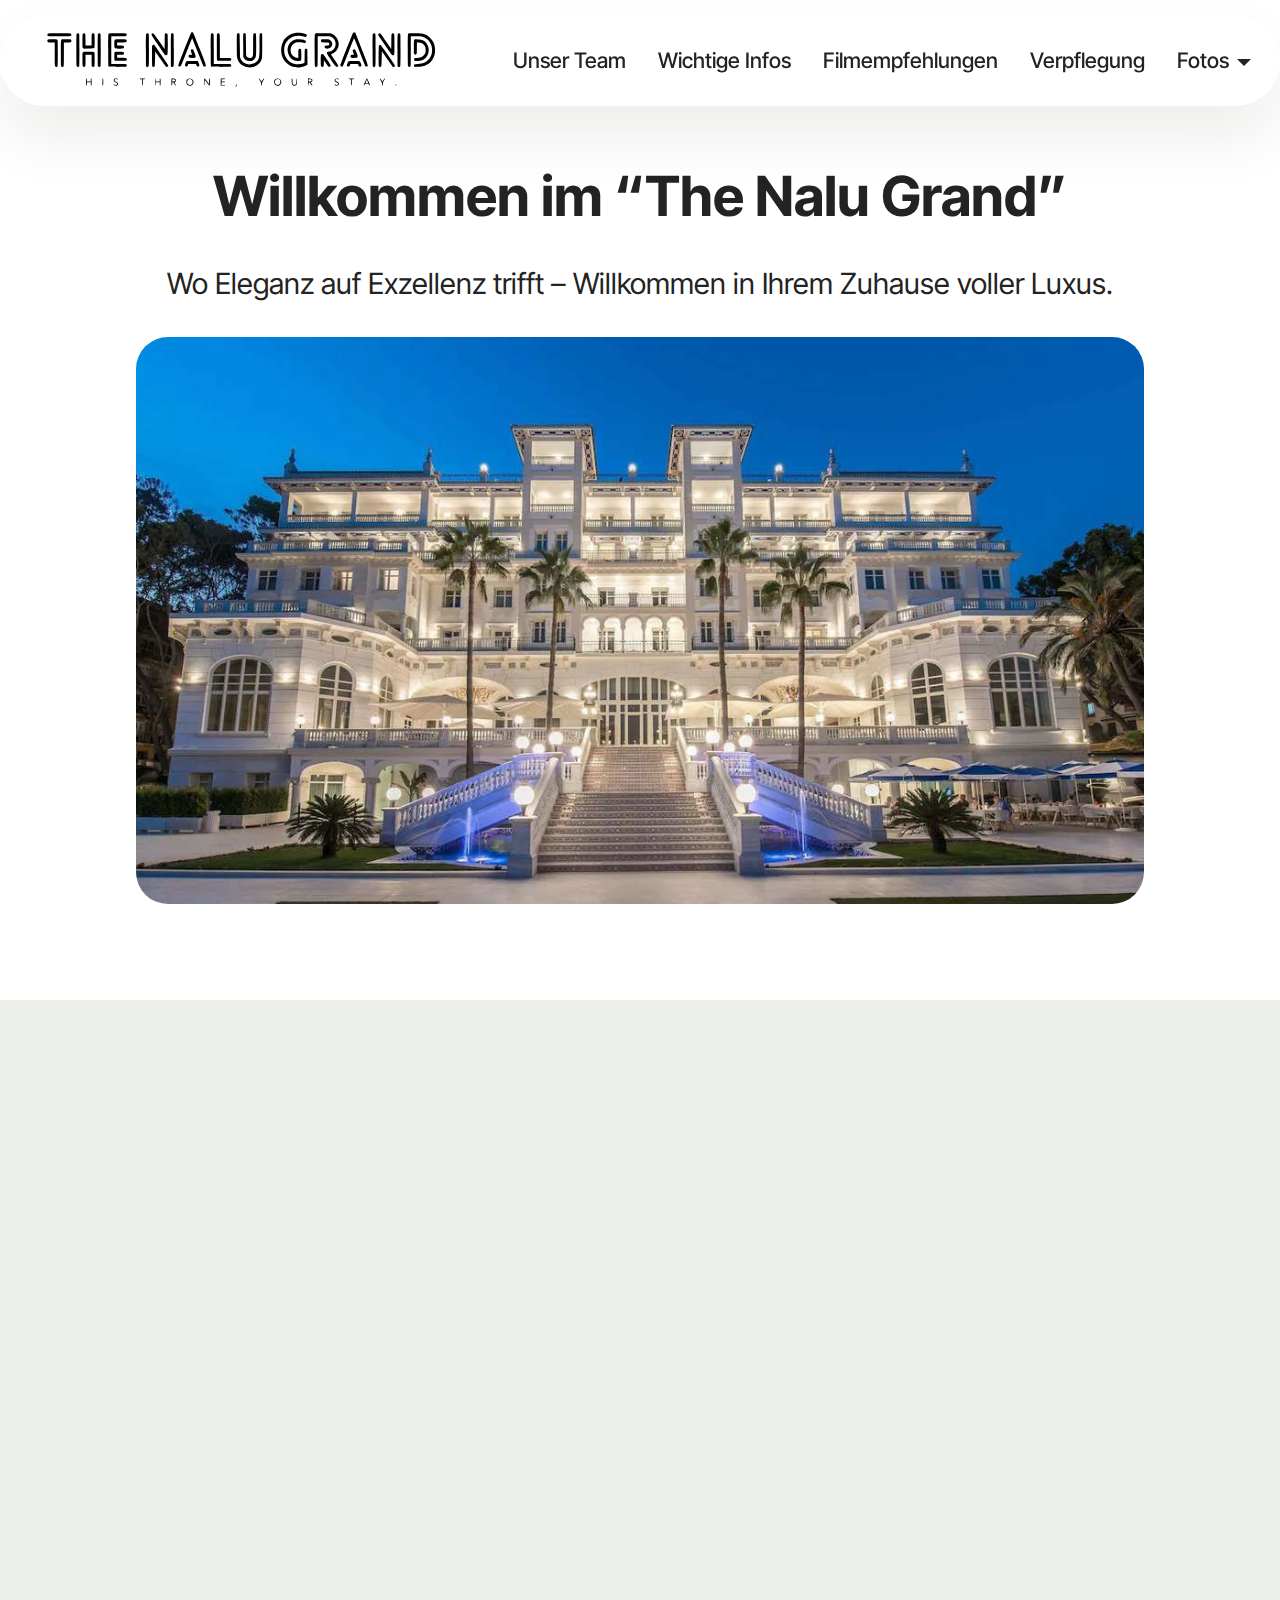
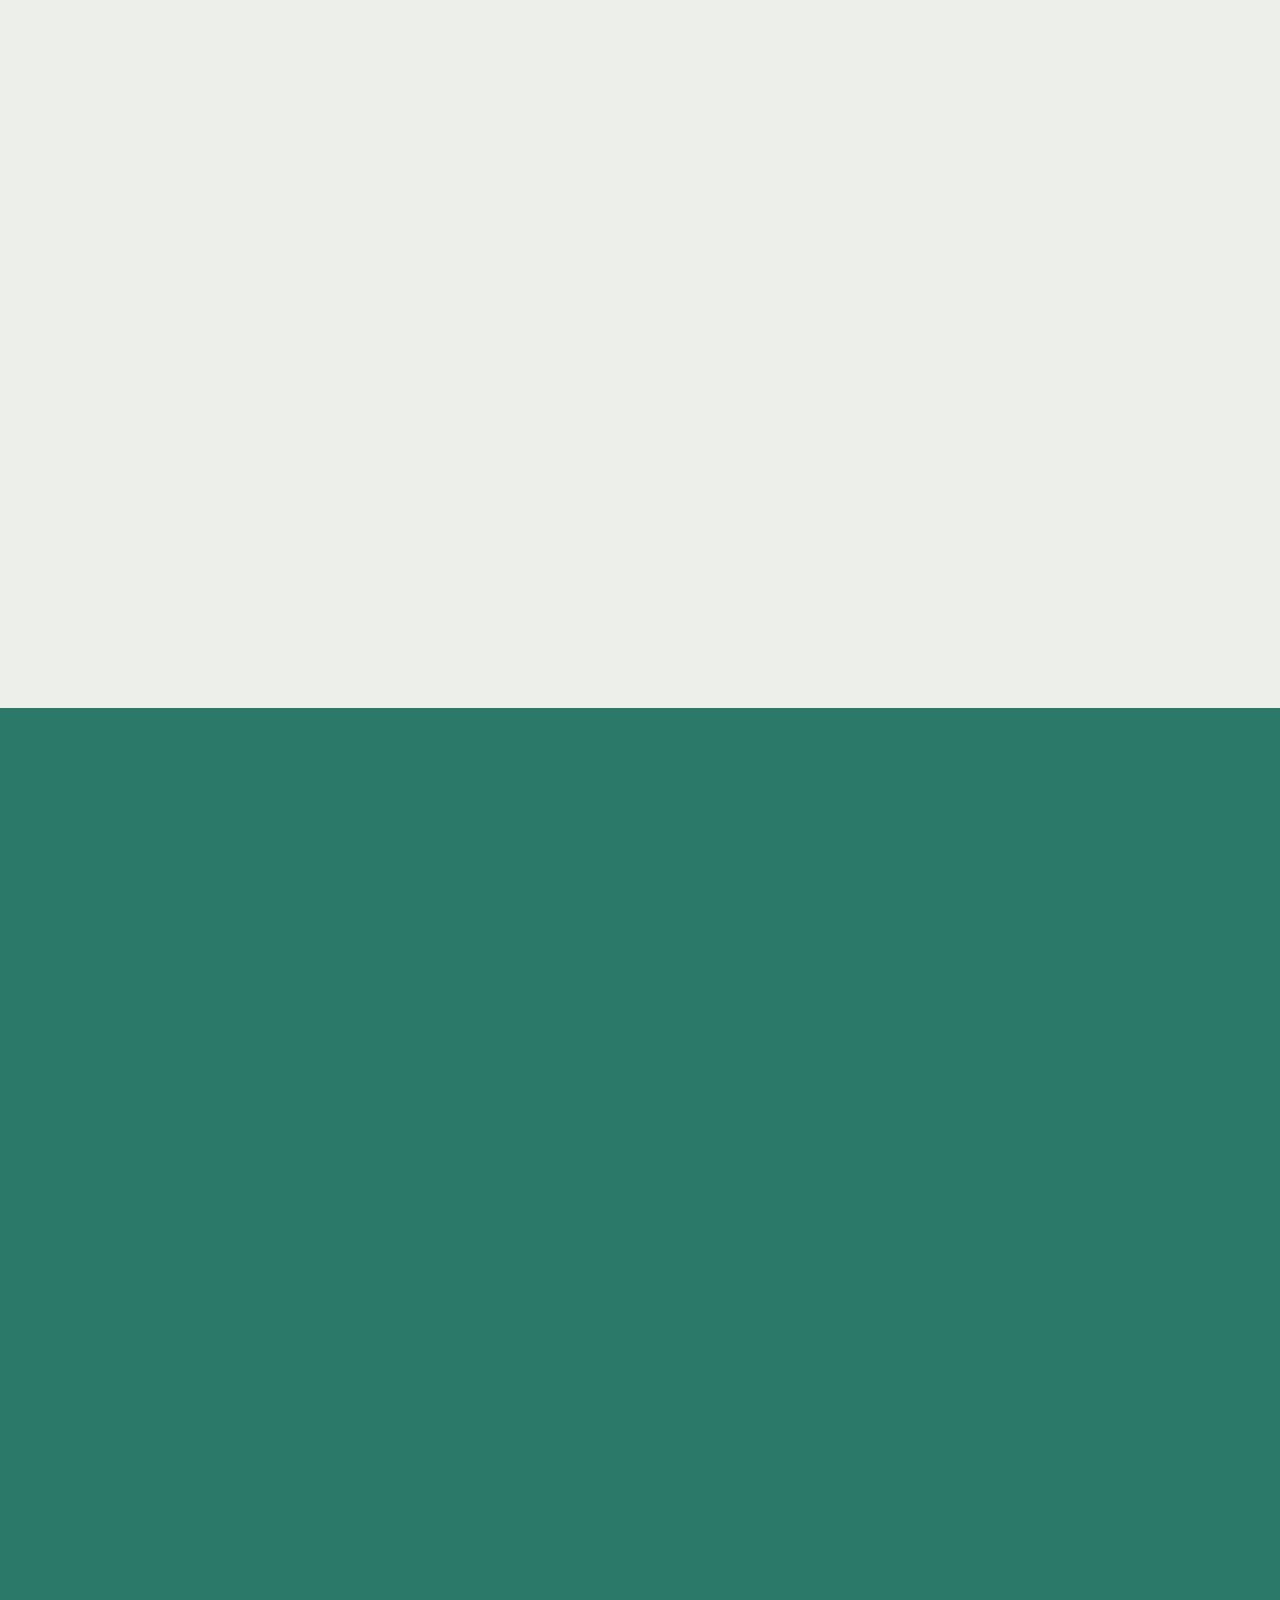
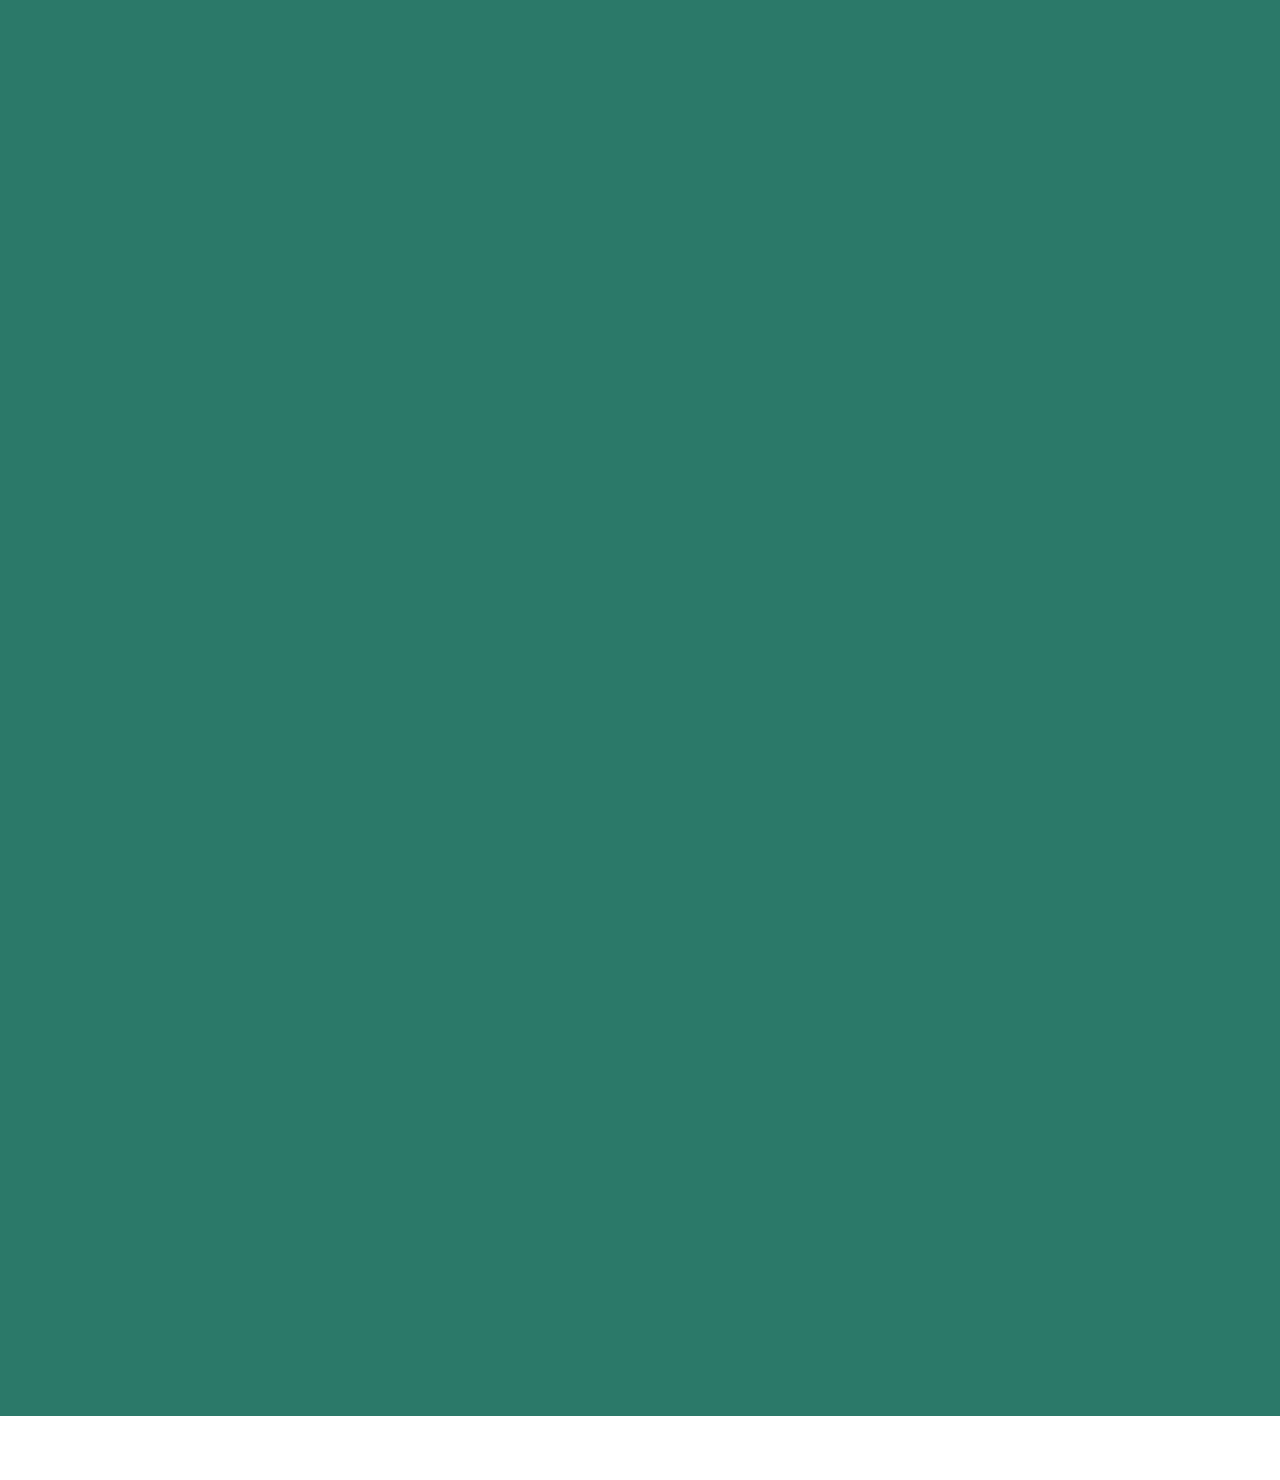
==== commit 81f17da7: "Add files via upload" ====
--- a/index.html
+++ b/index.html
@@ -21,7 +21,7 @@
   <link rel="stylesheet" href="assets/theme/css/style.css">
   <link rel="preload" href="https://fonts.googleapis.com/css?family=Inter+Tight:100,200,300,400,500,600,700,800,900,100i,200i,300i,400i,500i,600i,700i,800i,900i&display=swap" as="style" onload="this.onload=null;this.rel='stylesheet'">
   <noscript><link rel="stylesheet" href="https://fonts.googleapis.com/css?family=Inter+Tight:100,200,300,400,500,600,700,800,900,100i,200i,300i,400i,500i,600i,700i,800i,900i&display=swap"></noscript>
-  <link rel="preload" as="style" href="assets/mobirise/css/mbr-additional.css?v=aurCUA"><link rel="stylesheet" href="assets/mobirise/css/mbr-additional.css?v=aurCUA" type="text/css">
+  <link rel="preload" as="style" href="assets/mobirise/css/mbr-additional.css?v=euX0nS"><link rel="stylesheet" href="assets/mobirise/css/mbr-additional.css?v=euX0nS" type="text/css">
 
   
   
@@ -77,110 +77,6 @@
     </div>
 </section>
 
-<section data-bs-version="5.1" class="countdown1 cid-uC1fBiWtoP" id="countdown1-20">
-    
-    
-    
-    
-    <div class="container">
-        <div class="row justify-content-center">
-            <div class="col-lg-8">
-                <h3 class="mbr-section-title mb-5 align-center mbr-fonts-style display-2">
-                    <strong>Coming Soon</strong>
-                </h3>
-                
-                <div class="countdown-cont align-center mb-5 display-2">
-                    <div title="Days" class="daysCountdown col-xs-3 col-sm-3 col-md-3 display-4"></div>
-                    <div title="Hours" class="hoursCountdown col-xs-3 col-sm-3 col-md-3 display-4"></div>
-                    <div title="Minutes" class="minutesCountdown col-xs-3 col-sm-3 col-md-3 display-4"></div>
-                    <div title="Seconds" class="secondsCountdown col-xs-3 col-sm-3 col-md-3 display-4"></div>
-                    <div class="countdown" data-due-date="2025/03/01"></div>
-                </div>
-                <p class="mbr-text mb-5 align-center mbr-fonts-style display-7">
-                    Follow us online to find out when we launch.
-                </p>
-                <div class="icons-menu row justify-content-center display-7">
-                    
-                    
-                    
-                    
-                <div class="soc-item col-auto">
-                        <a href="https://instagram.com/mobirise" target="_blank" class="social__link">
-                            <span class="mbr-iconfont socicon-instagram socicon"></span>
-                        </a>
-                    </div><div class="soc-item col-auto">
-                        <a href="https://twitter.com/mobirise" target="_blank" class="social__link">
-                            <span class="mbr-iconfont socicon-twitter socicon"></span>
-                        </a>
-                    </div><div class="soc-item col-auto">
-                        <a href="https://facebook.com/Mobirise/" target="_blank" class="social__link">
-                            <span class="mbr-iconfont socicon socicon-facebook"></span>
-                        </a>
-                    </div><div class="soc-item col-auto">
-                        <a href="https://youtube.com/c/mobirise" target="_blank" class="social__link">
-                            <span class="mbr-iconfont socicon socicon-youtube"></span>
-                        </a>
-                    </div></div>
-                
-            </div>
-        </div>
-    </div>
-</section>
-
-<section data-bs-version="5.1" class="form03 cid-uC1fKk6979" id="form03-21">
-    
-
-    
-
-    <div class="container">
-        <div class="row justify-content-center">
-            <div class="col-12 col-lg item-wrapper">
-                <div class="mbr-section-head mb-5">
-                    <h3 class="mbr-section-title mbr-fonts-style align-center mb-0 display-2">
-                        <strong>Contact us</strong>
-                    </h3>
-                    
-                </div>
-                <div class="col-lg-12 mx-auto mbr-form" data-form-type="formoid">
-                    <form action="https://mobirise.eu/" method="POST" class="mbr-form form-with-styler" data-form-title="Form Name"><input type="hidden" name="email" data-form-email="true" value="i8MgGmA7/zHpcgktuXffDqzw4NgwTdFYMUUXXdKwtU/7+INLuIvXWzJIjUu6gBUas2AqPfgjpGHUjcfMVbSrC8BxMDW0Doez9b94kd7X8AwnyC5jBtOhhVvh6U1fen0O">
-                        <div class="row">
-                            <div hidden="hidden" data-form-alert="" class="alert alert-success col-12">Thanks for filling out the form!</div>
-                            <div hidden="hidden" data-form-alert-danger="" class="alert alert-danger col-12">
-                                Oops...! some problem!
-                            </div>
-                        </div>
-                        <div class="dragArea row">
-                            <div class="col-md col-sm-12 form-group mb-3 mb-3" data-for="name">
-                                <input type="text" name="name" placeholder="Name" data-form-field="name" class="form-control" value="" id="name-form03-21">
-                            </div>
-                            <div class="col-md col-sm-12 form-group mb-3 mb-3" data-for="email">
-                                <input type="email" name="email" placeholder="E-mail" data-form-field="email" class="form-control" value="" id="email-form03-21">
-                            </div>
-                            
-                            <div class="col-12 form-group mb-3 mb-3" data-for="textarea">
-                                <textarea name="textarea" placeholder="Message" data-form-field="textarea" class="form-control" id="textarea-form03-21"></textarea>
-                            </div>
-                            <div class="col-lg-12 col-md-12 col-sm-12 align-center mbr-section-btn">
-                                <button type="submit" class="btn btn-primary display-7">
-                                    Send message
-                                </button>
-                            </div>
-                        </div>
-                    </form>
-                </div>
-
-
-            </div>
-            <div class="col-12 col-lg-6">
-                <div class="image-wrapper">
-                    <img class="w-100" src="assets/images/gallery04.jpg" alt="Mobirise Website Builder">
-                </div>
-            </div>
-
-        </div>
-    </div>
-</section>
-
 <section data-bs-version="5.1" class="image3 cid-uBVNkOriP6" id="image3-1z">
     
 
@@ -309,7 +205,7 @@
             </div>
         </div>
     </div>
-</section><section class="display-7" style="padding: 0;align-items: center;justify-content: center;flex-wrap: wrap;    align-content: center;display: flex;position: relative;height: 4rem;"><a href="https://mobiri.se/3126587" style="flex: 1 1;height: 4rem;position: absolute;width: 100%;z-index: 1;"><img alt="" style="height: 4rem;" src="[data-uri]"></a><p style="margin: 0;text-align: center;" class="display-7">&#8204;</p><a style="z-index:1" href="https://mobirise.com/builder/ai-website-generator.html">AI Website Generator</a></section><script src="assets/bootstrap/js/bootstrap.bundle.min.js"></script>  <script src="assets/smoothscroll/smooth-scroll.js"></script>  <script src="assets/ytplayer/index.js"></script>  <script src="assets/dropdown/js/navbar-dropdown.js"></script>  <script src="assets/countdown/countdown.js"></script>  <script src="assets/theme/js/script.js"></script>  <script src="assets/formoid/formoid.min.js"></script>  
+</section><section class="display-7" style="padding: 0;align-items: center;justify-content: center;flex-wrap: wrap;    align-content: center;display: flex;position: relative;height: 4rem;"><a href="https://mobiri.se/3126587" style="flex: 1 1;height: 4rem;position: absolute;width: 100%;z-index: 1;"><img alt="" style="height: 4rem;" src="[data-uri]"></a><p style="margin: 0;text-align: center;" class="display-7">&#8204;</p><a style="z-index:1" href="https://mobirise.com/builder/no-code-website-builder.html">No Code Website Builder</a></section><script src="assets/bootstrap/js/bootstrap.bundle.min.js"></script>  <script src="assets/smoothscroll/smooth-scroll.js"></script>  <script src="assets/ytplayer/index.js"></script>  <script src="assets/dropdown/js/navbar-dropdown.js"></script>  <script src="assets/theme/js/script.js"></script>  
   
   
   <input name="animation" type="hidden">
--- a/assets/mobirise/css/mbr-additional.css
+++ b/assets/mobirise/css/mbr-additional.css
@@ -1348,120 +1348,6 @@
   height: 100%;
   position: absolute;
   top: 0;
-}
-.cid-uC1fBiWtoP {
-  padding-top: 5rem;
-  padding-bottom: 5rem;
-  background-color: #ffffff;
-}
-.cid-uC1fBiWtoP .mbr-fallback-image.disabled {
-  display: none;
-}
-.cid-uC1fBiWtoP .mbr-fallback-image {
-  display: block;
-  background-size: cover;
-  background-position: center center;
-  width: 100%;
-  height: 100%;
-  position: absolute;
-  top: 0;
-}
-.cid-uC1fBiWtoP .soc-item {
-  display: flex;
-  align-items: center;
-  justify-content: center;
-  border-radius: 50%;
-  background-color: #edefeb;
-  margin-right: 0.25rem;
-  margin-left: 0.25rem;
-  margin-bottom: 1rem;
-  padding: 0.5rem;
-  height: 3.5rem;
-  width: 3.5rem;
-}
-.cid-uC1fBiWtoP .number-wrap {
-  color: #9fe870;
-  text-align: center;
-}
-.cid-uC1fBiWtoP .number {
-  color: #9fe870;
-}
-.cid-uC1fBiWtoP .period {
-  display: block;
-}
-.cid-uC1fBiWtoP .dot {
-  display: none;
-}
-@media (max-width: 767px) {
-  .cid-uC1fBiWtoP .period {
-    font-size: 0.8rem;
-  }
-}
-.cid-uC1fBiWtoP .btn {
-  height: 100%;
-  margin: 0;
-}
-.cid-uC1fBiWtoP .mbr-section-btn {
-  margin-bottom: 1.2rem;
-}
-.cid-uC1fBiWtoP .icons-menu .soc-item {
-  padding-left: 8px;
-  padding-right: 8px;
-}
-.cid-uC1fBiWtoP .icons-menu .soc-item a:hover .mbr-iconfont,
-.cid-uC1fBiWtoP .icons-menu .soc-item a:focus .mbr-iconfont {
-  background-color: #9fe870;
-}
-.cid-uC1fBiWtoP .icons-menu .soc-item a .mbr-iconfont {
-  display: flex;
-  border-radius: 50%;
-  text-align: center;
-  color: #163300;
-  background-color: #edefeb;
-  justify-content: center;
-  align-content: center;
-  transition: all 0.3s;
-}
-.cid-uC1fBiWtoP .icons-menu .soc-item a .mbr-iconfont:before {
-  padding: 1.1rem;
-}
-@media (max-width: 767px) {
-  .cid-uC1fBiWtoP .icons-menu .soc-item a .mbr-iconfont:before {
-    padding: 1.2rem;
-  }
-}
-.cid-uC1fKk6979 {
-  padding-top: 6rem;
-  padding-bottom: 6rem;
-  background-color: #edefeb;
-}
-.cid-uC1fKk6979 .row {
-  flex-direction: row-reverse;
-}
-.cid-uC1fKk6979 .justify-content-center {
-  align-items: center;
-}
-.cid-uC1fKk6979 .mbr-section-title {
-  text-align: center;
-}
-.cid-uC1fKk6979 .mbr-text,
-.cid-uC1fKk6979 .mbr-section-btn {
-  text-align: center;
-}
-@media (max-width: 767px) {
-  .cid-uC1fKk6979 .item-wrapper {
-    margin-bottom: 2rem;
-  }
-}
-@media (min-width: 768px) and (max-width: 991px) {
-  .cid-uC1fKk6979 .item-wrapper {
-    margin-bottom: 2rem;
-  }
-}
-@media (min-width: 992px) {
-  .cid-uC1fKk6979 .item-wrapper {
-    padding: 4rem;
-  }
 }
 .cid-uBVNkOriP6 {
   padding-top: 0rem;
--- a/assets/mobirise/css/mbr-additional.css
+++ b/assets/mobirise/css/mbr-additional.css
@@ -1348,120 +1348,6 @@
   height: 100%;
   position: absolute;
   top: 0;
-}
-.cid-uC1fBiWtoP {
-  padding-top: 5rem;
-  padding-bottom: 5rem;
-  background-color: #ffffff;
-}
-.cid-uC1fBiWtoP .mbr-fallback-image.disabled {
-  display: none;
-}
-.cid-uC1fBiWtoP .mbr-fallback-image {
-  display: block;
-  background-size: cover;
-  background-position: center center;
-  width: 100%;
-  height: 100%;
-  position: absolute;
-  top: 0;
-}
-.cid-uC1fBiWtoP .soc-item {
-  display: flex;
-  align-items: center;
-  justify-content: center;
-  border-radius: 50%;
-  background-color: #edefeb;
-  margin-right: 0.25rem;
-  margin-left: 0.25rem;
-  margin-bottom: 1rem;
-  padding: 0.5rem;
-  height: 3.5rem;
-  width: 3.5rem;
-}
-.cid-uC1fBiWtoP .number-wrap {
-  color: #9fe870;
-  text-align: center;
-}
-.cid-uC1fBiWtoP .number {
-  color: #9fe870;
-}
-.cid-uC1fBiWtoP .period {
-  display: block;
-}
-.cid-uC1fBiWtoP .dot {
-  display: none;
-}
-@media (max-width: 767px) {
-  .cid-uC1fBiWtoP .period {
-    font-size: 0.8rem;
-  }
-}
-.cid-uC1fBiWtoP .btn {
-  height: 100%;
-  margin: 0;
-}
-.cid-uC1fBiWtoP .mbr-section-btn {
-  margin-bottom: 1.2rem;
-}
-.cid-uC1fBiWtoP .icons-menu .soc-item {
-  padding-left: 8px;
-  padding-right: 8px;
-}
-.cid-uC1fBiWtoP .icons-menu .soc-item a:hover .mbr-iconfont,
-.cid-uC1fBiWtoP .icons-menu .soc-item a:focus .mbr-iconfont {
-  background-color: #9fe870;
-}
-.cid-uC1fBiWtoP .icons-menu .soc-item a .mbr-iconfont {
-  display: flex;
-  border-radius: 50%;
-  text-align: center;
-  color: #163300;
-  background-color: #edefeb;
-  justify-content: center;
-  align-content: center;
-  transition: all 0.3s;
-}
-.cid-uC1fBiWtoP .icons-menu .soc-item a .mbr-iconfont:before {
-  padding: 1.1rem;
-}
-@media (max-width: 767px) {
-  .cid-uC1fBiWtoP .icons-menu .soc-item a .mbr-iconfont:before {
-    padding: 1.2rem;
-  }
-}
-.cid-uC1fKk6979 {
-  padding-top: 6rem;
-  padding-bottom: 6rem;
-  background-color: #edefeb;
-}
-.cid-uC1fKk6979 .row {
-  flex-direction: row-reverse;
-}
-.cid-uC1fKk6979 .justify-content-center {
-  align-items: center;
-}
-.cid-uC1fKk6979 .mbr-section-title {
-  text-align: center;
-}
-.cid-uC1fKk6979 .mbr-text,
-.cid-uC1fKk6979 .mbr-section-btn {
-  text-align: center;
-}
-@media (max-width: 767px) {
-  .cid-uC1fKk6979 .item-wrapper {
-    margin-bottom: 2rem;
-  }
-}
-@media (min-width: 768px) and (max-width: 991px) {
-  .cid-uC1fKk6979 .item-wrapper {
-    margin-bottom: 2rem;
-  }
-}
-@media (min-width: 992px) {
-  .cid-uC1fKk6979 .item-wrapper {
-    padding: 4rem;
-  }
 }
 .cid-uBVNkOriP6 {
   padding-top: 0rem;
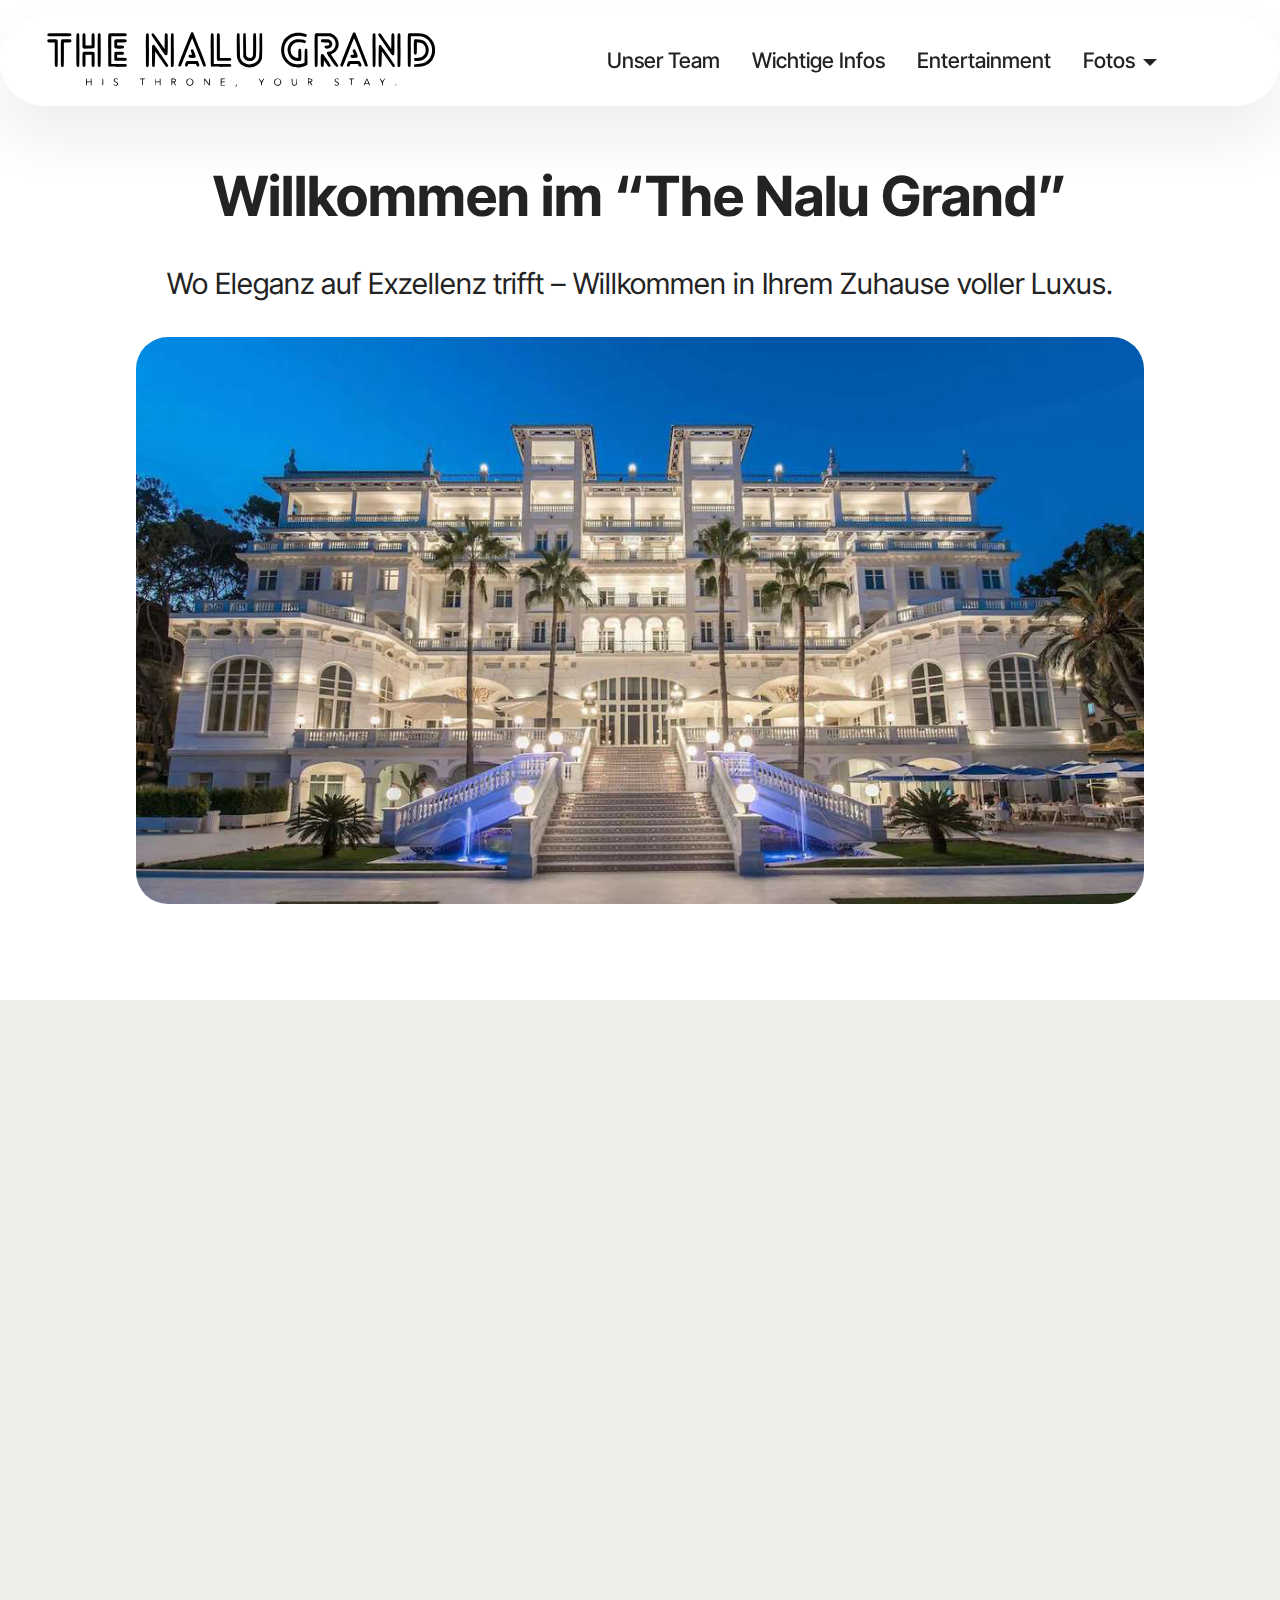
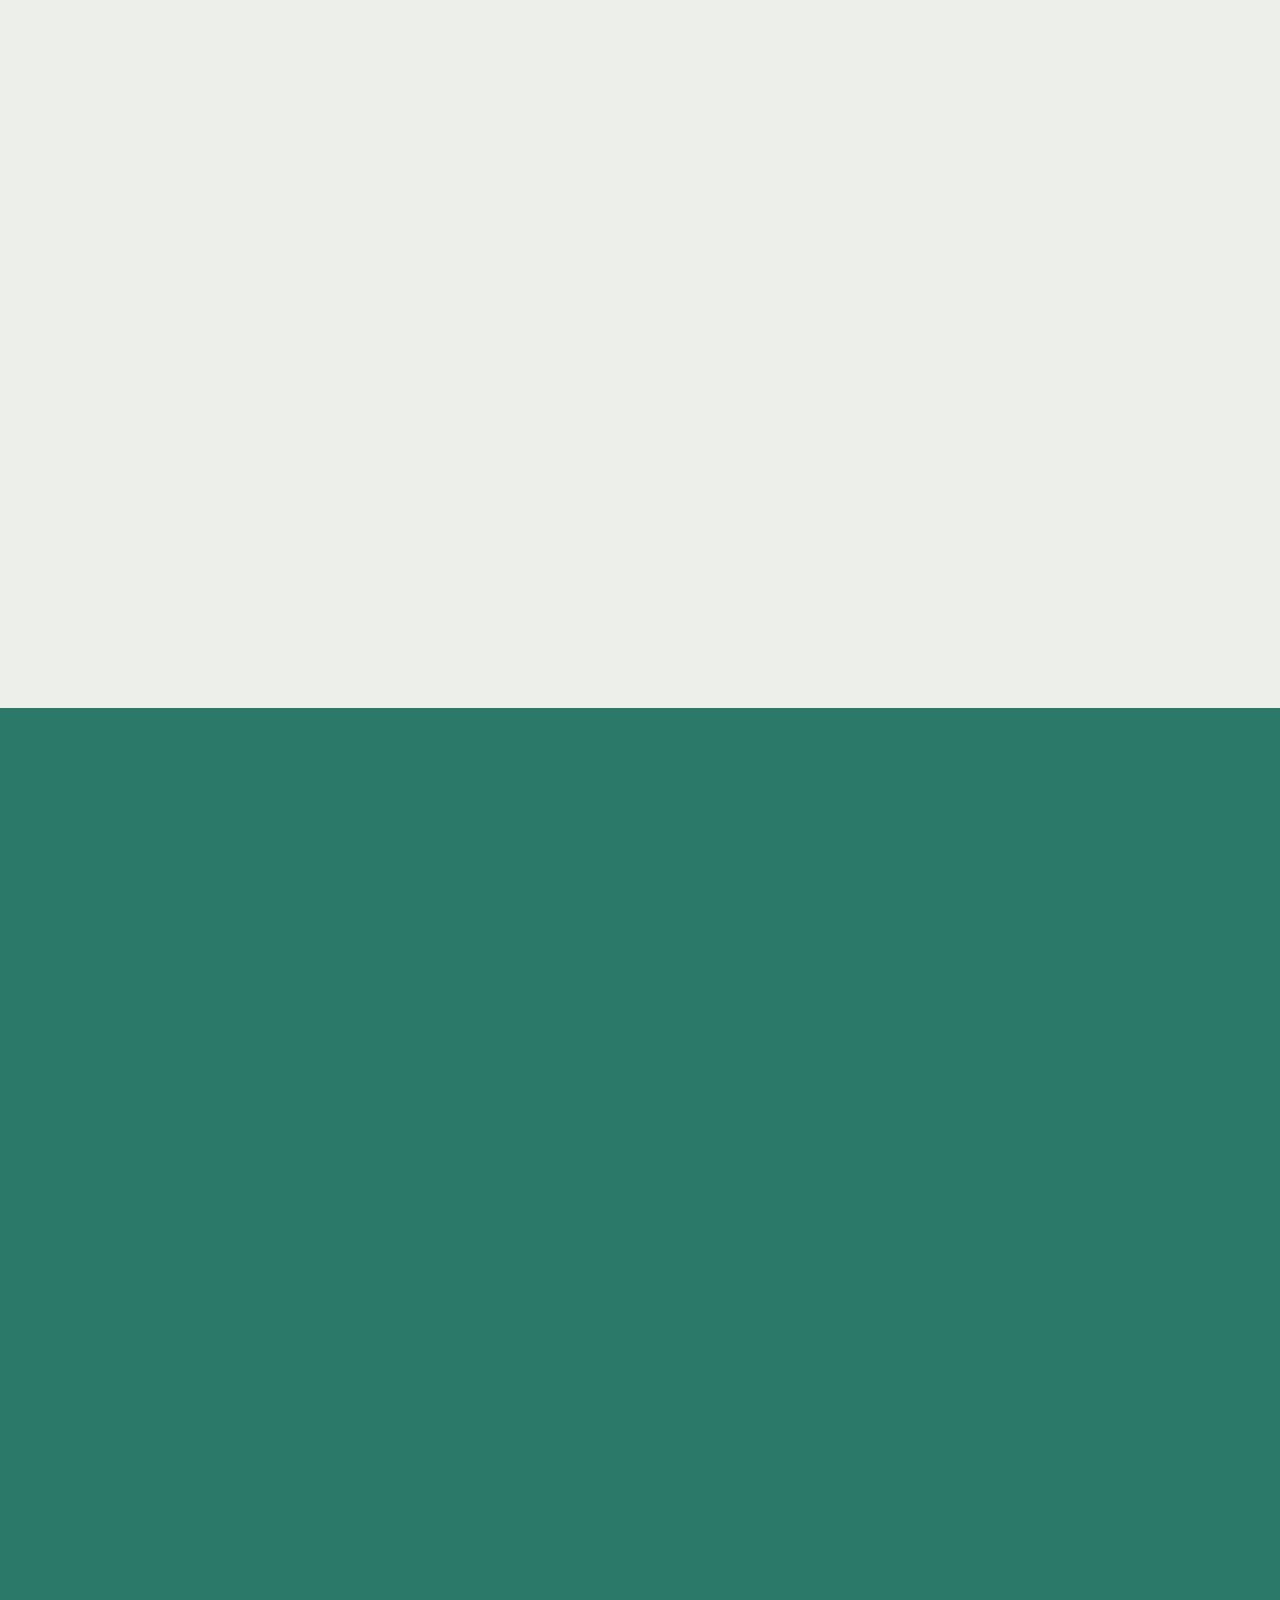
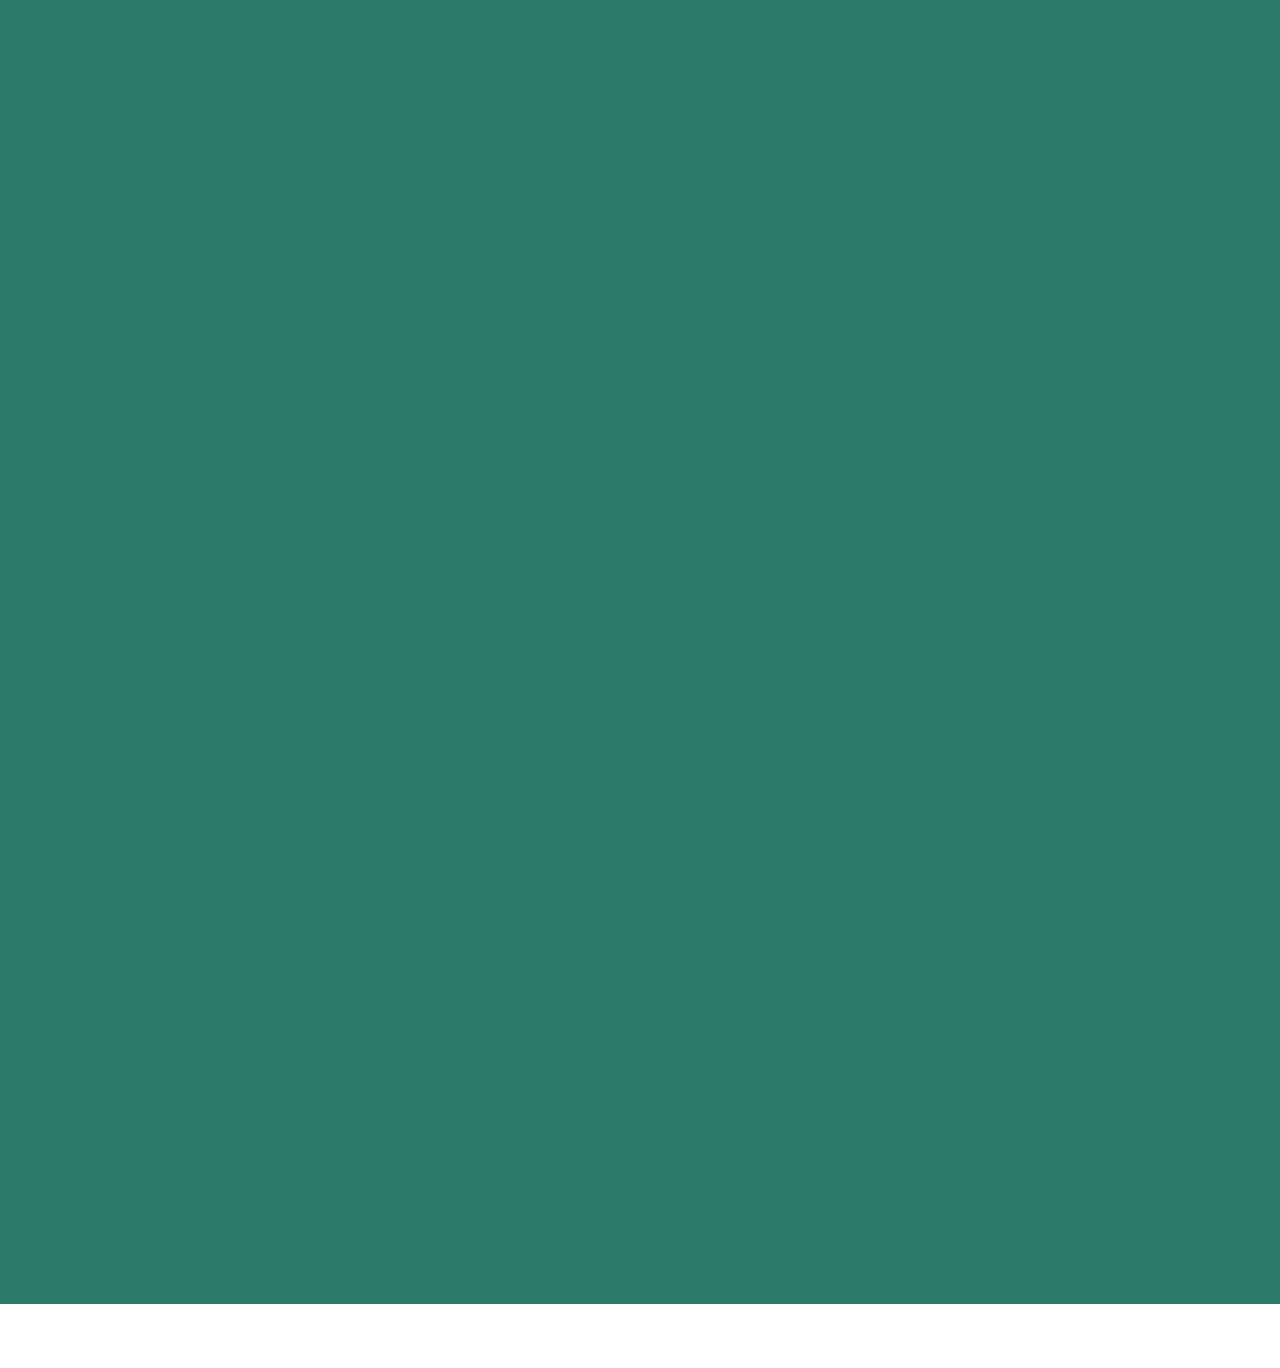
==== commit 91e92017: "Add files via upload" ====
--- a/index.html
+++ b/index.html
@@ -21,7 +21,7 @@
   <link rel="stylesheet" href="assets/theme/css/style.css">
   <link rel="preload" href="https://fonts.googleapis.com/css?family=Inter+Tight:100,200,300,400,500,600,700,800,900,100i,200i,300i,400i,500i,600i,700i,800i,900i&display=swap" as="style" onload="this.onload=null;this.rel='stylesheet'">
   <noscript><link rel="stylesheet" href="https://fonts.googleapis.com/css?family=Inter+Tight:100,200,300,400,500,600,700,800,900,100i,200i,300i,400i,500i,600i,700i,800i,900i&display=swap"></noscript>
-  <link rel="preload" as="style" href="assets/mobirise/css/mbr-additional.css?v=euX0nS"><link rel="stylesheet" href="assets/mobirise/css/mbr-additional.css?v=euX0nS" type="text/css">
+  <link rel="preload" as="style" href="assets/mobirise/css/mbr-additional.css?v=ytXjra"><link rel="stylesheet" href="assets/mobirise/css/mbr-additional.css?v=ytXjra" type="text/css">
 
   
   
@@ -53,7 +53,7 @@
 			<div class="collapse navbar-collapse" id="navbarSupportedContent">
 				<ul class="navbar-nav nav-dropdown nav-right" data-app-modern-menu="true"><li class="nav-item">
 						<a class="nav-link link text-black text-primary display-4" href="index.html#features04-w" aria-expanded="false">Unser Team</a>
-					</li><li class="nav-item"><a class="nav-link link text-black text-primary display-4" href="page1.html">Wichtige Infos</a></li><li class="nav-item"><a class="nav-link link text-black text-primary display-4" href="index.html#features04-w">Filmempfehlungen</a></li><li class="nav-item"><a class="nav-link link text-black text-primary display-4" href="index.html#features04-w">Verpflegung</a></li><li class="nav-item dropdown"><a class="nav-link link text-black text-primary dropdown-toggle show display-4" href="index.html#features04-w" data-toggle="dropdown-submenu" data-bs-toggle="dropdown" data-bs-auto-close="outside" aria-expanded="true">Fotos</a><div class="dropdown-menu show" aria-labelledby="dropdown-930" data-bs-popper="none"><a class="text-black text-primary show dropdown-item display-4" href="page2.html">Nalu's Lifestyle</a><a class="text-black text-primary dropdown-item display-4" href="page3.html">Nalu's Freunde</a></div></li></ul>
+					</li><li class="nav-item"><a class="nav-link link text-black text-primary display-4" href="page1.html">Wichtige Infos</a></li><li class="nav-item"><a class="nav-link link text-black text-primary display-4" href="page4.html">Entertainment</a></li><li class="nav-item dropdown"><a class="nav-link link text-black text-primary dropdown-toggle show display-4" href="index.html#features04-w" data-toggle="dropdown-submenu" data-bs-toggle="dropdown" data-bs-auto-close="outside" aria-expanded="false">Fotos</a><div class="dropdown-menu show" aria-labelledby="dropdown-930" data-bs-popper="none"><a class="text-black text-primary show dropdown-item display-4" href="page2.html">Nalu's Lifestyle</a><a class="text-black text-primary dropdown-item display-4" href="page3.html">Nalu's Freunde</a></div></li></ul>
 				
 				
 			</div>
@@ -205,7 +205,7 @@
             </div>
         </div>
     </div>
-</section><section class="display-7" style="padding: 0;align-items: center;justify-content: center;flex-wrap: wrap;    align-content: center;display: flex;position: relative;height: 4rem;"><a href="https://mobiri.se/3126587" style="flex: 1 1;height: 4rem;position: absolute;width: 100%;z-index: 1;"><img alt="" style="height: 4rem;" src="[data-uri]"></a><p style="margin: 0;text-align: center;" class="display-7">&#8204;</p><a style="z-index:1" href="https://mobirise.com/builder/no-code-website-builder.html">No Code Website Builder</a></section><script src="assets/bootstrap/js/bootstrap.bundle.min.js"></script>  <script src="assets/smoothscroll/smooth-scroll.js"></script>  <script src="assets/ytplayer/index.js"></script>  <script src="assets/dropdown/js/navbar-dropdown.js"></script>  <script src="assets/theme/js/script.js"></script>  
+</section><section class="display-7" style="padding: 0;align-items: center;justify-content: center;flex-wrap: wrap;    align-content: center;display: flex;position: relative;height: 4rem;"><a href="https://mobiri.se/3126587" style="flex: 1 1;height: 4rem;position: absolute;width: 100%;z-index: 1;"><img alt="" style="height: 4rem;" src="[data-uri]"></a><p style="margin: 0;text-align: center;" class="display-7">&#8204;</p><a style="z-index:1" href="https://mobirise.com"> Website Building Software</a></section><script src="assets/bootstrap/js/bootstrap.bundle.min.js"></script>  <script src="assets/smoothscroll/smooth-scroll.js"></script>  <script src="assets/ytplayer/index.js"></script>  <script src="assets/dropdown/js/navbar-dropdown.js"></script>  <script src="assets/theme/js/script.js"></script>  
   
   
   <input name="animation" type="hidden">
--- a/assets/mobirise/css/mbr-additional.css
+++ b/assets/mobirise/css/mbr-additional.css
@@ -4414,3 +4414,726 @@
 .cid-tJS9NNcTLZ .mbr-section-title {
   color: #ffffff;
 }
+.cid-tJS6tZXiPa {
+  z-index: 1000;
+  width: 100%;
+  position: relative;
+}
+.cid-tJS6tZXiPa .dropdown-item:before {
+  font-family: Moririse2 !important;
+  content: "\e966";
+  display: inline-block;
+  width: 0;
+  position: absolute;
+  left: 1rem;
+  top: 0.5rem;
+  margin-right: 0.5rem;
+  line-height: 1;
+  font-size: inherit;
+  vertical-align: middle;
+  text-align: center;
+  overflow: hidden;
+  transform: scale(0, 1);
+  transition: all 0.25s ease-in-out;
+}
+@media (max-width: 767px) {
+  .cid-tJS6tZXiPa .navbar-toggler {
+    transform: scale(0.8);
+  }
+}
+.cid-tJS6tZXiPa .navbar-brand {
+  flex-shrink: 0;
+  align-items: center;
+  margin-right: 0;
+  padding: 10px 0;
+  transition: all 0.3s;
+  word-break: break-word;
+  z-index: 1;
+}
+.cid-tJS6tZXiPa .navbar-brand img {
+  max-width: 100%;
+  max-height: 100%;
+  border-radius: 0px !important;
+}
+.cid-tJS6tZXiPa .navbar-brand .navbar-caption {
+  line-height: inherit !important;
+}
+.cid-tJS6tZXiPa .navbar-brand .navbar-logo a {
+  outline: none;
+}
+.cid-tJS6tZXiPa .navbar-nav {
+  margin: auto;
+  margin-left: 0;
+  margin-left: auto;
+}
+.cid-tJS6tZXiPa .navbar-nav .nav-item {
+  padding: 0 !important;
+  transition: .3s all !important;
+}
+.cid-tJS6tZXiPa .navbar-nav .nav-item .nav-link {
+  padding: 16px !important;
+  margin: 0 !important;
+  border-radius: 1rem !important;
+  transition: .3s all !important;
+}
+.cid-tJS6tZXiPa .navbar-nav .nav-item .nav-link:hover {
+  background-color: rgba(27, 31, 10, 0.06);
+}
+.cid-tJS6tZXiPa .navbar-nav .open .nav-link::after {
+  transform: rotate(180deg);
+}
+@media (min-width: 992px) {
+  .cid-tJS6tZXiPa .navbar-nav .open .nav-link::before {
+    content: "";
+    width: 100%;
+    height: 20px;
+    top: 100%;
+    background: transparent;
+    position: absolute;
+  }
+}
+.cid-tJS6tZXiPa .navbar-nav .dropdown-item {
+  padding: 12px !important;
+  border-radius: 0.5rem !important;
+  margin: 0 8px !important;
+  transition: .3s all !important;
+}
+.cid-tJS6tZXiPa .navbar-nav .dropdown-item:hover {
+  background-color: rgba(27, 31, 10, 0.06);
+}
+@media (min-width: 992px) {
+  .cid-tJS6tZXiPa .navbar-nav {
+    padding-left: 1.5rem;
+  }
+}
+.cid-tJS6tZXiPa .nav-link {
+  width: fit-content;
+  position: relative;
+}
+.cid-tJS6tZXiPa .navbar-logo {
+  padding-left: 2rem;
+  margin: 0 !important;
+}
+@media (max-width: 767px) {
+  .cid-tJS6tZXiPa .navbar-logo {
+    padding-left: 1rem;
+  }
+}
+.cid-tJS6tZXiPa .navbar-caption {
+  padding-left: 1rem;
+  padding-right: .5rem;
+}
+@media (max-width: 767px) {
+  .cid-tJS6tZXiPa .nav-dropdown {
+    padding-bottom: 0.5rem;
+  }
+}
+.cid-tJS6tZXiPa .nav-dropdown .link.dropdown-toggle::after {
+  margin-left: 0.5rem;
+  margin-top: 0.2rem;
+  transition: .3s all;
+}
+.cid-tJS6tZXiPa .container {
+  display: flex;
+  height: 90px;
+  padding: 0.5rem 0.6rem;
+  flex-wrap: nowrap;
+  background: rgba(255, 255, 255, 0.9) !important;
+  left: 0;
+  right: 0;
+  -webkit-box-pack: justify;
+  -ms-flex-pack: justify;
+  justify-content: flex-end;
+  -webkit-box-align: center;
+  -webkit-align-items: center;
+  -ms-flex-align: center;
+  align-items: center;
+  border-radius: 100vw;
+  margin-top: 1rem;
+  background-color: #ffffff;
+  box-shadow: 0 30px 60px 0 rgba(27, 31, 10, 0.08);
+}
+@media (max-width: 992px) {
+  .cid-tJS6tZXiPa .container {
+    padding-right: 2rem;
+  }
+}
+@media (max-width: 767px) {
+  .cid-tJS6tZXiPa .container {
+    width: 95%;
+    height: 56px !important;
+    padding-right: 1rem;
+    margin-top: 0rem;
+  }
+}
+.cid-tJS6tZXiPa .iconfont-wrapper {
+  color: #000000 !important;
+  font-size: 1.5rem;
+  padding-right: 0.5rem;
+}
+.cid-tJS6tZXiPa .dropdown-menu {
+  flex-wrap: wrap;
+  flex-direction: column;
+  max-width: 100%;
+  padding: 12px 4px !important;
+  border-radius: 1.5rem;
+  transition: .3s all !important;
+  min-width: auto;
+  background: #ffffff;
+  background: rgba(255, 255, 255, 0.9) !important;
+}
+.cid-tJS6tZXiPa .nav-item:focus,
+.cid-tJS6tZXiPa .nav-link:focus {
+  outline: none;
+}
+.cid-tJS6tZXiPa .dropdown .dropdown-menu .dropdown-item {
+  width: auto;
+  transition: all 0.25s ease-in-out;
+}
+.cid-tJS6tZXiPa .dropdown .dropdown-menu .dropdown-item::after {
+  right: 0.5rem;
+}
+.cid-tJS6tZXiPa .dropdown .dropdown-menu .dropdown-item .mbr-iconfont {
+  margin-right: 0.5rem;
+  vertical-align: sub;
+}
+.cid-tJS6tZXiPa .dropdown .dropdown-menu .dropdown-item .mbr-iconfont:before {
+  display: inline-block;
+  transform: scale(1, 1);
+  transition: all 0.25s ease-in-out;
+}
+.cid-tJS6tZXiPa .collapsed .dropdown-menu .dropdown-item:before {
+  display: none;
+}
+.cid-tJS6tZXiPa .collapsed .dropdown .dropdown-menu .dropdown-item {
+  padding: 0.235em 1.5em 0.235em 1.5em !important;
+  transition: none;
+  margin: 0 !important;
+}
+.cid-tJS6tZXiPa .navbar {
+  min-height: 90px;
+  transition: all 0.3s;
+  border-bottom: 1px solid transparent;
+  background: transparent !important;
+  padding: 0 !important;
+  border: none !important;
+  box-shadow: none !important;
+  border-radius: 0 !important;
+}
+.cid-tJS6tZXiPa .navbar.opened {
+  transition: all 0.3s;
+}
+.cid-tJS6tZXiPa .navbar .dropdown-item {
+  padding: 0.5rem 1.8rem;
+}
+.cid-tJS6tZXiPa .navbar .navbar-logo img {
+  width: auto;
+}
+.cid-tJS6tZXiPa .navbar .navbar-collapse {
+  z-index: 1;
+  justify-content: flex-end;
+}
+.cid-tJS6tZXiPa .navbar.collapsed {
+  justify-content: center;
+}
+.cid-tJS6tZXiPa .navbar.collapsed .nav-item .nav-link::before {
+  display: none;
+}
+.cid-tJS6tZXiPa .navbar.collapsed.opened .dropdown-menu {
+  top: 0;
+}
+@media (min-width: 992px) {
+  .cid-tJS6tZXiPa .navbar.collapsed.opened:not(.navbar-short) .navbar-collapse {
+    max-height: calc(98.5vh - 4.2rem);
+  }
+}
+.cid-tJS6tZXiPa .navbar.collapsed .dropdown-menu .dropdown-submenu {
+  left: 0 !important;
+}
+.cid-tJS6tZXiPa .navbar.collapsed .dropdown-menu .dropdown-item:after {
+  right: auto;
+}
+.cid-tJS6tZXiPa .navbar.collapsed .dropdown-menu .dropdown-toggle[data-toggle="dropdown-submenu"]:after {
+  margin-left: 0.5rem;
+  margin-top: 0.2rem;
+  border-top: 0.35em solid;
+  border-right: 0.35em solid transparent;
+  border-left: 0.35em solid transparent;
+  border-bottom: 0;
+  top: 41%;
+}
+.cid-tJS6tZXiPa .navbar.collapsed ul.navbar-nav li {
+  margin: auto;
+}
+.cid-tJS6tZXiPa .navbar.collapsed .dropdown-menu .dropdown-item {
+  padding: 0.25rem 1.5rem;
+  text-align: center;
+}
+.cid-tJS6tZXiPa .navbar.collapsed .icons-menu {
+  padding-left: 0;
+  padding-right: 0;
+  padding-top: 0.5rem;
+  padding-bottom: 0.5rem;
+}
+@media (max-width: 767px) {
+  .cid-tJS6tZXiPa .navbar {
+    min-height: 72px;
+  }
+  .cid-tJS6tZXiPa .navbar .navbar-logo img {
+    height: 2rem !important;
+  }
+}
+@media (max-width: 991px) {
+  .cid-tJS6tZXiPa .navbar .nav-item .nav-link::before {
+    display: none;
+  }
+  .cid-tJS6tZXiPa .navbar.opened .dropdown-menu {
+    top: 0;
+  }
+  .cid-tJS6tZXiPa .navbar .dropdown-menu .dropdown-submenu {
+    left: 0 !important;
+  }
+  .cid-tJS6tZXiPa .navbar .dropdown-menu .dropdown-item:after {
+    right: auto;
+  }
+  .cid-tJS6tZXiPa .navbar .dropdown-menu .dropdown-toggle[data-toggle="dropdown-submenu"]:after {
+    margin-left: 0.5rem;
+    margin-top: 0.2rem;
+    border-top: 0.35em solid;
+    border-right: 0.35em solid transparent;
+    border-left: 0.35em solid transparent;
+    border-bottom: 0;
+    top: 40%;
+  }
+  .cid-tJS6tZXiPa .navbar .dropdown-menu .dropdown-item {
+    padding: 0.25rem 1.5rem !important;
+    text-align: center;
+  }
+  .cid-tJS6tZXiPa .navbar .navbar-brand {
+    flex-shrink: initial;
+    flex-basis: auto;
+    word-break: break-word;
+    padding-right: 10px;
+  }
+  .cid-tJS6tZXiPa .navbar .navbar-toggler {
+    flex-basis: auto;
+  }
+  .cid-tJS6tZXiPa .navbar .icons-menu {
+    padding-left: 0;
+    padding-top: 0.5rem;
+    padding-bottom: 0.5rem;
+  }
+}
+.cid-tJS6tZXiPa .navbar.navbar-short .navbar-logo img {
+  height: 2rem;
+}
+.cid-tJS6tZXiPa .dropdown-item.active,
+.cid-tJS6tZXiPa .dropdown-item:active {
+  background-color: transparent;
+}
+.cid-tJS6tZXiPa .navbar-expand-lg .navbar-nav .nav-link {
+  padding: 0;
+}
+.cid-tJS6tZXiPa .nav-dropdown .link.dropdown-toggle {
+  margin-right: 1.667em;
+}
+.cid-tJS6tZXiPa .nav-dropdown .link.dropdown-toggle[aria-expanded="true"] {
+  margin-right: 0;
+  padding: 0.667em 1.667em;
+}
+.cid-tJS6tZXiPa .navbar.navbar-expand-lg .dropdown .dropdown-menu {
+  background: #ffffff;
+}
+.cid-tJS6tZXiPa .navbar.navbar-expand-lg .dropdown .dropdown-menu .dropdown-submenu {
+  margin: 0;
+  left: 105%;
+  transform: none;
+  top: -12px;
+}
+.cid-tJS6tZXiPa .navbar .dropdown.open > .dropdown-menu {
+  display: flex;
+}
+.cid-tJS6tZXiPa ul.navbar-nav {
+  flex-wrap: wrap;
+}
+.cid-tJS6tZXiPa .navbar-buttons {
+  text-align: center;
+  min-width: 140px;
+}
+@media (max-width: 992px) {
+  .cid-tJS6tZXiPa .navbar-buttons {
+    text-align: left;
+  }
+}
+.cid-tJS6tZXiPa button.navbar-toggler {
+  outline: none;
+  width: 31px;
+  height: 20px;
+  cursor: pointer;
+  transition: all 0.2s;
+  position: relative;
+  align-self: center;
+}
+.cid-tJS6tZXiPa button.navbar-toggler .hamburger span {
+  position: absolute;
+  right: 0;
+  width: 30px;
+  height: 2px;
+  border-right: 5px;
+  background-color: #000000;
+}
+.cid-tJS6tZXiPa button.navbar-toggler .hamburger span:nth-child(1) {
+  top: 0;
+  transition: all 0.2s;
+}
+.cid-tJS6tZXiPa button.navbar-toggler .hamburger span:nth-child(2) {
+  top: 8px;
+  transition: all 0.15s;
+}
+.cid-tJS6tZXiPa button.navbar-toggler .hamburger span:nth-child(3) {
+  top: 8px;
+  transition: all 0.15s;
+}
+.cid-tJS6tZXiPa button.navbar-toggler .hamburger span:nth-child(4) {
+  top: 16px;
+  transition: all 0.2s;
+}
+.cid-tJS6tZXiPa nav.opened .hamburger span:nth-child(1) {
+  top: 8px;
+  width: 0;
+  opacity: 0;
+  right: 50%;
+  transition: all 0.2s;
+}
+.cid-tJS6tZXiPa nav.opened .hamburger span:nth-child(2) {
+  transform: rotate(45deg);
+  transition: all 0.25s;
+}
+.cid-tJS6tZXiPa nav.opened .hamburger span:nth-child(3) {
+  transform: rotate(-45deg);
+  transition: all 0.25s;
+}
+.cid-tJS6tZXiPa nav.opened .hamburger span:nth-child(4) {
+  top: 8px;
+  width: 0;
+  opacity: 0;
+  right: 50%;
+  transition: all 0.2s;
+}
+.cid-tJS6tZXiPa .navbar-dropdown {
+  padding: 0 1rem;
+}
+.cid-tJS6tZXiPa a.nav-link {
+  display: flex;
+  align-items: center;
+  justify-content: center;
+}
+.cid-tJS6tZXiPa .icons-menu {
+  flex-wrap: nowrap;
+  display: flex;
+  justify-content: center;
+  padding-left: 1rem;
+  padding-right: 1rem;
+  padding-top: 0.3rem;
+  text-align: center;
+}
+@media (max-width: 992px) {
+  .cid-tJS6tZXiPa .icons-menu {
+    justify-content: flex-start;
+    margin-bottom: .5rem;
+  }
+}
+@media screen and (-ms-high-contrast: active), (-ms-high-contrast: none) {
+  .cid-tJS6tZXiPa .navbar {
+    height: 70px;
+  }
+  .cid-tJS6tZXiPa .navbar.opened {
+    height: auto;
+  }
+  .cid-tJS6tZXiPa .nav-item .nav-link:hover::before {
+    width: 175%;
+    max-width: calc(100% + 2rem);
+    left: -1rem;
+  }
+}
+.cid-tJS6tZXiPa .navbar .dropdown > .dropdown-menu {
+  display: none;
+  width: max-content;
+  max-width: 500px !important;
+  transform: translateX(-50%);
+  top: calc(100% + 20px);
+  left: 50%;
+}
+.cid-tJS6tZXiPa .navbar .dropdown > .dropdown-menu .dropdown-item {
+  line-height: 1 !important;
+}
+.cid-tJS6tZXiPa .navbar .dropdown > .dropdown-menu .dropdown .dropdown-item {
+  align-items: center;
+  display: flex;
+  height: max-content !important;
+  min-height: max-content !important;
+}
+.cid-tJS6tZXiPa .navbar .dropdown > .dropdown-menu .dropdown .dropdown-item::after {
+  display: inline-block;
+  position: static;
+  margin-left: 0.5rem;
+  margin-top: 0;
+  margin-right: 0;
+  margin-bottom: 0;
+  transition: .3s all;
+  transform: rotate(-90deg);
+}
+.cid-tJS6tZXiPa .navbar .dropdown > .dropdown-menu .dropdown.open .dropdown-item::after {
+  transform: rotate(0deg);
+}
+.cid-tJS6tZXiPa .mbr-section-btn {
+  margin: -0.6rem -0.6rem;
+}
+.cid-tJS6tZXiPa .navbar-toggler {
+  margin-left: 12px;
+  margin-right: 8px;
+  order: 1000;
+}
+@media (max-width: 991px) {
+  .cid-tJS6tZXiPa .navbar-brand {
+    margin-right: auto;
+  }
+  .cid-tJS6tZXiPa .navbar-collapse {
+    z-index: -1 !important;
+    position: absolute;
+    top: 110%;
+    left: 0;
+    width: 100%;
+    padding: 1rem;
+    border-radius: 1.5rem;
+    background: #ffffff;
+    opacity: 1;
+    border-color: rgba(255, 255, 255, 0.9) !important;
+    background: rgba(255, 255, 255, 0.9) !important;
+    backdrop-filter: blur(8px);
+  }
+  .cid-tJS6tZXiPa .navbar-nav .nav-item .nav-link::after {
+    margin-left: 10px;
+  }
+  .cid-tJS6tZXiPa .navbar-nav .dropdown-item:hover {
+    background-color: rgba(27, 31, 10, 0.06);
+  }
+  .cid-tJS6tZXiPa .navbar .dropdown > .dropdown-menu {
+    max-width: 100% !important;
+    transform: translateX(0);
+    top: 10px;
+    left: 0;
+    padding: 8px !important;
+    border-radius: 1rem;
+    background-color: rgba(27, 31, 10, 0.04) !important;
+  }
+  .cid-tJS6tZXiPa .navbar .dropdown > .dropdown-menu .dropdown-item {
+    padding: 8px !important;
+    line-height: 1 !important;
+    margin-bottom: 4px !important;
+  }
+  .cid-tJS6tZXiPa .navbar .dropdown > .dropdown-menu .dropdown .dropdown-item {
+    align-items: center;
+    display: flex;
+    height: max-content !important;
+    min-height: max-content !important;
+  }
+  .cid-tJS6tZXiPa .navbar .dropdown > .dropdown-menu .dropdown .dropdown-item::after {
+    display: inline-block;
+    position: static;
+    margin-left: 0.5rem;
+    margin-top: 0;
+    margin-right: 0;
+    margin-bottom: 0;
+    transition: .3s all;
+    transform: rotate(0deg);
+  }
+  .cid-tJS6tZXiPa .navbar .dropdown > .dropdown-menu .dropdown.open .dropdown-item::after {
+    transform: rotate(180deg);
+  }
+  .cid-tJS6tZXiPa .navbar .dropdown > .dropdown-menu .dropdown-submenu {
+    position: static;
+    width: 100%;
+    max-width: 100% !important;
+    transform: translateX(0) !important;
+    top: 0;
+    left: 0;
+    padding: 8px !important;
+    border-radius: 1rem;
+    background-color: rgba(27, 31, 10, 0.04) !important;
+  }
+  .cid-tJS6tZXiPa .navbar .dropdown.open > .dropdown-menu {
+    display: flex !important;
+    flex-direction: column;
+    align-items: flex-start;
+  }
+}
+@media (max-width: 575px) {
+  .cid-tJS6tZXiPa .navbar-collapse {
+    padding: 1rem;
+  }
+}
+.cid-uC4lFxT05y {
+  padding-top: 12rem;
+  padding-bottom: 0rem;
+  background-color: #edefeb;
+}
+.cid-uC4lFxT05y .mbr-fallback-image.disabled {
+  display: none;
+}
+.cid-uC4lFxT05y .mbr-fallback-image {
+  display: block;
+  background-size: cover;
+  background-position: center center;
+  width: 100%;
+  height: 100%;
+  position: absolute;
+  top: 0;
+}
+.cid-uC4lFxT05y .image-wrap img {
+  width: 100%;
+}
+@media (min-width: 992px) {
+  .cid-uC4lFxT05y .image-wrap img {
+    display: block;
+    margin: auto;
+    width: 80%;
+  }
+}
+.cid-uC4lFxT05y .row-links {
+  width: 100%;
+  justify-content: center;
+}
+.cid-uC4lFxT05y .header-menu {
+  margin-top: 2rem;
+  list-style: none;
+  display: flex;
+  justify-content: center;
+  flex-wrap: wrap;
+  padding: 0;
+  margin-bottom: 0;
+}
+.cid-uC4lFxT05y .header-menu li {
+  padding: 0 1rem 1rem 1rem;
+}
+.cid-uC4lFxT05y .header-menu li p {
+  margin: 0;
+}
+.cid-uC4lFxT05y .content-head {
+  max-width: 800px;
+}
+.cid-uC4llCMRaX {
+  padding-top: 6rem;
+  padding-bottom: 0rem;
+  background-color: #ffffff;
+}
+.cid-uC4llCMRaX .mbr-fallback-image.disabled {
+  display: none;
+}
+.cid-uC4llCMRaX .mbr-fallback-image {
+  display: block;
+  background-size: cover;
+  background-position: center center;
+  width: 100%;
+  height: 100%;
+  position: absolute;
+  top: 0;
+}
+.cid-uC4llCMRaX .image-wrap img {
+  width: 100%;
+}
+@media (min-width: 992px) {
+  .cid-uC4llCMRaX .image-wrap img {
+    display: block;
+    margin: auto;
+    width: 80%;
+  }
+}
+.cid-uC4llCMRaX .row-links {
+  width: 100%;
+  justify-content: center;
+}
+.cid-uC4llCMRaX .header-menu {
+  margin-top: 2rem;
+  list-style: none;
+  display: flex;
+  justify-content: center;
+  flex-wrap: wrap;
+  padding: 0;
+  margin-bottom: 0;
+}
+.cid-uC4llCMRaX .header-menu li {
+  padding: 0 1rem 1rem 1rem;
+}
+.cid-uC4llCMRaX .header-menu li p {
+  margin: 0;
+}
+.cid-uC4llCMRaX .content-head {
+  max-width: 800px;
+}
+.cid-tJS9NNcTLZ {
+  padding-top: 0rem;
+  padding-bottom: 5rem;
+  background-color: #2b7a69;
+}
+@media (max-width: 991px) {
+  .cid-tJS9NNcTLZ .container {
+    padding: 0 16px;
+  }
+}
+@media (max-width: 767px) {
+  .cid-tJS9NNcTLZ .container {
+    padding: 0 12px;
+  }
+}
+.cid-tJS9NNcTLZ .social-row {
+  display: flex;
+  justify-content: center;
+  align-items: center;
+  flex-wrap: wrap;
+}
+.cid-tJS9NNcTLZ .social-row .soc-item {
+  margin: 8px;
+}
+.cid-tJS9NNcTLZ .social-row .soc-item a:hover .mbr-iconfont,
+.cid-tJS9NNcTLZ .social-row .soc-item a:focus .mbr-iconfont {
+  background-color: #f7f7f7;
+}
+.cid-tJS9NNcTLZ .social-row .soc-item a .mbr-iconfont {
+  width: 72px;
+  height: 72px;
+  display: flex;
+  align-items: center;
+  justify-content: center;
+  border-radius: 100%;
+  font-size: 32px;
+  background-color: #ffffff;
+  color: #2b7a69;
+  transition: all 0.3s ease-in-out;
+}
+.cid-tJS9NNcTLZ .row-links {
+  width: 100%;
+  justify-content: center;
+}
+.cid-tJS9NNcTLZ .header-menu {
+  list-style: none;
+  display: flex;
+  justify-content: center;
+  flex-wrap: wrap;
+  padding: 0;
+  margin-bottom: 0;
+}
+.cid-tJS9NNcTLZ .header-menu li {
+  padding: 0 1rem 1rem 1rem;
+}
+.cid-tJS9NNcTLZ .header-menu li p {
+  margin: 0;
+}
+.cid-tJS9NNcTLZ .copyright {
+  margin-bottom: 0;
+  color: #ffffff;
+  text-align: center;
+}
+.cid-tJS9NNcTLZ .mbr-section-title {
+  color: #ffffff;
+}
--- a/assets/mobirise/css/mbr-additional.css
+++ b/assets/mobirise/css/mbr-additional.css
@@ -4414,3 +4414,726 @@
 .cid-tJS9NNcTLZ .mbr-section-title {
   color: #ffffff;
 }
+.cid-tJS6tZXiPa {
+  z-index: 1000;
+  width: 100%;
+  position: relative;
+}
+.cid-tJS6tZXiPa .dropdown-item:before {
+  font-family: Moririse2 !important;
+  content: "\e966";
+  display: inline-block;
+  width: 0;
+  position: absolute;
+  left: 1rem;
+  top: 0.5rem;
+  margin-right: 0.5rem;
+  line-height: 1;
+  font-size: inherit;
+  vertical-align: middle;
+  text-align: center;
+  overflow: hidden;
+  transform: scale(0, 1);
+  transition: all 0.25s ease-in-out;
+}
+@media (max-width: 767px) {
+  .cid-tJS6tZXiPa .navbar-toggler {
+    transform: scale(0.8);
+  }
+}
+.cid-tJS6tZXiPa .navbar-brand {
+  flex-shrink: 0;
+  align-items: center;
+  margin-right: 0;
+  padding: 10px 0;
+  transition: all 0.3s;
+  word-break: break-word;
+  z-index: 1;
+}
+.cid-tJS6tZXiPa .navbar-brand img {
+  max-width: 100%;
+  max-height: 100%;
+  border-radius: 0px !important;
+}
+.cid-tJS6tZXiPa .navbar-brand .navbar-caption {
+  line-height: inherit !important;
+}
+.cid-tJS6tZXiPa .navbar-brand .navbar-logo a {
+  outline: none;
+}
+.cid-tJS6tZXiPa .navbar-nav {
+  margin: auto;
+  margin-left: 0;
+  margin-left: auto;
+}
+.cid-tJS6tZXiPa .navbar-nav .nav-item {
+  padding: 0 !important;
+  transition: .3s all !important;
+}
+.cid-tJS6tZXiPa .navbar-nav .nav-item .nav-link {
+  padding: 16px !important;
+  margin: 0 !important;
+  border-radius: 1rem !important;
+  transition: .3s all !important;
+}
+.cid-tJS6tZXiPa .navbar-nav .nav-item .nav-link:hover {
+  background-color: rgba(27, 31, 10, 0.06);
+}
+.cid-tJS6tZXiPa .navbar-nav .open .nav-link::after {
+  transform: rotate(180deg);
+}
+@media (min-width: 992px) {
+  .cid-tJS6tZXiPa .navbar-nav .open .nav-link::before {
+    content: "";
+    width: 100%;
+    height: 20px;
+    top: 100%;
+    background: transparent;
+    position: absolute;
+  }
+}
+.cid-tJS6tZXiPa .navbar-nav .dropdown-item {
+  padding: 12px !important;
+  border-radius: 0.5rem !important;
+  margin: 0 8px !important;
+  transition: .3s all !important;
+}
+.cid-tJS6tZXiPa .navbar-nav .dropdown-item:hover {
+  background-color: rgba(27, 31, 10, 0.06);
+}
+@media (min-width: 992px) {
+  .cid-tJS6tZXiPa .navbar-nav {
+    padding-left: 1.5rem;
+  }
+}
+.cid-tJS6tZXiPa .nav-link {
+  width: fit-content;
+  position: relative;
+}
+.cid-tJS6tZXiPa .navbar-logo {
+  padding-left: 2rem;
+  margin: 0 !important;
+}
+@media (max-width: 767px) {
+  .cid-tJS6tZXiPa .navbar-logo {
+    padding-left: 1rem;
+  }
+}
+.cid-tJS6tZXiPa .navbar-caption {
+  padding-left: 1rem;
+  padding-right: .5rem;
+}
+@media (max-width: 767px) {
+  .cid-tJS6tZXiPa .nav-dropdown {
+    padding-bottom: 0.5rem;
+  }
+}
+.cid-tJS6tZXiPa .nav-dropdown .link.dropdown-toggle::after {
+  margin-left: 0.5rem;
+  margin-top: 0.2rem;
+  transition: .3s all;
+}
+.cid-tJS6tZXiPa .container {
+  display: flex;
+  height: 90px;
+  padding: 0.5rem 0.6rem;
+  flex-wrap: nowrap;
+  background: rgba(255, 255, 255, 0.9) !important;
+  left: 0;
+  right: 0;
+  -webkit-box-pack: justify;
+  -ms-flex-pack: justify;
+  justify-content: flex-end;
+  -webkit-box-align: center;
+  -webkit-align-items: center;
+  -ms-flex-align: center;
+  align-items: center;
+  border-radius: 100vw;
+  margin-top: 1rem;
+  background-color: #ffffff;
+  box-shadow: 0 30px 60px 0 rgba(27, 31, 10, 0.08);
+}
+@media (max-width: 992px) {
+  .cid-tJS6tZXiPa .container {
+    padding-right: 2rem;
+  }
+}
+@media (max-width: 767px) {
+  .cid-tJS6tZXiPa .container {
+    width: 95%;
+    height: 56px !important;
+    padding-right: 1rem;
+    margin-top: 0rem;
+  }
+}
+.cid-tJS6tZXiPa .iconfont-wrapper {
+  color: #000000 !important;
+  font-size: 1.5rem;
+  padding-right: 0.5rem;
+}
+.cid-tJS6tZXiPa .dropdown-menu {
+  flex-wrap: wrap;
+  flex-direction: column;
+  max-width: 100%;
+  padding: 12px 4px !important;
+  border-radius: 1.5rem;
+  transition: .3s all !important;
+  min-width: auto;
+  background: #ffffff;
+  background: rgba(255, 255, 255, 0.9) !important;
+}
+.cid-tJS6tZXiPa .nav-item:focus,
+.cid-tJS6tZXiPa .nav-link:focus {
+  outline: none;
+}
+.cid-tJS6tZXiPa .dropdown .dropdown-menu .dropdown-item {
+  width: auto;
+  transition: all 0.25s ease-in-out;
+}
+.cid-tJS6tZXiPa .dropdown .dropdown-menu .dropdown-item::after {
+  right: 0.5rem;
+}
+.cid-tJS6tZXiPa .dropdown .dropdown-menu .dropdown-item .mbr-iconfont {
+  margin-right: 0.5rem;
+  vertical-align: sub;
+}
+.cid-tJS6tZXiPa .dropdown .dropdown-menu .dropdown-item .mbr-iconfont:before {
+  display: inline-block;
+  transform: scale(1, 1);
+  transition: all 0.25s ease-in-out;
+}
+.cid-tJS6tZXiPa .collapsed .dropdown-menu .dropdown-item:before {
+  display: none;
+}
+.cid-tJS6tZXiPa .collapsed .dropdown .dropdown-menu .dropdown-item {
+  padding: 0.235em 1.5em 0.235em 1.5em !important;
+  transition: none;
+  margin: 0 !important;
+}
+.cid-tJS6tZXiPa .navbar {
+  min-height: 90px;
+  transition: all 0.3s;
+  border-bottom: 1px solid transparent;
+  background: transparent !important;
+  padding: 0 !important;
+  border: none !important;
+  box-shadow: none !important;
+  border-radius: 0 !important;
+}
+.cid-tJS6tZXiPa .navbar.opened {
+  transition: all 0.3s;
+}
+.cid-tJS6tZXiPa .navbar .dropdown-item {
+  padding: 0.5rem 1.8rem;
+}
+.cid-tJS6tZXiPa .navbar .navbar-logo img {
+  width: auto;
+}
+.cid-tJS6tZXiPa .navbar .navbar-collapse {
+  z-index: 1;
+  justify-content: flex-end;
+}
+.cid-tJS6tZXiPa .navbar.collapsed {
+  justify-content: center;
+}
+.cid-tJS6tZXiPa .navbar.collapsed .nav-item .nav-link::before {
+  display: none;
+}
+.cid-tJS6tZXiPa .navbar.collapsed.opened .dropdown-menu {
+  top: 0;
+}
+@media (min-width: 992px) {
+  .cid-tJS6tZXiPa .navbar.collapsed.opened:not(.navbar-short) .navbar-collapse {
+    max-height: calc(98.5vh - 4.2rem);
+  }
+}
+.cid-tJS6tZXiPa .navbar.collapsed .dropdown-menu .dropdown-submenu {
+  left: 0 !important;
+}
+.cid-tJS6tZXiPa .navbar.collapsed .dropdown-menu .dropdown-item:after {
+  right: auto;
+}
+.cid-tJS6tZXiPa .navbar.collapsed .dropdown-menu .dropdown-toggle[data-toggle="dropdown-submenu"]:after {
+  margin-left: 0.5rem;
+  margin-top: 0.2rem;
+  border-top: 0.35em solid;
+  border-right: 0.35em solid transparent;
+  border-left: 0.35em solid transparent;
+  border-bottom: 0;
+  top: 41%;
+}
+.cid-tJS6tZXiPa .navbar.collapsed ul.navbar-nav li {
+  margin: auto;
+}
+.cid-tJS6tZXiPa .navbar.collapsed .dropdown-menu .dropdown-item {
+  padding: 0.25rem 1.5rem;
+  text-align: center;
+}
+.cid-tJS6tZXiPa .navbar.collapsed .icons-menu {
+  padding-left: 0;
+  padding-right: 0;
+  padding-top: 0.5rem;
+  padding-bottom: 0.5rem;
+}
+@media (max-width: 767px) {
+  .cid-tJS6tZXiPa .navbar {
+    min-height: 72px;
+  }
+  .cid-tJS6tZXiPa .navbar .navbar-logo img {
+    height: 2rem !important;
+  }
+}
+@media (max-width: 991px) {
+  .cid-tJS6tZXiPa .navbar .nav-item .nav-link::before {
+    display: none;
+  }
+  .cid-tJS6tZXiPa .navbar.opened .dropdown-menu {
+    top: 0;
+  }
+  .cid-tJS6tZXiPa .navbar .dropdown-menu .dropdown-submenu {
+    left: 0 !important;
+  }
+  .cid-tJS6tZXiPa .navbar .dropdown-menu .dropdown-item:after {
+    right: auto;
+  }
+  .cid-tJS6tZXiPa .navbar .dropdown-menu .dropdown-toggle[data-toggle="dropdown-submenu"]:after {
+    margin-left: 0.5rem;
+    margin-top: 0.2rem;
+    border-top: 0.35em solid;
+    border-right: 0.35em solid transparent;
+    border-left: 0.35em solid transparent;
+    border-bottom: 0;
+    top: 40%;
+  }
+  .cid-tJS6tZXiPa .navbar .dropdown-menu .dropdown-item {
+    padding: 0.25rem 1.5rem !important;
+    text-align: center;
+  }
+  .cid-tJS6tZXiPa .navbar .navbar-brand {
+    flex-shrink: initial;
+    flex-basis: auto;
+    word-break: break-word;
+    padding-right: 10px;
+  }
+  .cid-tJS6tZXiPa .navbar .navbar-toggler {
+    flex-basis: auto;
+  }
+  .cid-tJS6tZXiPa .navbar .icons-menu {
+    padding-left: 0;
+    padding-top: 0.5rem;
+    padding-bottom: 0.5rem;
+  }
+}
+.cid-tJS6tZXiPa .navbar.navbar-short .navbar-logo img {
+  height: 2rem;
+}
+.cid-tJS6tZXiPa .dropdown-item.active,
+.cid-tJS6tZXiPa .dropdown-item:active {
+  background-color: transparent;
+}
+.cid-tJS6tZXiPa .navbar-expand-lg .navbar-nav .nav-link {
+  padding: 0;
+}
+.cid-tJS6tZXiPa .nav-dropdown .link.dropdown-toggle {
+  margin-right: 1.667em;
+}
+.cid-tJS6tZXiPa .nav-dropdown .link.dropdown-toggle[aria-expanded="true"] {
+  margin-right: 0;
+  padding: 0.667em 1.667em;
+}
+.cid-tJS6tZXiPa .navbar.navbar-expand-lg .dropdown .dropdown-menu {
+  background: #ffffff;
+}
+.cid-tJS6tZXiPa .navbar.navbar-expand-lg .dropdown .dropdown-menu .dropdown-submenu {
+  margin: 0;
+  left: 105%;
+  transform: none;
+  top: -12px;
+}
+.cid-tJS6tZXiPa .navbar .dropdown.open > .dropdown-menu {
+  display: flex;
+}
+.cid-tJS6tZXiPa ul.navbar-nav {
+  flex-wrap: wrap;
+}
+.cid-tJS6tZXiPa .navbar-buttons {
+  text-align: center;
+  min-width: 140px;
+}
+@media (max-width: 992px) {
+  .cid-tJS6tZXiPa .navbar-buttons {
+    text-align: left;
+  }
+}
+.cid-tJS6tZXiPa button.navbar-toggler {
+  outline: none;
+  width: 31px;
+  height: 20px;
+  cursor: pointer;
+  transition: all 0.2s;
+  position: relative;
+  align-self: center;
+}
+.cid-tJS6tZXiPa button.navbar-toggler .hamburger span {
+  position: absolute;
+  right: 0;
+  width: 30px;
+  height: 2px;
+  border-right: 5px;
+  background-color: #000000;
+}
+.cid-tJS6tZXiPa button.navbar-toggler .hamburger span:nth-child(1) {
+  top: 0;
+  transition: all 0.2s;
+}
+.cid-tJS6tZXiPa button.navbar-toggler .hamburger span:nth-child(2) {
+  top: 8px;
+  transition: all 0.15s;
+}
+.cid-tJS6tZXiPa button.navbar-toggler .hamburger span:nth-child(3) {
+  top: 8px;
+  transition: all 0.15s;
+}
+.cid-tJS6tZXiPa button.navbar-toggler .hamburger span:nth-child(4) {
+  top: 16px;
+  transition: all 0.2s;
+}
+.cid-tJS6tZXiPa nav.opened .hamburger span:nth-child(1) {
+  top: 8px;
+  width: 0;
+  opacity: 0;
+  right: 50%;
+  transition: all 0.2s;
+}
+.cid-tJS6tZXiPa nav.opened .hamburger span:nth-child(2) {
+  transform: rotate(45deg);
+  transition: all 0.25s;
+}
+.cid-tJS6tZXiPa nav.opened .hamburger span:nth-child(3) {
+  transform: rotate(-45deg);
+  transition: all 0.25s;
+}
+.cid-tJS6tZXiPa nav.opened .hamburger span:nth-child(4) {
+  top: 8px;
+  width: 0;
+  opacity: 0;
+  right: 50%;
+  transition: all 0.2s;
+}
+.cid-tJS6tZXiPa .navbar-dropdown {
+  padding: 0 1rem;
+}
+.cid-tJS6tZXiPa a.nav-link {
+  display: flex;
+  align-items: center;
+  justify-content: center;
+}
+.cid-tJS6tZXiPa .icons-menu {
+  flex-wrap: nowrap;
+  display: flex;
+  justify-content: center;
+  padding-left: 1rem;
+  padding-right: 1rem;
+  padding-top: 0.3rem;
+  text-align: center;
+}
+@media (max-width: 992px) {
+  .cid-tJS6tZXiPa .icons-menu {
+    justify-content: flex-start;
+    margin-bottom: .5rem;
+  }
+}
+@media screen and (-ms-high-contrast: active), (-ms-high-contrast: none) {
+  .cid-tJS6tZXiPa .navbar {
+    height: 70px;
+  }
+  .cid-tJS6tZXiPa .navbar.opened {
+    height: auto;
+  }
+  .cid-tJS6tZXiPa .nav-item .nav-link:hover::before {
+    width: 175%;
+    max-width: calc(100% + 2rem);
+    left: -1rem;
+  }
+}
+.cid-tJS6tZXiPa .navbar .dropdown > .dropdown-menu {
+  display: none;
+  width: max-content;
+  max-width: 500px !important;
+  transform: translateX(-50%);
+  top: calc(100% + 20px);
+  left: 50%;
+}
+.cid-tJS6tZXiPa .navbar .dropdown > .dropdown-menu .dropdown-item {
+  line-height: 1 !important;
+}
+.cid-tJS6tZXiPa .navbar .dropdown > .dropdown-menu .dropdown .dropdown-item {
+  align-items: center;
+  display: flex;
+  height: max-content !important;
+  min-height: max-content !important;
+}
+.cid-tJS6tZXiPa .navbar .dropdown > .dropdown-menu .dropdown .dropdown-item::after {
+  display: inline-block;
+  position: static;
+  margin-left: 0.5rem;
+  margin-top: 0;
+  margin-right: 0;
+  margin-bottom: 0;
+  transition: .3s all;
+  transform: rotate(-90deg);
+}
+.cid-tJS6tZXiPa .navbar .dropdown > .dropdown-menu .dropdown.open .dropdown-item::after {
+  transform: rotate(0deg);
+}
+.cid-tJS6tZXiPa .mbr-section-btn {
+  margin: -0.6rem -0.6rem;
+}
+.cid-tJS6tZXiPa .navbar-toggler {
+  margin-left: 12px;
+  margin-right: 8px;
+  order: 1000;
+}
+@media (max-width: 991px) {
+  .cid-tJS6tZXiPa .navbar-brand {
+    margin-right: auto;
+  }
+  .cid-tJS6tZXiPa .navbar-collapse {
+    z-index: -1 !important;
+    position: absolute;
+    top: 110%;
+    left: 0;
+    width: 100%;
+    padding: 1rem;
+    border-radius: 1.5rem;
+    background: #ffffff;
+    opacity: 1;
+    border-color: rgba(255, 255, 255, 0.9) !important;
+    background: rgba(255, 255, 255, 0.9) !important;
+    backdrop-filter: blur(8px);
+  }
+  .cid-tJS6tZXiPa .navbar-nav .nav-item .nav-link::after {
+    margin-left: 10px;
+  }
+  .cid-tJS6tZXiPa .navbar-nav .dropdown-item:hover {
+    background-color: rgba(27, 31, 10, 0.06);
+  }
+  .cid-tJS6tZXiPa .navbar .dropdown > .dropdown-menu {
+    max-width: 100% !important;
+    transform: translateX(0);
+    top: 10px;
+    left: 0;
+    padding: 8px !important;
+    border-radius: 1rem;
+    background-color: rgba(27, 31, 10, 0.04) !important;
+  }
+  .cid-tJS6tZXiPa .navbar .dropdown > .dropdown-menu .dropdown-item {
+    padding: 8px !important;
+    line-height: 1 !important;
+    margin-bottom: 4px !important;
+  }
+  .cid-tJS6tZXiPa .navbar .dropdown > .dropdown-menu .dropdown .dropdown-item {
+    align-items: center;
+    display: flex;
+    height: max-content !important;
+    min-height: max-content !important;
+  }
+  .cid-tJS6tZXiPa .navbar .dropdown > .dropdown-menu .dropdown .dropdown-item::after {
+    display: inline-block;
+    position: static;
+    margin-left: 0.5rem;
+    margin-top: 0;
+    margin-right: 0;
+    margin-bottom: 0;
+    transition: .3s all;
+    transform: rotate(0deg);
+  }
+  .cid-tJS6tZXiPa .navbar .dropdown > .dropdown-menu .dropdown.open .dropdown-item::after {
+    transform: rotate(180deg);
+  }
+  .cid-tJS6tZXiPa .navbar .dropdown > .dropdown-menu .dropdown-submenu {
+    position: static;
+    width: 100%;
+    max-width: 100% !important;
+    transform: translateX(0) !important;
+    top: 0;
+    left: 0;
+    padding: 8px !important;
+    border-radius: 1rem;
+    background-color: rgba(27, 31, 10, 0.04) !important;
+  }
+  .cid-tJS6tZXiPa .navbar .dropdown.open > .dropdown-menu {
+    display: flex !important;
+    flex-direction: column;
+    align-items: flex-start;
+  }
+}
+@media (max-width: 575px) {
+  .cid-tJS6tZXiPa .navbar-collapse {
+    padding: 1rem;
+  }
+}
+.cid-uC4lFxT05y {
+  padding-top: 12rem;
+  padding-bottom: 0rem;
+  background-color: #edefeb;
+}
+.cid-uC4lFxT05y .mbr-fallback-image.disabled {
+  display: none;
+}
+.cid-uC4lFxT05y .mbr-fallback-image {
+  display: block;
+  background-size: cover;
+  background-position: center center;
+  width: 100%;
+  height: 100%;
+  position: absolute;
+  top: 0;
+}
+.cid-uC4lFxT05y .image-wrap img {
+  width: 100%;
+}
+@media (min-width: 992px) {
+  .cid-uC4lFxT05y .image-wrap img {
+    display: block;
+    margin: auto;
+    width: 80%;
+  }
+}
+.cid-uC4lFxT05y .row-links {
+  width: 100%;
+  justify-content: center;
+}
+.cid-uC4lFxT05y .header-menu {
+  margin-top: 2rem;
+  list-style: none;
+  display: flex;
+  justify-content: center;
+  flex-wrap: wrap;
+  padding: 0;
+  margin-bottom: 0;
+}
+.cid-uC4lFxT05y .header-menu li {
+  padding: 0 1rem 1rem 1rem;
+}
+.cid-uC4lFxT05y .header-menu li p {
+  margin: 0;
+}
+.cid-uC4lFxT05y .content-head {
+  max-width: 800px;
+}
+.cid-uC4llCMRaX {
+  padding-top: 6rem;
+  padding-bottom: 0rem;
+  background-color: #ffffff;
+}
+.cid-uC4llCMRaX .mbr-fallback-image.disabled {
+  display: none;
+}
+.cid-uC4llCMRaX .mbr-fallback-image {
+  display: block;
+  background-size: cover;
+  background-position: center center;
+  width: 100%;
+  height: 100%;
+  position: absolute;
+  top: 0;
+}
+.cid-uC4llCMRaX .image-wrap img {
+  width: 100%;
+}
+@media (min-width: 992px) {
+  .cid-uC4llCMRaX .image-wrap img {
+    display: block;
+    margin: auto;
+    width: 80%;
+  }
+}
+.cid-uC4llCMRaX .row-links {
+  width: 100%;
+  justify-content: center;
+}
+.cid-uC4llCMRaX .header-menu {
+  margin-top: 2rem;
+  list-style: none;
+  display: flex;
+  justify-content: center;
+  flex-wrap: wrap;
+  padding: 0;
+  margin-bottom: 0;
+}
+.cid-uC4llCMRaX .header-menu li {
+  padding: 0 1rem 1rem 1rem;
+}
+.cid-uC4llCMRaX .header-menu li p {
+  margin: 0;
+}
+.cid-uC4llCMRaX .content-head {
+  max-width: 800px;
+}
+.cid-tJS9NNcTLZ {
+  padding-top: 0rem;
+  padding-bottom: 5rem;
+  background-color: #2b7a69;
+}
+@media (max-width: 991px) {
+  .cid-tJS9NNcTLZ .container {
+    padding: 0 16px;
+  }
+}
+@media (max-width: 767px) {
+  .cid-tJS9NNcTLZ .container {
+    padding: 0 12px;
+  }
+}
+.cid-tJS9NNcTLZ .social-row {
+  display: flex;
+  justify-content: center;
+  align-items: center;
+  flex-wrap: wrap;
+}
+.cid-tJS9NNcTLZ .social-row .soc-item {
+  margin: 8px;
+}
+.cid-tJS9NNcTLZ .social-row .soc-item a:hover .mbr-iconfont,
+.cid-tJS9NNcTLZ .social-row .soc-item a:focus .mbr-iconfont {
+  background-color: #f7f7f7;
+}
+.cid-tJS9NNcTLZ .social-row .soc-item a .mbr-iconfont {
+  width: 72px;
+  height: 72px;
+  display: flex;
+  align-items: center;
+  justify-content: center;
+  border-radius: 100%;
+  font-size: 32px;
+  background-color: #ffffff;
+  color: #2b7a69;
+  transition: all 0.3s ease-in-out;
+}
+.cid-tJS9NNcTLZ .row-links {
+  width: 100%;
+  justify-content: center;
+}
+.cid-tJS9NNcTLZ .header-menu {
+  list-style: none;
+  display: flex;
+  justify-content: center;
+  flex-wrap: wrap;
+  padding: 0;
+  margin-bottom: 0;
+}
+.cid-tJS9NNcTLZ .header-menu li {
+  padding: 0 1rem 1rem 1rem;
+}
+.cid-tJS9NNcTLZ .header-menu li p {
+  margin: 0;
+}
+.cid-tJS9NNcTLZ .copyright {
+  margin-bottom: 0;
+  color: #ffffff;
+  text-align: center;
+}
+.cid-tJS9NNcTLZ .mbr-section-title {
+  color: #ffffff;
+}
